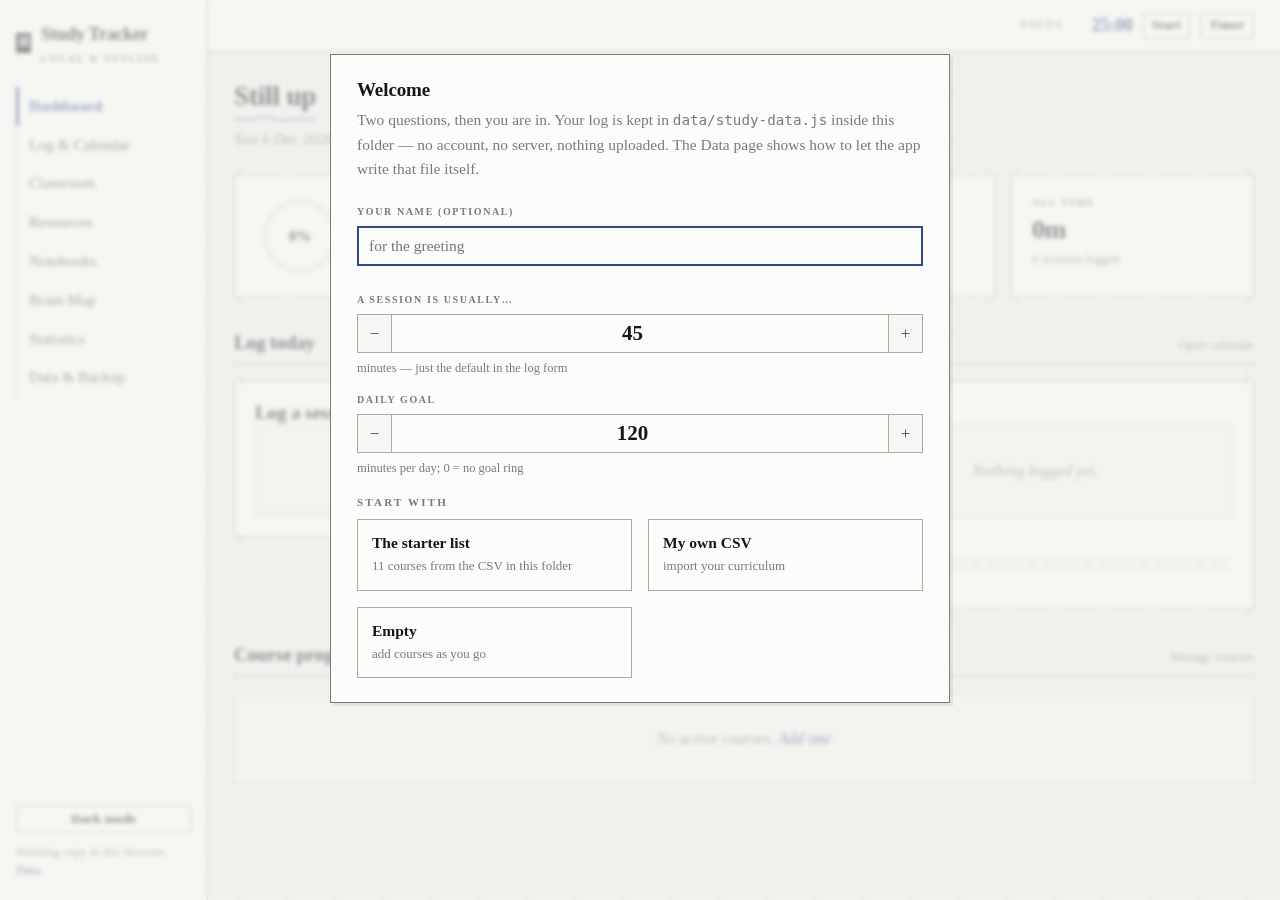
==== index.html @ 3e2d420e "new study tracker" ====
<!doctype html>
<html lang="en" data-theme="light">
<head>
<meta charset="utf-8">
<meta name="viewport" content="width=device-width, initial-scale=1, viewport-fit=cover">
<title>Study Tracker</title>
<meta name="description" content="Local-first study tracker: log sessions, track courses, resources and notebooks, and build a map of the topics you have studied.">
<link rel="icon" href="data:image/svg+xml,%3Csvg xmlns='http://www.w3.org/2000/svg' viewBox='0 0 32 32'%3E%3Crect width='32' height='32' fill='%23F1F2EE'/%3E%3Crect x='9' y='5' width='14' height='22' rx='2' fill='%2314171A'/%3E%3Cg fill='%23F1F2EE'%3E%3Crect x='12' y='9' width='8' height='1.6'/%3E%3Crect x='12' y='13' width='8' height='1.6'/%3E%3Crect x='12' y='17' width='8' height='1.6'/%3E%3C/g%3E%3C/svg%3E">
<style>
/* built from src/app.css */
/* ===== Study Tracker — styles =================================================
   A drawing board, not a dashboard: graph-paper ground, drafted frames with
   corner ticks, dimension rules under every section head, hatched fills instead
   of flat colour, and hand-drawn wobble on the charts and the map.

   Typography stays the ekitabein book serif. Light theme = whiteprint on paper;
   dark theme = classic cyanotype blueprint. Old token names (--panel, --acc,
   --txt…) are kept as aliases so inline styles in the JS keep working.
   ========================================================================== */

:root {
  --paper: #F1F2EE;
  --surface: #FCFCFA;
  --surface-2: #E7E9E3;
  --raise: #F6F7F4;
  --ink: #14171A;
  --ink-2: #454A47;
  --ink-3: #767C77;
  --rule: #C9CDC4;
  --rule-2: #A8ADA4;
  --accent: #2F4A85;
  --accent-h: #24396A;
  --accent-soft: #E2E8F3;
  --on-accent: #FFFFFF;
  --sale: #A2402C;
  --sale-soft: #F5E3DE;
  --ok: #1F6B4A;
  --ok-soft: #DCEBE3;
  --warn: #7A6015;
  --warn-soft: #F0EAD2;
  --grid: rgba(47, 74, 133, .035);
  --grid-major: rgba(47, 74, 133, .07);
  --shadow-1: none;
  --shadow-2: 3px 3px 0 rgba(20, 23, 26, .07);
  --serif: "Iowan Old Style", "Palatino Linotype", Palatino, "Book Antiqua", "Hoefler Text", Georgia, "Times New Roman", serif;
  --r: 0px;
  --r-s: 0px;
  --squiggle: url("data:image/svg+xml,%3Csvg xmlns='http://www.w3.org/2000/svg' width='60' height='6'%3E%3Cpath d='M0 4.2 c 7 -2.4 13 2 20 -.4 s 13 -2.6 20 .2 s 13 1.6 20 -.6' fill='none' stroke='%232F4A85' stroke-width='1.1'/%3E%3C/svg%3E");
  color-scheme: light;

  /* aliases used by inline styles */
  --bg: var(--paper);
  --bg2: var(--surface);
  --panel: var(--surface);
  --panel-2: var(--surface-2);
  --line: var(--rule);
  --line-soft: var(--rule);
  --txt: var(--ink);
  --txt-dim: var(--ink-2);
  --txt-faint: var(--ink-3);
  --acc: var(--accent);
  --acc2: var(--accent-h);
  --bad: var(--sale);
  --shadow: var(--shadow-1);
}

:root[data-theme="dark"] {
  --paper: #070F22;
  --surface: #0B1730;
  --surface-2: #142442;
  --raise: #0F1D3A;
  --ink: #E6EEFF;
  --ink-2: #AEC0E0;
  --ink-3: #7C90B4;
  --rule: #1F3159;
  --rule-2: #2F4778;
  --accent: #9CC0FF;
  --accent-h: #C0D6FF;
  --accent-soft: #16264A;
  --on-accent: #060D1C;
  --sale: #FF9E8A;
  --sale-soft: #3A1F1C;
  --ok: #7FD3AC;
  --ok-soft: #143126;
  --warn: #E8C979;
  --warn-soft: #33301A;
  --grid: rgba(190, 214, 255, .055);
  --grid-major: rgba(190, 214, 255, .095);
  --shadow-1: none;
  --shadow-2: 3px 3px 0 rgba(0, 0, 0, .28);
  --squiggle: url("data:image/svg+xml,%3Csvg xmlns='http://www.w3.org/2000/svg' width='60' height='6'%3E%3Cpath d='M0 4.2 c 7 -2.4 13 2 20 -.4 s 13 -2.6 20 .2 s 13 1.6 20 -.6' fill='none' stroke='%239CC0FF' stroke-width='1.1'/%3E%3C/svg%3E");
  color-scheme: dark;
}

/* ---------- graph paper ---------- */
* { box-sizing: border-box; }
html, body { height: 100%; }
body {
  margin: 0;
  color: var(--ink);
  font-family: var(--serif);
  font-size: 16px;
  line-height: 1.6;
  -webkit-font-smoothing: antialiased;
  text-rendering: optimizeLegibility;
  background-color: var(--paper);
  background-image:
    linear-gradient(var(--grid) 1px, transparent 1px),
    linear-gradient(90deg, var(--grid) 1px, transparent 1px),
    linear-gradient(var(--grid-major) 1px, transparent 1px),
    linear-gradient(90deg, var(--grid-major) 1px, transparent 1px);
  background-size: 8px 8px, 8px 8px, 48px 48px, 48px 48px;
  background-position: -1px -1px;
}

h1, h2, h3, h4 { font-family: var(--serif); font-weight: 600; margin: 0; line-height: 1.2; letter-spacing: -.005em; }
h1 {
  font-size: 27px;
  padding-bottom: 9px;
  background-image: var(--squiggle);
  background-repeat: repeat-x;
  background-position: left bottom;
  display: inline-block;
}
h2 { font-size: 19px; }
h3 { font-size: 11px; letter-spacing: .2em; text-transform: uppercase; color: var(--ink-3); font-weight: 600; margin: 0 0 10px; }
p { margin: 0; }
p.sub { color: var(--ink-3); margin: 6px 0 22px; font-size: 15.5px; }
a { color: var(--accent); text-decoration: none; }
a:hover { text-decoration: underline; text-underline-offset: 3px; }
b, strong { font-weight: 600; }
button, input, select, textarea { font-family: var(--serif); font-size: 15.5px; color: var(--ink); }
:focus-visible { outline: 2px solid var(--accent); outline-offset: 2px; }
code { font-family: ui-monospace, "SF Mono", Menlo, monospace; font-size: .92em; }
.hidden { display: none !important; }
.tnum, .num, td.num, .kpi .v { font-variant-numeric: tabular-nums; }
#topstats .only-narrow { display: none; }   /* shown again in the narrow block */

/* ---------- shell ---------- */
#app { display: flex; min-height: 100vh; }

#sidebar {
  width: 208px; flex: 0 0 208px;
  border-right: 1px solid var(--rule-2);
  background: var(--surface);
  padding: 20px 16px;
  display: flex; flex-direction: column; gap: 20px;
  position: sticky; top: 0; height: 100vh;
}
.brand { display: flex; align-items: center; gap: 10px; font-size: 18px; font-weight: 600; letter-spacing: -.015em; white-space: nowrap; }
.brand .mk { width: 15px; height: 20px; flex: none; background: var(--ink); position: relative; }
.brand .mk::after {
  content: ""; position: absolute; left: 2.5px; top: 4px; right: 2.5px; height: 1.5px;
  background: var(--surface); box-shadow: 0 3.5px 0 var(--surface), 0 7px 0 var(--surface);
}
.brand small {
  display: block; font-size: 10px; letter-spacing: .18em; text-transform: uppercase;
  color: var(--ink-3); font-weight: 600; margin-top: 2px;
}
#nav { display: flex; flex-direction: column; }
#nav a {
  display: block; padding: 7px 0 7px 12px;
  color: var(--ink-2); font-size: 15.5px;
  border-left: 1px solid var(--rule);
}
#nav a:hover { color: var(--ink); text-decoration: none; background: var(--raise); }
#nav a.on { color: var(--accent); border-left: 3px solid var(--accent); font-weight: 600; padding-left: 10px; }
.side-foot { margin-top: auto; display: flex; flex-direction: column; gap: 10px; color: var(--ink-3); font-size: 12.5px; line-height: 1.5; }

#main { flex: 1 1 auto; min-width: 0; display: flex; flex-direction: column; }
#topbar {
  display: flex; align-items: center; gap: 12px;
  padding: 10px 26px; min-height: 52px;
  background: var(--surface); border-bottom: 1px solid var(--rule-2);
  position: sticky; top: 0; z-index: 30;
}
#topstats { display: flex; gap: 8px; flex-wrap: wrap; align-items: center; }
#view { padding: 28px 26px 64px; max-width: 1160px; width: 100%; }

/* ---------- drafted frames ---------- */
.card {
  position: relative;
  background: var(--surface);
  border: 1px solid var(--rule-2);
  border-radius: 0;
  padding: 20px;
}
/* corner ticks, the way a drawing is registered on the sheet */
.card::before, .card::after {
  content: ""; position: absolute; left: -1px; right: -1px; height: 8px; pointer-events: none;
  background-image:
    linear-gradient(var(--rule-2), var(--rule-2)),
    linear-gradient(var(--rule-2), var(--rule-2));
  background-repeat: no-repeat;
  background-size: 1px 8px, 1px 8px;
}
.card::before { top: -8px; background-position: 7px 0, calc(100% - 7px) 0; }
.card::after { bottom: -8px; background-position: 7px 0, calc(100% - 7px) 0; }

.grid { display: grid; gap: 16px; }
.g2 { grid-template-columns: repeat(auto-fit, minmax(300px, 1fr)); }
.g3 { grid-template-columns: repeat(auto-fit, minmax(232px, 1fr)); }
.g4 { grid-template-columns: repeat(auto-fit, minmax(168px, 1fr)); }
.split { display: grid; gap: 16px; align-items: start; }
.split.log { grid-template-columns: minmax(0, 1.3fr) minmax(255px, 1fr); }
.split.charts { grid-template-columns: minmax(250px, .8fr) minmax(280px, 1.2fr); }
.split.cal { grid-template-columns: minmax(0, 1.6fr) minmax(255px, 1fr); }
.row { display: flex; gap: 12px; align-items: center; flex-wrap: wrap; }
.row.tight { gap: 8px; }
.spacer { flex: 1 1 auto; }

/* section head = a dimension line with end ticks */
.sechead {
  position: relative;
  display: flex; align-items: baseline; gap: 12px; flex-wrap: wrap;
  margin: 34px 0 16px; padding-bottom: 9px;
  border-bottom: 1px solid var(--rule-2);
}
.sechead::before, .sechead::after {
  content: ""; position: absolute; bottom: -4px; width: 1px; height: 9px; background: var(--rule-2);
}
.sechead::before { left: 0; }
.sechead::after { right: 0; }
.sechead h2 { margin: 0; }
.mini { font-size: 13px; color: var(--ink-3); line-height: 1.5; }
.hint { font-size: 12.5px; color: var(--ink-3); margin-top: 6px; line-height: 1.5; }

.cardhead { display: flex; align-items: center; gap: 8px; flex-wrap: nowrap; min-width: 0; }
.cardhead .ttl { flex: 1 1 auto; min-width: 0; overflow: hidden; text-overflow: ellipsis; white-space: nowrap; }

.btn {
  display: inline-flex; align-items: center; justify-content: center; gap: 8px;
  background: var(--surface); border: 1px solid var(--rule-2); border-radius: 0;
  padding: 8px 15px; font-size: 15px; font-weight: 600; cursor: pointer;
  white-space: nowrap; transition: box-shadow .12s, border-color .12s, background .12s;
}
.btn:hover { border-color: var(--ink); box-shadow: 2px 2px 0 var(--rule); }
.btn.primary { background: var(--accent); border-color: var(--accent); color: var(--on-accent); }
.btn.primary:hover { background: var(--accent-h); border-color: var(--ink); }
.btn.ghost { background: none; border-color: transparent; color: var(--accent); padding: 6px 9px; box-shadow: none; }
.btn.ghost:hover { border-color: var(--rule-2); box-shadow: none; }
.btn.sm { padding: 5px 10px; font-size: 13.5px; }
.btn.icon { padding: 4px 8px; font-size: 12.5px; letter-spacing: .04em; }
.btn.danger { color: var(--sale); }
.btn.danger:hover { border-color: var(--sale); }
.btn:disabled { opacity: .45; cursor: not-allowed; box-shadow: none; }

/* value pill: a boxed reading, like a callout on a drawing */
.pill {
  display: inline-flex; align-items: center; gap: 6px;
  background: var(--surface); border: 1px solid var(--rule);
  padding: 3px 8px; font-size: 13px; color: var(--ink-2);
  white-space: nowrap; font-variant-numeric: tabular-nums;
}
.pill b { color: var(--ink); font-weight: 600; }
.pill.ok { border-color: var(--ok); color: var(--ok); background: var(--ok-soft); }
.pill.ok b { color: var(--ok); }
.pill.warn { border-color: var(--warn); color: var(--warn); background: var(--warn-soft); }
.pill.warn b { color: var(--warn); }
.pill.bad { border-color: var(--sale); color: var(--sale); background: var(--sale-soft); }
.pill.bad b { color: var(--sale); }

/* tag: outlined small-caps annotation */
.tag {
  display: inline-flex; align-items: center; gap: 5px;
  font-size: 10px; letter-spacing: .13em; text-transform: uppercase; font-weight: 600;
  padding: 3px 7px; border: 1px solid var(--rule); color: var(--ink-2);
  background: transparent; white-space: nowrap;
}

label.f {
  display: block; font-size: 10px; letter-spacing: .16em; text-transform: uppercase;
  color: var(--ink-3); font-weight: 600; margin: 0 0 6px;
}
label.f .plain { letter-spacing: 0; text-transform: none; font-weight: 400; font-size: 12.5px; }
input[type=text], input[type=url], input[type=date], input[type=number], input[type=time], select, textarea {
  width: 100%; background: var(--surface); color: var(--ink);
  border: 1px solid var(--rule-2); border-radius: 0;
  padding: 8px 11px; line-height: 1.4; font-size: 15.5px;
}
textarea { resize: vertical; min-height: 70px; }
input:focus, select:focus, textarea:focus { outline: 1px solid var(--accent); outline-offset: -2px; border-color: var(--accent); }
input[type=number] { font-variant-numeric: tabular-nums; }
input[type=file] { font-size: 14px; border: 1px dashed var(--rule-2); padding: 7px; }
.field { margin-bottom: 14px; }
/* filter controls: fixed width on a desk, full width on a phone */
.filter { max-width: 220px; }
.filter.narrow { max-width: 120px; }

/* number stepper */
.stepper { display: flex; align-items: stretch; gap: 0; }
.stepper input { text-align: center; font-size: 21px; font-weight: 600; padding: 4px; min-width: 70px; border-left: 0; border-right: 0; }
.stepper button {
  width: 38px; border: 1px solid var(--rule-2); background: var(--raise);
  cursor: pointer; font-size: 17px; line-height: 1; color: var(--ink-2);
}
.stepper button:hover { border-color: var(--ink); color: var(--ink); }

.chips { display: flex; gap: 6px; flex-wrap: wrap; }
.chip {
  font-size: 13px; color: var(--ink-2); background: var(--surface);
  border: 1px solid var(--rule); border-radius: 0; padding: 3px 9px; cursor: pointer;
}
.chip:hover { color: var(--ink); border-color: var(--ink-3); }
.chip.on {
  color: var(--accent); border-color: var(--accent); font-weight: 600;
  background-image: repeating-linear-gradient(45deg, var(--accent-soft) 0 3px, transparent 3px 6px);
}
.chip .x { color: var(--ink-3); margin-left: 4px; }

table { width: 100%; border-collapse: collapse; font-size: 15px; }
th, td { text-align: left; padding: 9px 12px; border-bottom: 1px solid var(--rule); }
th {
  font-size: 10px; letter-spacing: .14em; text-transform: uppercase;
  color: var(--ink-3); font-weight: 600; background: var(--raise);
  border-bottom: 1px solid var(--rule-2);
}
td.num, th.num { text-align: right; }
tr:last-child td { border-bottom: none; }
.scroll-x { overflow-x: auto; }

/* progress = a hatched bar in a drawn channel */
.bar { height: 8px; background: var(--surface); border: 1px solid var(--rule); overflow: hidden; }
.bar > i {
  display: block; height: 100%;
  background-color: var(--accent-soft);
  background-image: repeating-linear-gradient(45deg, var(--accent) 0 1.5px, transparent 1.5px 5px);
  border-right: 1px solid var(--accent);
}

.kpi { display: flex; flex-direction: column; gap: 4px; }
.kpi .k { font-size: 10px; letter-spacing: .18em; text-transform: uppercase; color: var(--ink-3); font-weight: 600; white-space: nowrap; }
.kpi .v { font-size: 26px; font-weight: 600; letter-spacing: -.015em; line-height: 1.15; white-space: nowrap; }
.kpi .n { font-size: 12.5px; color: var(--ink-3); }

.empty {
  color: var(--ink-3); text-align: center; padding: 32px 18px;
  border: 1px dashed var(--rule-2); background: var(--raise);
  font-style: italic;
}
.empty .btn { font-style: normal; }

/* ---------- charts ---------- */
.chart { width: 100%; height: auto; display: block; font-family: inherit; }
.legend { display: flex; flex-direction: column; gap: 5px; margin-top: 8px; }
.legend .lrow { display: flex; align-items: center; gap: 8px; font-size: 13px; }
.legend .sw { width: 10px; height: 10px; flex: none; border: 1px solid rgba(0, 0, 0, .3); }
.legend .lname { flex: 1 1 auto; min-width: 0; overflow: hidden; text-overflow: ellipsis; white-space: nowrap; color: var(--ink-2); }
.legend .lval { font-variant-numeric: tabular-nums; color: var(--ink); font-weight: 600; }
.legend .lpct { font-variant-numeric: tabular-nums; color: var(--ink-3); min-width: 36px; text-align: right; }

/* ---------- course cards ---------- */
.course-card { display: flex; flex-direction: column; gap: 11px; }
.course-card .dot { width: 9px; height: 9px; flex: 0 0 auto; border: 1px solid rgba(0, 0, 0, .25); }
.course-card .ttl { font-weight: 600; font-size: 17.5px; }
.course-card.done { background: var(--raise); }
.course-card.dropped { opacity: .6; }
.linkline { display: flex; flex-wrap: wrap; gap: 12px; padding-top: 2px; }
.linkline a { font-size: 13.5px; color: var(--accent); text-decoration: underline; text-underline-offset: 3px; text-decoration-thickness: .5px; }

/* ---------- calendar ---------- */
.cal { display: grid; grid-template-columns: repeat(7, 1fr); gap: 0; border: 1px solid var(--rule-2); }
.cal .dow {
  font-size: 9.5px; letter-spacing: .14em; text-transform: uppercase;
  color: var(--ink-3); text-align: center; font-weight: 600; padding: 5px 0;
  border-bottom: 1px solid var(--rule-2); background: var(--raise);
}
.cal .day {
  aspect-ratio: 1 / 1; min-height: 54px; padding: 5px 6px;
  border-right: 1px solid var(--rule); border-bottom: 1px solid var(--rule);
  background-color: var(--surface); cursor: pointer;
  display: flex; flex-direction: column; justify-content: space-between;
}
.cal .day:hover { outline: 1px solid var(--ink-3); outline-offset: -1px; }
.cal .day.pad { background-color: var(--raise); cursor: default; }
.cal .day.today { outline: 2px solid var(--accent); outline-offset: -2px; }
.cal .day.sel { outline: 2px solid var(--ink); outline-offset: -2px; }
.cal .day .d { font-size: 11.5px; color: var(--ink-3); font-variant-numeric: tabular-nums; }
.cal .day .m { font-size: 12px; font-weight: 600; color: var(--ink); font-variant-numeric: tabular-nums; }
/* studied days are hatched, denser the longer you sat there */
.cal .day[data-l="1"] { background-image: repeating-linear-gradient(45deg, var(--accent-soft) 0 2px, transparent 2px 9px); }
.cal .day[data-l="2"] { background-image: repeating-linear-gradient(45deg, var(--accent-soft) 0 3px, transparent 3px 7px); }
.cal .day[data-l="3"] { background-image: repeating-linear-gradient(45deg, color-mix(in srgb, var(--accent) 38%, var(--surface)) 0 3px, transparent 3px 6px); }
.cal .day[data-l="4"] { background-image: repeating-linear-gradient(45deg, color-mix(in srgb, var(--accent) 55%, var(--surface)) 0 4px, transparent 4px 6px); }

.heat { display: flex; gap: 2px; overflow-x: auto; padding-bottom: 6px; }
.heat .wk { display: flex; flex-direction: column; gap: 2px; }
.heat .c { width: 11px; height: 11px; background: var(--surface); border: 1px solid var(--rule); }
.heat .c[data-l="1"] { background: color-mix(in srgb, var(--accent) 22%, var(--surface)); }
.heat .c[data-l="2"] { background: color-mix(in srgb, var(--accent) 45%, var(--surface)); }
.heat .c[data-l="3"] { background: color-mix(in srgb, var(--accent) 70%, var(--surface)); }
.heat .c[data-l="4"] { background: var(--accent); border-color: var(--accent); }

.sess-row { display: flex; align-items: flex-start; gap: 10px; padding: 9px 0; border-bottom: 1px dashed var(--rule); }
.sess-row:last-child { border-bottom: none; }
.sess-row .dot { width: 9px; height: 9px; flex: none; margin-top: 6px; border: 1px solid rgba(0, 0, 0, .25); }

/* ---------- brain map ---------- */
#map-wrap { position: relative; border: 1px solid var(--rule-2); overflow: hidden; background: var(--surface); }
#map { display: block; width: 100%; height: 640px; cursor: grab; touch-action: none; }
#map.drag { cursor: grabbing; }
#map-tip {
  position: absolute; pointer-events: none; z-index: 5; max-width: 260px;
  background: var(--surface); border: 1px solid var(--ink-3);
  padding: 8px 10px; font-size: 13px; box-shadow: var(--shadow-2);
}
#map-ctl { position: absolute; right: 10px; top: 10px; z-index: 4; display: flex; gap: 6px; flex-wrap: wrap; justify-content: flex-end; }
#map-ctl .btn { background: var(--surface); }

/* ---------- pomodoro ---------- */
#pomo-mini { display: flex; align-items: center; gap: 10px; margin-left: auto; }
#pomo-mini .lbl { font-size: 10px; letter-spacing: .16em; text-transform: uppercase; color: var(--ink-3); font-weight: 600; }
#pomo-mini .t { font-size: 18px; font-weight: 600; font-variant-numeric: tabular-nums; min-width: 60px; text-align: right; letter-spacing: -.01em; }
#pomo-mini.focus .t { color: var(--accent); }
#pomo-mini.break .t { color: var(--ok); }

#pomo-panel {
  position: fixed; right: 22px; bottom: 22px; z-index: 60; width: 300px;
  background: var(--surface); border: 1px solid var(--ink-3);
  padding: 18px; box-shadow: var(--shadow-2);
  max-height: 76vh; overflow: auto;
}
#pomo-panel .head { font-size: 10px; letter-spacing: .2em; text-transform: uppercase; color: var(--ink-3); font-weight: 600; }
#pomo-panel .clock { font-size: 42px; font-weight: 600; text-align: center; letter-spacing: -.02em; font-variant-numeric: tabular-nums; line-height: 1.1; }
#pomo-panel .phase { text-align: center; font-size: 10px; letter-spacing: .2em; text-transform: uppercase; color: var(--ink-3); font-weight: 600; }
#pomo-panel details summary { font-size: 13px; color: var(--ink-3); cursor: pointer; }
#pomo-panel label.chk { display: block; font-size: 13.5px; color: var(--ink-2); margin-bottom: 5px; }
.ring { display: block; margin: 0 auto; }

/* ---------- modal / toast ---------- */
#modal-root { position: fixed; inset: 0; z-index: 100; display: none; }
#modal-root.on { display: block; }
.scrim { position: absolute; inset: 0; background: color-mix(in srgb, var(--paper) 58%, transparent); backdrop-filter: blur(2px); }
.modal {
  position: relative; margin: 6vh auto; width: min(620px, 94vw);
  max-height: 88vh; overflow: auto;
  background: var(--surface); border: 1px solid var(--ink-3);
  padding: 24px 26px; box-shadow: var(--shadow-2);
}
.modal.wide { width: min(880px, 96vw); }
.modal h2 { margin-bottom: 6px; }
.modal .modal-foot { display: flex; gap: 10px; justify-content: flex-end; flex-wrap: wrap; margin-top: 22px; padding-top: 16px; border-top: 1px solid var(--rule); }
.pick { flex-direction: column; align-items: flex-start; gap: 4px; padding: 14px; text-align: left; }
.pick b { font-size: 15.5px; }
.pick .mini { font-weight: 400; white-space: normal; }

#toasts { position: fixed; left: 50%; transform: translateX(-50%); bottom: 26px; z-index: 200; display: flex; flex-direction: column; gap: 8px; align-items: center; width: min(560px, 92vw); }
.toast {
  background: var(--ink); color: var(--paper);
  padding: 10px 15px; font-size: 14.5px; width: 100%;
  display: flex; align-items: center; gap: 12px; justify-content: space-between;
  animation: rise .16s ease-out;
}
.toast .btn { background: none; border-color: rgba(255, 255, 255, .45); color: var(--paper); }
.toast .btn:hover { border-color: var(--paper); box-shadow: none; }
@keyframes rise { from { opacity: 0; transform: translateY(6px); } }

/* ---------- narrow screens ---------- */
@media (max-width: 900px) {
  #app { flex-direction: column; }
  #sidebar {
    position: sticky; top: 0; z-index: 40;
    height: auto; width: 100%; flex: none;
    flex-direction: row; align-items: center; gap: 14px; padding: 9px 12px;
    border-right: 0; border-bottom: 1px solid var(--rule-2);
  }
  .brand { font-size: 16px; }
  .brand small, .side-foot { display: none; }
  #nav { flex-direction: row; gap: 2px; overflow-x: auto; scrollbar-width: none; }
  #nav::-webkit-scrollbar { display: none; }
  #nav a {
    padding: 6px 10px; border-left: 0; border-bottom: 2px solid transparent;
    white-space: nowrap; font-size: 14.5px;
  }
  #nav a.on { border-left: 0; border-bottom-color: var(--accent); padding-left: 10px; }
  #topbar { padding: 8px 14px; min-height: 46px; }
  #view { padding: 18px 14px 80px; }
  #topstats .only-narrow { display: inline-flex; }

  h1 { font-size: 22px; }
  h2 { font-size: 17px; }
  p.sub { font-size: 14.5px; margin-bottom: 16px; }
  .card { padding: 15px; }
  .card::before, .card::after { display: none; }
  .grid { gap: 12px; }
  .g2, .g3 { grid-template-columns: minmax(0, 1fr); }
  .split.log, .split.charts, .split.cal { grid-template-columns: minmax(0, 1fr); }
  .g4 { grid-template-columns: repeat(2, minmax(0, 1fr)); }
  .sechead { margin: 26px 0 12px; }
  .kpi .v { font-size: 22px; }
  table { font-size: 13.5px; }
  th, td { padding: 7px 9px; }
  .cal .day { min-height: 46px; padding: 3px 4px; aspect-ratio: auto; }
  .cal .day .d { font-size: 10.5px; }
  .cal .day .m { font-size: 10px; }
  .cal .day .row { display: none; }
  .filter, .filter.narrow { max-width: none; width: 100%; }
  #map { height: 460px; }
  /* on a phone the controls sit under the drawing instead of on top of it */
  #map-ctl {
    position: static; justify-content: flex-start; gap: 5px;
    padding: 8px; border-top: 1px solid var(--rule); background: var(--raise);
  }
  #map-ctl .btn { font-size: 11.5px; padding: 4px 7px; }
  #pomo-panel { right: 10px; left: 10px; width: auto; bottom: 10px; }
  .modal { margin: 3vh auto; padding: 18px 16px; width: 96vw; }
  .stepper input { font-size: 19px; min-width: 56px; }
  .stepper button { width: 44px; }
  #toasts { bottom: 14px; }
}

@media (max-width: 620px) {
  .brand > div { display: none; }           /* the mark alone is enough on a phone */
  #topstats .pill, #pomo-mini .lbl { display: none; }   /* one clean line: log + timer */
  #topbar { gap: 8px; padding: 7px 11px; }
  .g4 { grid-template-columns: repeat(2, minmax(0, 1fr)); }
  .g4 > .span2 { grid-column: 1 / -1; }
  .kpi .k { font-size: 9.5px; letter-spacing: .14em; }
  .kpi .v { font-size: 20px; }
  .kpi .n { font-size: 11.5px; }
  .card { padding: 13px; }
  .linkline { gap: 10px; }
  .legend .lrow { font-size: 12.5px; }
  #map { height: 420px; }
  #view { padding: 16px 11px 80px; }
  .sess-row { font-size: 14px; }
  .modal { padding: 16px 13px; }
  .chips { gap: 5px; }
  .chip { font-size: 12.5px; padding: 4px 8px; }
  .btn { padding: 8px 13px; }
  .btn.sm { padding: 6px 10px; }
}

@media print {
  body { background: #fff; }
  #sidebar, #topbar, #pomo-panel, #pomo-mini, #map-ctl { display: none !important; }
  .card { break-inside: avoid; }
}

</style>
</head>
<body>
<div id="app">
  <aside id="sidebar">
    <div class="brand">
      <span class="mk" aria-hidden="true"></span>
      <div>Study Tracker<small id="whoami">local &amp; offline</small></div>
    </div>
    <nav id="nav">
      <a href="#/dashboard">Dashboard</a>
      <a href="#/calendar">Log &amp; Calendar</a>
      <a href="#/classroom">Classroom</a>
      <a href="#/resources">Resources</a>
      <a href="#/notebooks">Notebooks</a>
      <a href="#/map">Brain Map</a>
      <a href="#/stats">Statistics</a>
      <a href="#/data">Data &amp; Backup</a>
    </nav>
    <div class="side-foot">
      <button class="btn sm" id="theme-btn">Dark mode</button>
      <div id="store-foot">Saved locally. Back up from <a href="#/data">Data</a>.</div>
    </div>
  </aside>

  <div id="main">
    <header id="topbar">
      <div id="topstats"></div>
      <div id="pomo-mini"></div>
    </header>
    <main id="view"></main>
  </div>
</div>

<div id="pomo-panel" class="hidden"></div>
<div id="modal-root"><div class="scrim"></div><div class="modal" id="modal-box"></div></div>
<div id="toasts"></div>

<!-- Your data, committed with the repo. A <script> tag (not fetch) so it also
     loads when index.html is opened straight from disk. Missing file = fresh start. -->
<script src="data/study-data.js"></script>
<script>
/* ===== 00-core.js ===== */
/* =============================================================================
   00-core — state, storage, small helpers, derived stats.

   The whole app is ONE localStorage record (key STORE_KEY). Nothing leaves the
   machine: no network calls, no accounts, no cookies. Back up via Data page.
   ========================================================================== */

var STORE_KEY = 'study-tracker-v1';
var SCHEMA = 2;

/* ---- course colours: printerly, muted, legible on paper and on ink ---- */
var PALETTE = [
  '#2F4A85', '#A2402C', '#1F6B4A', '#7A6015', '#5B4A85', '#276E77',
  '#8A4A5A', '#4A6B2A', '#8A5A2B', '#3E6BA8', '#6B4A2A', '#2A5B5B',
  '#7A3F6B', '#556B2F', '#A05A3C', '#3F5C6B'
];

/* ---- note-taking apps we know how to link to ---- */
var NOTE_APPS = {
  obsidian:   { label: 'Obsidian',    hint: 'Right-click a note, then Copy Obsidian URL (obsidian://open?vault=…)' },
  notion:     { label: 'Notion',      hint: 'Page menu, then Copy link (https://notion.so/… or notion://…)' },
  onenote:    { label: 'OneNote',     hint: 'Right-click the page, then Copy Link to Page (onenote:… or 1drv.ms/…)' },
  evernote:   { label: 'Evernote',    hint: 'Note menu, then Copy internal link (evernote:///view/…)' },
  applenotes: { label: 'Apple Notes', hint: 'Note, then Share, then Copy Link — or drag the note into a text field' },
  logseq:     { label: 'Logseq',      hint: 'Page menu, then Copy page URL (logseq://graph/…)' },
  goodnotes:  { label: 'GoodNotes',   hint: 'Share, then Copy Link' },
  keep:       { label: 'Google Keep', hint: 'Note menu, then Copy link' },
  local:      { label: 'Local file',  hint: 'Paste a path like /Users/you/Notes or file:///Users/you/Notes' },
  other:      { label: 'Other',       hint: 'Any URL or file path works' }
};

var RES_TYPES = {
  book:  { label: 'Book' },
  pdf:   { label: 'PDF' },
  video: { label: 'Video' },
  course:{ label: 'Course' },
  sheet: { label: 'Sheet' },
  folder:{ label: 'Folder' },
  site:  { label: 'Website' },
  paper: { label: 'Paper' },
  other: { label: 'Other' }
};

/* ---- topic suggestions, offered when a course is created ---- */
var TOPIC_HINTS = {
  math: ['Algebra', 'Calculus', 'Linear Algebra', 'Probability', 'Trigonometry', 'Series'],
  stat: ['Descriptive Stats', 'Probability', 'Distributions', 'Hypothesis Testing', 'Regression', 'ANOVA'],
  ct: ['Logic', 'Arguments', 'Fallacies', 'Reasoning', 'Problem Solving'],
  cfa: ['Ethics', 'Quantitative Methods', 'Economics', 'FSA', 'Corporate Finance', 'Equity', 'Fixed Income', 'Derivatives', 'Portfolio Mgmt'],
  python: ['Syntax', 'NumPy', 'Pandas', 'Visualisation', 'Sklearn', 'Projects'],
  quant: ['Time Value', 'Portfolio Theory', 'Options', 'Stochastic Calculus', 'Risk', 'Backtesting'],
  dbms: ['ER Model', 'Relational Algebra', 'SQL', 'Normalisation', 'Transactions', 'Indexing'],
  disc: ['Sets', 'Logic', 'Combinatorics', 'Graph Theory', 'Recurrence', 'Number Theory'],
  web: ['HTML', 'CSS', 'JavaScript', 'DOM', 'HTTP', 'Backend', 'Databases', 'Deployment'],
  spanish: ['Vocabulary', 'Grammar', 'Listening', 'Speaking', 'Reading'],
  nism: ['Markets', 'Valuation', 'Financial Statements', 'Ratios', 'Report Writing', 'Regulations'],
  default: ['Basics', 'Theory', 'Practice', 'Problems', 'Revision', 'Exam Prep']
};

function topicHints(name) {
  var n = (name || '').toLowerCase();
  var keys = Object.keys(TOPIC_HINTS);
  for (var i = 0; i < keys.length; i++) {
    if (keys[i] !== 'default' && n.indexOf(keys[i]) >= 0) return TOPIC_HINTS[keys[i]];
  }
  return TOPIC_HINTS.default;
}

/* ---- starter courses, read from the CSV that shipped in this folder.
        Optional: the first-run screen also lets you start empty or import
        your own CSV. ---- */
var STARTER_COURSES = [
  ['Math', 'https://www.youtube.com/playlist?list=PLZ2ps__7DhBb1AyRNidKBrk_N5eTpVQRA', 'https://txtghana-my.sharepoint.com/:f:/g/personal/abhinav_gwosevo_com/IgAAWbBzhSn2RIK17FexHfciATG-fUTPW-qczf1Eqrc55hI?e=r4wEe9', 90, 90],
  ['Stat', 'https://www.youtube.com/playlist?list=PLZ2ps__7DhBbhK4gNFIWwx9cct193V0_b', 'https://txtghana-my.sharepoint.com/:f:/g/personal/abhinav_gwosevo_com/IgAAWbBzhSn2RIK17FexHfciATG-fUTPW-qczf1Eqrc55hI?e=r4wEe9', 70, 70],
  ['CT', 'https://www.youtube.com/playlist?list=PLZ2ps__7DhBYSzaAFqpyQKqmoni-EefS7', 'https://txtghana-my.sharepoint.com/:f:/g/personal/abhinav_gwosevo_com/IgAAWbBzhSn2RIK17FexHfciATG-fUTPW-qczf1Eqrc55hI?e=r4wEe9', 134, 134],
  ['CFA', 'https://www.efinladder.in/mycourses/CFA', '', 0, 0],
  ['Python for DS', 'https://www.youtube.com/playlist?list=PLh2mXjKcTPSACrQxPM2_1Ojus5HX88ht7', 'https://txtghana-my.sharepoint.com/:f:/g/personal/abhinav_gwosevo_com/IgAAWbBzhSn2RIK17FexHfciATG-fUTPW-qczf1Eqrc55hI?e=r4wEe9', 32, 32],
  ['Quant Finance', 'https://www.youtube.com/playlist?list=PL3F00F1C2D402D45C', '', 26, 25],
  ['DBMS', 'https://www.youtube.com/playlist?list=PLZ2ps__7DhBYc4jkUk_yQAjYEVFzVzhdU', 'https://txtghana-my.sharepoint.com/:f:/g/personal/abhinav_gwosevo_com/IgAAWbBzhSn2RIK17FexHfciATG-fUTPW-qczf1Eqrc55hI?e=r4wEe9', 81, 79],
  ['Disc Math', 'https://www.youtube.com/playlist?list=PLyqSpQzTE6M_f9q2YVF0rx9oSO_UAteS0', 'https://txtghana-my.sharepoint.com/:f:/g/personal/abhinav_gwosevo_com/IgAAWbBzhSn2RIK17FexHfciATG-fUTPW-qczf1Eqrc55hI?e=r4wEe9', 61, 61],
  ['Web App Dev', 'https://www.youtube.com/playlist?list=PLZ2ps__7DhBZGVuyXs2l3KJtiHs0KMVE7', 'https://txtghana-my.sharepoint.com/:f:/g/personal/abhinav_gwosevo_com/IgAAWbBzhSn2RIK17FexHfciATG-fUTPW-qczf1Eqrc55hI?e=r4wEe9', 105, 102],
  ['Spanish', '', '', 0, 0],
  ['NISM Research Analyst', 'https://youtube.com/playlist?list=PLMdK_Oe95V-GVbCQMRnd4qowd6OgSqk7A', '', 30, 30]
];

/* =============================== state ================================== */

function blankDB() {
  return {
    v: SCHEMA,
    onboarded: false,
    profile: { name: '', sessionMinutes: 45, dailyGoalMin: 120, weekStart: 1, theme: 'light' },
    courses: [],
    sessions: [],
    resources: [],
    notebooks: [],
    pomo: null,
    pomoCfg: { focus: 25, short: 5, long: 15, cycle: 4, autoLog: true, countAsSession: true, sound: true },
    lastCourseId: null
  };
}

var DB = blankDB();

function dbLoad() {
  try {
    var raw = localStorage.getItem(STORE_KEY);
    if (!raw) return false;
    var got = JSON.parse(raw);
    DB = Object.assign(blankDB(), got);
    DB.profile = Object.assign(blankDB().profile, got.profile || {});
    DB.pomoCfg = Object.assign(blankDB().pomoCfg, got.pomoCfg || {});
    ['courses', 'sessions', 'resources', 'notebooks'].forEach(function (k) {
      if (!Array.isArray(DB[k])) DB[k] = [];
    });
    /* v1 → v2: the palette changed with the paper-and-ink restyle, so any
       course still carrying an old colour is re-inked in course order */
    if (!got.v || got.v < 2) {
      DB.courses.forEach(function (c, i) {
        if (PALETTE.indexOf(c.color) < 0) c.color = PALETTE[i % PALETTE.length];
      });
      DB.v = SCHEMA;
      dbSave(true);
    }
    return true;
  } catch (e) {
    console.warn('could not read saved data', e);
    return false;
  }
}

var saveTimer = null;
function dbSave(immediate) {
  clearTimeout(saveTimer);
  var write = function () {
    DB.savedAt = new Date().toISOString();
    try {
      localStorage.setItem(STORE_KEY, JSON.stringify(DB));
    } catch (e) {
      /* full or blocked: in folder mode the file is the real home, so this is
         only a lost cache — say so, but do not pretend nothing was saved */
      toast(STORE.mode === 'folder'
        ? 'Browser cache is full — the folder file is still being written.'
        : 'Could not save — browser storage is full or blocked.', 5000);
    }
    storeQueue();                     // writes data/study-tracker.json in folder mode
  };
  if (immediate) write(); else saveTimer = setTimeout(write, 180);
}

/* ============================== helpers ================================== */

function uid() { return Math.random().toString(36).slice(2, 9) + Date.now().toString(36).slice(-4); }
function pad2(n) { return (n < 10 ? '0' : '') + n; }
function num(v, d) { var n = parseFloat(v); return isFinite(n) ? n : (d || 0); }
function clamp(v, a, b) { return Math.max(a, Math.min(b, v)); }
function esc(s) {
  return String(s == null ? '' : s).replace(/[&<>"']/g, function (c) {
    return { '&': '&amp;', '<': '&lt;', '>': '&gt;', '"': '&quot;', "'": '&#39;' }[c];
  });
}
function $(sel, root) { return (root || document).querySelector(sel); }
/* phone-sized viewport: charts thin out and shrink rather than becoming unreadable */
function isNarrow() { return window.matchMedia && window.matchMedia('(max-width: 620px)').matches; }
function $$(sel, root) { return Array.prototype.slice.call((root || document).querySelectorAll(sel)); }

/* dates — always local, never UTC (a UTC round-trip shifts the day) */
function iso(d) { return d.getFullYear() + '-' + pad2(d.getMonth() + 1) + '-' + pad2(d.getDate()); }
function fromISO(s) { var p = String(s).split('-'); return new Date(+p[0], +p[1] - 1, +p[2]); }
function today() { return iso(new Date()); }
function shiftDays(isoStr, n) { var d = fromISO(isoStr); d.setDate(d.getDate() + n); return iso(d); }
function daysBetween(a, b) { return Math.round((fromISO(b) - fromISO(a)) / 86400000); }
function monthKey(isoStr) { return isoStr.slice(0, 7); }
var MON = ['Jan', 'Feb', 'Mar', 'Apr', 'May', 'Jun', 'Jul', 'Aug', 'Sep', 'Oct', 'Nov', 'Dec'];
var DOW = ['Sun', 'Mon', 'Tue', 'Wed', 'Thu', 'Fri', 'Sat'];
function fmtDate(isoStr) {
  if (!isoStr) return '—';
  var d = fromISO(isoStr);
  return DOW[d.getDay()] + ' ' + d.getDate() + ' ' + MON[d.getMonth()] + ' ' + d.getFullYear();
}
function fmtShort(isoStr) { var d = fromISO(isoStr); return d.getDate() + ' ' + MON[d.getMonth()]; }
/* same, but keeps the year when it is not the current one — projections and
   far-off deadlines are meaningless without it */
function fmtShortY(isoStr) {
  var d = fromISO(isoStr), y = d.getFullYear();
  return d.getDate() + ' ' + MON[d.getMonth()] + (y !== new Date().getFullYear() ? " '" + String(y).slice(2) : '');
}
function fmtMonth(mk) { var p = mk.split('-'); return MON[+p[1] - 1] + ' ' + p[0]; }
function fmtMins(m) {
  m = Math.round(m || 0);
  if (m < 60) return m + 'm';
  var h = Math.floor(m / 60), r = m % 60;
  return r ? h + 'h ' + r + 'm' : h + 'h';
}
/* tight variant for calendar cells: 45m, 1h30, 2h */
function fmtMinsTight(m) {
  m = Math.round(m || 0);
  if (m < 60) return m + 'm';
  var h = Math.floor(m / 60), r = m % 60;
  return r ? h + 'h' + pad2(r) : h + 'h';
}

function fmtClock(sec) {
  sec = Math.max(0, Math.round(sec));
  return pad2(Math.floor(sec / 60)) + ':' + pad2(sec % 60);
}

/* ============================ course model =============================== */

function newCourse(o) {
  o = o || {};
  return {
    id: uid(),
    name: o.name || 'Untitled course',
    color: o.color || PALETTE[DB.courses.length % PALETTE.length],
    link: o.link || '',
    extraLinks: o.extraLinks || [],
    categories: o.categories || [],
    totalSessions: num(o.totalSessions, 0),
    doneOffset: num(o.doneOffset, 0),   // progress that happened before tracking
    deadline: o.deadline || '',
    status: o.status || 'active',       // active | completed | dropped
    notes: o.notes || '',
    extensions: [],
    createdAt: new Date().toISOString()
  };
}

function courseById(id) {
  for (var i = 0; i < DB.courses.length; i++) if (DB.courses[i].id === id) return DB.courses[i];
  return null;
}
function courseName(id) { var c = courseById(id); return c ? c.name : 'Deleted course'; }
/* the printerly palette is mixed for paper; on the blueprint ground the same
   hue has to be lifted toward the light or it disappears into the blue */
function tone(hex) {
  if (document.documentElement.getAttribute('data-theme') !== 'dark') return hex;
  var m = /^#?([0-9a-f]{6})$/i.exec(String(hex));
  if (!m) return hex;
  var v = parseInt(m[1], 16), f = 0.46;
  var mix = function (c, t) { return Math.round(c + (t - c) * f); };
  return 'rgb(' + mix((v >> 16) & 255, 226) + ',' + mix((v >> 8) & 255, 238) + ',' + mix(v & 255, 255) + ')';
}
function courseColor(id) { var c = courseById(id); return tone(c ? c.color : '#8892b0'); }
function activeCourses() { return DB.courses.filter(function (c) { return c.status === 'active'; }); }

/* progress = pre-existing offset + everything logged since */
function progressOf(course) {
  var logged = 0, mins = 0, last = '';
  DB.sessions.forEach(function (s) {
    if (s.courseId !== course.id) return;
    logged += num(s.count, 0);
    mins += num(s.minutes, 0);
    if (s.date > last) last = s.date;
  });
  var done = course.doneOffset + logged;
  var total = course.totalSessions;
  return {
    logged: logged, minutes: mins, done: done, total: total, last: last,
    remaining: total ? Math.max(0, total - done) : 0,
    pct: total ? clamp(Math.round(done / total * 100), 0, 100) : 0
  };
}

/* days until deadline; null when there is none */
function daysLeft(course) {
  if (!course.deadline) return null;
  return daysBetween(today(), course.deadline);
}

/* sessions/day needed to hit the deadline */
function paceNeeded(course) {
  var p = progressOf(course), dl = daysLeft(course);
  if (!course.totalSessions || dl === null || p.remaining <= 0) return null;
  if (dl <= 0) return Infinity;
  return p.remaining / dl;
}

/* ============================== analytics =============================== */

function sessionsInRange(fromIso, toIso) {
  return DB.sessions.filter(function (s) { return s.date >= fromIso && s.date <= toIso; });
}
function sumCount(list) { return list.reduce(function (a, s) { return a + num(s.count, 0); }, 0); }
function sumMins(list) { return list.reduce(function (a, s) { return a + num(s.minutes, 0); }, 0); }

function byDayMap() {
  var m = {};
  DB.sessions.forEach(function (s) {
    if (!m[s.date]) m[s.date] = { count: 0, minutes: 0, n: 0 };
    m[s.date].count += num(s.count, 0);
    m[s.date].minutes += num(s.minutes, 0);
    m[s.date].n++;
  });
  return m;
}

function streaks() {
  var m = byDayMap(), days = Object.keys(m).sort();
  if (!days.length) return { current: 0, longest: 0, activeDays: 0, first: '', last: '' };
  var longest = 1, run = 1;
  for (var i = 1; i < days.length; i++) {
    run = daysBetween(days[i - 1], days[i]) === 1 ? run + 1 : 1;
    if (run > longest) longest = run;
  }
  // current streak counts back from today; a gap of one day (today not yet
  // logged) still keeps yesterday's streak alive
  var cur = 0, cursor = today();
  if (!m[cursor]) cursor = shiftDays(cursor, -1);
  while (m[cursor]) { cur++; cursor = shiftDays(cursor, -1); }
  return { current: cur, longest: longest, activeDays: days.length, first: days[0], last: days[days.length - 1] };
}

function monthlySummary() {
  var m = {};
  DB.sessions.forEach(function (s) {
    var k = monthKey(s.date);
    if (!m[k]) m[k] = { key: k, count: 0, minutes: 0, days: {}, courses: {} };
    var b = m[k];
    b.count += num(s.count, 0);
    b.minutes += num(s.minutes, 0);
    b.days[s.date] = 1;
    b.courses[s.courseId] = (b.courses[s.courseId] || 0) + num(s.minutes, 0);
  });
  return Object.keys(m).sort().reverse().map(function (k) {
    var b = m[k], top = '', best = -1;
    Object.keys(b.courses).forEach(function (cid) { if (b.courses[cid] > best) { best = b.courses[cid]; top = cid; } });
    b.activeDays = Object.keys(b.days).length;
    b.topCourse = top;
    return b;
  });
}

/* topic → sessions & co-occurrence, the raw material for the brain map */
function topicStats() {
  var nodes = {}, links = {};
  DB.sessions.forEach(function (s) {
    var ts = (s.topics || []).slice();
    ts.forEach(function (t) {
      var key = s.courseId + '::' + t;
      if (!nodes[key]) nodes[key] = { key: key, topic: t, courseId: s.courseId, count: 0, minutes: 0, last: '' };
      nodes[key].count += num(s.count, 1);
      nodes[key].minutes += num(s.minutes, 0);
      if (s.date > nodes[key].last) nodes[key].last = s.date;
    });
    for (var i = 0; i < ts.length; i++) {
      for (var j = i + 1; j < ts.length; j++) {
        var a = s.courseId + '::' + ts[i], b = s.courseId + '::' + ts[j];
        var lk = a < b ? a + '|' + b : b + '|' + a;
        links[lk] = (links[lk] || 0) + 1;
      }
    }
  });
  return { nodes: nodes, links: links };
}

/* ============================== chrome ================================== */

function toast(msg, ms, actionLabel, actionFn) {
  var wrap = $('#toasts');
  var t = document.createElement('div');
  t.className = 'toast';
  t.innerHTML = '<span>' + msg + '</span>';
  if (actionLabel) {
    var b = document.createElement('button');
    b.className = 'btn sm primary';
    b.textContent = actionLabel;
    b.onclick = function () { actionFn(); t.remove(); };
    t.appendChild(b);
  }
  wrap.appendChild(t);
  setTimeout(function () { t.remove(); }, ms || 2600);
}

/* modal: html string in, optional onMount(box); Esc / scrim closes */
function modal(html, onMount, wide) {
  var root = $('#modal-root'), box = $('#modal-box');
  box.className = 'modal' + (wide ? ' wide' : '');
  box.innerHTML = html;
  root.classList.add('on');
  if (onMount) onMount(box);
  var first = box.querySelector('input,select,textarea,button');
  if (first && first.focus) setTimeout(function () { first.focus(); }, 30);
}
function modalClose() {
  $('#modal-root').classList.remove('on');
  $('#modal-box').innerHTML = '';
}
function confirmBox(title, body, okLabel, onOk) {
  modal(
    '<h2>' + esc(title) + '</h2><p class="sub">' + body + '</p>' +
    '<div class="modal-foot"><button class="btn" data-act="modal-close">Cancel</button>' +
    '<button class="btn danger" id="cb-ok">' + esc(okLabel) + '</button></div>',
    function (box) { box.querySelector('#cb-ok').onclick = function () { modalClose(); onOk(); }; }
  );
}

/* delegated actions: any element with data-act="name" calls ACTIONS.name(el) */
var ACTIONS = {};

/* ------- inputs -------- */

/* a big +/- number field. `name` keys the -/+ buttons and the preset chips;
   the optional `role` lets a form read the field back by DOM scope instead of
   by a global id (see 10-log.js) */
function stepper(name, value, step, min, max, role) {
  return '<div class="stepper">' +
    '<button type="button" data-act="step" data-for="' + name + '" data-by="-' + (step || 1) + '">\u2212</button>' +
    '<input type="number" data-num="' + name + '"' + (role ? ' data-role="' + role + '"' : '') +
    ' value="' + value + '" step="' + (step || 1) + '"' +
    (min != null ? ' min="' + min + '"' : '') + (max != null ? ' max="' + max + '"' : '') + '>' +
    '<button type="button" data-act="step" data-for="' + name + '" data-by="' + (step || 1) + '">+</button>' +
    '</div>';
}
ACTIONS.step = function (el) {
  var f = el.getAttribute('data-for'), by = num(el.getAttribute('data-by'), 1);
  var inp = document.querySelector('[data-num="' + f + '"]');
  if (!inp) return;
  var min = inp.min === '' ? -Infinity : num(inp.min, -Infinity);
  var max = inp.max === '' ? Infinity : num(inp.max, Infinity);
  inp.value = clamp(num(inp.value, 0) + by, min, max);
  inp.dispatchEvent(new Event('input', { bubbles: true }));
};
function readNum(name, d) {
  var inp = document.querySelector('[data-num="' + name + '"]');
  return inp ? num(inp.value, d || 0) : (d || 0);
}
function courseOptions(selected, includeAll) {
  var out = includeAll ? '<option value="">All courses</option>' : '';
  DB.courses.forEach(function (c) {
    if (c.status === 'dropped' && c.id !== selected) return;
    out += '<option value="' + c.id + '"' + (c.id === selected ? ' selected' : '') + '>' +
      esc(c.name) + (c.status === 'completed' ? ' (completed)' : '') + '</option>';
  });
  return out;
}

/* ===== 03-store.js ===== */
/* =============================================================================
   03-store — the record lives in the repo, at data/study-data.js.

   Reading it needs no server: the file is a plain script that sets
   window.STUDY_DATA, and index.html loads it with a <script> tag, which works
   from file:// where fetch() of a sibling file does not. So `git clone`, open
   index.html, and last night's log is already there.

   Writing it needs the browser's permission, once. On Chrome/Edge/Arc the app
   asks you to point at data/study-data.js the first time ("Connect data file");
   after that every change is written straight into the repo, silently, no
   command and no server. The handle is remembered in IndexedDB, so it survives
   restarts — a click may be needed to re-grant write access after reopening.

   Where that API is missing (Safari, Firefox) the same button downloads the
   file and you drop it into data/ — one drag instead of a terminal.

   localStorage is still written on every change as the working copy, so nothing
   is ever lost between writes to the repo file.
   ========================================================================== */

var STORE = {
  name: 'data/study-data.js',
  can: !!(window.showSaveFilePicker),   // real in-place writing available?
  file: null,                           // FileSystemFileHandle once connected
  granted: false,                       // write permission live right now
  dirty: false,                         // changes not yet in the repo file
  savedAt: null,                        // when we last wrote it
  fromRepo: false,                      // did this session boot from the file?
  busy: false, again: false, error: null
};

var storeTimer = null;
var STASH_KEY = STORE_KEY + '-superseded';
var SEEN_KEY = STORE_KEY + '-file-seen';    // savedAt of the file version we last synced with

/* ---------- the committed file ---------- */

/* what the <script> tag left behind, if anything */
function storeRepoRecord() {
  var rec = window.STUDY_DATA;
  if (!rec || typeof rec !== 'object') return null;
  if (!(rec.courses || []).length && !(rec.sessions || []).length) return null;
  return rec;
}

function storeSummary(rec) {
  rec = rec || {};
  return {
    courses: (rec.courses || []).length,
    sessions: (rec.sessions || []).length,
    savedAt: rec.savedAt || '',
    empty: !(rec.courses || []).length && !(rec.sessions || []).length
  };
}

/* the file's own contents: data as a script, so it loads without a server */
function storeText() {
  return '/* Study Tracker — your data. Written by the app; commit it with the repo.\n' +
    '   Loaded by index.html through a <' + 'script> tag, which is why this is .js and not .json.\n' +
    '   Last write: ' + new Date().toISOString() + ' */\n' +
    'window.STUDY_DATA = ' + JSON.stringify(DB, null, 1) + ';\n';
}

/* ---------- remembering the file between visits ---------- */

function storeIDB(fn) {
  try {
    var req = indexedDB.open('study-tracker-file', 1);
    req.onupgradeneeded = function () { req.result.createObjectStore('h'); };
    req.onsuccess = function () { fn(req.result); };
    req.onerror = function () { fn(null); };
  } catch (e) { fn(null); }
}
function storeRemember(handle) {
  storeIDB(function (db) {
    if (!db) return;
    try { db.transaction('h', 'readwrite').objectStore('h').put(handle, 'file'); } catch (e) { /* ignore */ }
  });
}
function storeForget() {
  storeIDB(function (db) {
    if (!db) return;
    try { db.transaction('h', 'readwrite').objectStore('h').delete('file'); } catch (e) { /* ignore */ }
  });
}
function storeRecall(cb) {
  storeIDB(function (db) {
    if (!db) return cb(null);
    try {
      var r = db.transaction('h').objectStore('h').get('file');
      r.onsuccess = function () { cb(r.result || null); };
      r.onerror = function () { cb(null); };
    } catch (e) { cb(null); }
  });
}

/* ---------- permission ---------- */

/* ask = false only checks; asking needs a click, so it is never done silently */
function storePermission(ask, cb) {
  var h = STORE.file;
  if (!h) return cb(false);
  if (!h.queryPermission) { STORE.granted = true; return cb(true); }
  h.queryPermission({ mode: 'readwrite' }).then(function (p) {
    if (p === 'granted') { STORE.granted = true; return cb(true); }
    if (!ask) { STORE.granted = false; return cb(false); }
    h.requestPermission({ mode: 'readwrite' }).then(function (p2) {
      STORE.granted = p2 === 'granted';
      cb(STORE.granted);
    }, function () { cb(false); });
  }, function () { cb(false); });
}

/* ---------- writing ---------- */

/* called by dbSave on every change: debounced, and silent when allowed */
function storeQueue() {
  if (!STORE.file || !STORE.granted) { STORE.dirty = true; storeRefreshLine(); return; }
  clearTimeout(storeTimer);
  storeTimer = setTimeout(function () { storeWrite(); }, 500);
}

function storeWrite(cb) {
  if (!STORE.file) { STORE.dirty = true; storeRefreshLine(); if (cb) cb(false); return; }
  if (STORE.busy) { STORE.again = true; if (cb) cb(false); return; }
  STORE.busy = true;
  var text = storeText();
  storePermission(false, function (ok) {
    if (!ok) {
      STORE.busy = false;
      STORE.dirty = true;
      storeRefreshLine();
      if (cb) cb(false);
      return;
    }
    STORE.file.createWritable().then(function (w) {
      return w.write(text).then(function () { return w.close(); });
    }).then(function () {
      STORE.busy = false;
      STORE.dirty = false;
      STORE.error = null;
      STORE.savedAt = new Date().toISOString();
      storeMarkSeen(DB.savedAt || '');          // this is now the version we have seen
      storeRefreshLine();
      if (STORE.again) { STORE.again = false; storeWrite(); }
      if (cb) cb(true);
    }).catch(function (e) {
      STORE.busy = false;
      STORE.dirty = true;
      STORE.error = String((e && e.message) || e);
      storeRefreshLine();
      if (cb) cb(false);
    });
  });
}

/* ---------- connecting, at the user's click ---------- */

ACTIONS['store-connect'] = function () {
  if (!STORE.can) { ACTIONS['store-download'](); return; }
  window.showSaveFilePicker({
    suggestedName: 'study-data.js',
    types: [{ description: 'Study Tracker data', accept: { 'text/javascript': ['.js'] } }]
  }).then(function (h) {
    STORE.file = h;
    storeRemember(h);
    return new Promise(function (res) { storePermission(true, res); });
  }).then(function (ok) {
    if (!ok) { toast('Write permission was not granted'); return; }
    storeWrite(function (done) {
      toast(done ? 'Connected — every change now writes ' + esc(STORE.name) : 'Could not write the file');
      route();
    });
  }).catch(function (e) {
    if (e && e.name === 'AbortError') return;             // the user cancelled
    toast('Could not open the file picker — use Download instead', 5000);
  });
};

/* re-grant after a restart: one click, no picker */
ACTIONS['store-reconnect'] = function () {
  if (!STORE.file) { ACTIONS['store-connect'](); return; }
  storePermission(true, function (ok) {
    if (!ok) { toast('Write permission was not granted'); return; }
    storeWrite(function (done) {
      toast(done ? 'Writing to ' + esc(STORE.name) + ' again' : 'Could not write the file');
      route();
    });
  });
};

ACTIONS['store-save-now'] = function () {
  if (STORE.file) {
    storePermission(true, function (ok) {
      if (!ok) { toast('Write permission was not granted'); return; }
      storeWrite(function (done) { toast(done ? 'Saved to ' + esc(STORE.name) : 'Write failed'); route(); });
    });
    return;
  }
  ACTIONS['store-download']();
};

ACTIONS['store-download'] = function () {
  downloadFile('study-data.js', storeText(), 'text/javascript');
  storeMarkSeen(DB.savedAt || '');            // the copy you are about to drop in
  STORE.dirty = false;
  storeRefreshLine();
  toast('Downloaded study-data.js — drop it into the data folder of the repo', 7000);
  route();
};

ACTIONS['store-disconnect'] = function () {
  STORE.file = null;
  STORE.granted = false;
  storeForget();
  toast('Disconnected — changes stay in this browser until you save the file');
  route();
};

/* ---------- boot ---------- */

/* which version of the file this browser has already taken in */
function storeSeen() {
  try { return localStorage.getItem(SEEN_KEY) || ''; } catch (e) { return ''; }
}
function storeMarkSeen(stamp) {
  try { localStorage.setItem(SEEN_KEY, stamp || ''); } catch (e) { /* ignore */ }
}

/* Pick between the committed file and this browser's working copy.

   Timestamps alone cannot tell "the file changed elsewhere" from "this browser
   moved on", and a file written by a machine with a skewed clock would keep
   winning. So the deciding question is whether the file is a version this
   browser has NOT seen before (someone committed, you pulled) — only then does
   it win. Otherwise the local copy, which may hold unsaved work, is kept. */
function storeChoose(repoRec, localRec) {
  var r = storeSummary(repoRec), l = storeSummary(localRec);
  if (!repoRec && !localRec) return { rec: null, source: 'none' };
  if (!repoRec) return { rec: localRec, source: 'browser' };
  if (!localRec || l.empty) return { rec: repoRec, source: 'repo' };

  var fileIsNew = (r.savedAt || '') !== storeSeen();
  if (fileIsNew) return { rec: repoRec, source: 'repo' };
  return { rec: localRec, source: 'browser' };
}

/* after the UI is up: quietly reattach the file we were writing last time */
function storeReattach() {
  if (!STORE.can) return;
  storeRecall(function (h) {
    if (!h) return;
    STORE.file = h;
    storePermission(false, function (ok) {
      storeRefreshLine();
      if (ok && STORE.dirty) storeWrite();
    });
  });
}

/* a cheap identity for a record: which sessions and courses it actually holds.
   Counting alone is not enough — two copies can hold three different sessions. */
function storeSig(rec) {
  rec = rec || {};
  var ses = (rec.sessions || []).map(function (s) { return s.id; }).sort().join('|');
  var crs = (rec.courses || []).map(function (c) { return c.id; }).sort().join('|');
  return ses + '#' + crs;
}

/* When the file wins at startup, the browser copy it replaced is stashed rather
   than dropped: neither a skewed clock nor a stale commit may eat work. */
function storeStash(rec) {
  try { localStorage.setItem(STASH_KEY, JSON.stringify(rec)); } catch (e) { /* ignore */ }
}
function storeStashed() {
  try {
    var raw = localStorage.getItem(STASH_KEY);
    return raw ? JSON.parse(raw) : null;
  } catch (e) { return null; }
}
ACTIONS['store-stash-restore'] = function () {
  var rec = storeStashed();
  if (!rec) { toast('Nothing stashed'); return; }
  var sm = storeSummary(rec);
  confirmBox('Go back to the superseded copy?',
    'It has <b>' + sm.sessions + ' sessions</b> across ' + sm.courses + ' courses' +
    (sm.savedAt ? ', last saved ' + esc(String(sm.savedAt).replace('T', ' ').slice(0, 16)) : '') +
    '. This replaces what is loaded now; the data file is only overwritten when you save.',
    'Use that copy', function () {
      DB = Object.assign(blankDB(), rec);
      DB.profile = Object.assign(blankDB().profile, rec.profile || {});
      DB.pomoCfg = Object.assign(blankDB().pomoCfg, rec.pomoCfg || {});
      ['courses', 'sessions', 'resources', 'notebooks'].forEach(function (k) {
        if (!Array.isArray(DB[k])) DB[k] = [];
      });
      try { localStorage.removeItem(STASH_KEY); } catch (e) { /* ignore */ }
      STORE.dirty = true;
      dbSave(true);
      toast('Restored — save it to the data file when you are happy with it', 6000);
      route();
    });
};
ACTIONS['store-stash-drop'] = function () {
  try { localStorage.removeItem(STASH_KEY); } catch (e) { /* ignore */ }
  toast('Discarded');
  route();
};

/* ---------- status ---------- */

function storeLine() {
  var where = 'The record for this repo is <b>' + esc(STORE.name) + '</b>, loaded when you open the app.';
  if (!STORE.can) {
    return where + ' This browser cannot write files in place, so changes are kept here and you ' +
      'update the file with <b>Download data file</b>, then drop it into <code>data/</code>. ' +
      'Chrome, Edge or Arc can write it directly.' +
      (STORE.dirty ? ' <span style="color:var(--sale)">There are changes not yet in the file.</span>' : '');
  }
  if (STORE.file && STORE.granted) {
    return where + ' Connected: every change is written straight into it' +
      (STORE.savedAt ? ', last write ' + esc(STORE.savedAt.replace('T', ' ').slice(0, 19)) : '') + '.' +
      (STORE.error ? ' <span style="color:var(--sale)">Last attempt failed: ' + esc(STORE.error) + '</span>' : '');
  }
  if (STORE.file) {
    return where + ' <b>Write access needs one click</b> after reopening the browser — until then changes ' +
      'stay in this browser.' + (STORE.dirty ? ' <span style="color:var(--sale)">Unsaved changes are waiting.</span>' : '');
  }
  return where + ' Not connected yet: <b>Connect data file</b> and point at ' + esc(STORE.name) +
    ' once, and from then on the app writes it itself.' +
    (STORE.dirty ? ' <span style="color:var(--sale)">Changes so far are only in this browser.</span>' : '');
}

function storeRefreshLine() {
  var el = $('#store-line');
  if (el) el.innerHTML = storeLine();
  var foot = $('#store-foot');
  if (foot) {
    foot.innerHTML = (STORE.file && STORE.granted)
      ? 'Writing to <b>' + esc(STORE.name) + '</b>. <a href="#/data">Data</a>.'
      : (STORE.dirty ? '<b>Unsaved</b> to the repo file. <a href="#/data">Save it</a>.'
                     : 'Working copy in this browser. <a href="#/data">Data</a>.');
  }
}

/* the buttons for the Data page, in the order that makes sense right now */
function storeButtonsHTML() {
  var b = [];
  if (STORE.can && !STORE.file) b.push('<button class="btn primary" data-act="store-connect">Connect data file</button>');
  if (STORE.can && STORE.file && !STORE.granted) b.push('<button class="btn primary" data-act="store-reconnect">Allow writing again</button>');
  if (STORE.file && STORE.granted) b.push('<button class="btn" data-act="store-save-now">Save now</button>');
  b.push('<button class="btn' + (!STORE.can && STORE.dirty ? ' primary' : '') + '" data-act="store-download">Download data file</button>');
  if (STORE.file) b.push('<button class="btn ghost" data-act="store-disconnect">Disconnect</button>');
  return b.join('');
}

/* ===== 05-charts.js ===== */
/* =============================================================================
   05-charts — small inline SVG charts, drawn like a drafting sheet: hatched
   fills, hairline axes with end ticks, and a light turbulence filter so the
   strokes read as hand-drawn. No chart library.

   Every chart mints its own ids (CH_ID) because several live on one page.
   ========================================================================== */

var CH_ID = 0;

/* the wobble + one hatch pattern per colour used */
function chartDefs(id, colors) {
  var d = '<defs>' +
    '<filter id="' + id + '-rough" x="-8%" y="-8%" width="116%" height="116%">' +
      '<feTurbulence type="fractalNoise" baseFrequency="0.015 0.03" numOctaves="2" seed="' + (id.length * 7 % 90) + '" result="n"/>' +
      '<feDisplacementMap in="SourceGraphic" in2="n" scale="2.4" xChannelSelector="R" yChannelSelector="G"/>' +
    '</filter>';
  (colors || []).forEach(function (c, i) {
    d += '<pattern id="' + id + '-h' + i + '" width="7" height="7" patternUnits="userSpaceOnUse" ' +
      'patternTransform="rotate(' + (25 + i * 27) + ')">' +
      '<rect width="7" height="7" fill="' + c + '" fill-opacity=".12"/>' +
      '<line x1="0" y1="0" x2="0" y2="7" stroke="' + c + '" stroke-width="1.7"/>' +
      '</pattern>';
  });
  return d + '</defs>';
}

/* ------------------------------- bars ---------------------------------- */
function barsSVG(items, opts) {
  opts = opts || {};
  var id = 'c' + (++CH_ID);
  var W = opts.w || 720, H = opts.h || 160, padL = 6, padR = 6, top = 20;
  var accent = 'var(--accent)';
  var max = 0;
  items.forEach(function (i) { if (i.v > max) max = i.v; });
  max = max || 1;
  var bw = (W - padL - padR) / Math.max(1, items.length);
  var body = '';

  /* dashed guide lines, like a scale on a drawing */
  var guides = '';
  [0.25, 0.5, 0.75, 1].forEach(function (f) {
    var y = top + (H - top) * (1 - f);
    guides += '<line x1="' + padL + '" y1="' + y.toFixed(1) + '" x2="' + (W - padR) + '" y2="' + y.toFixed(1) +
      '" stroke="var(--rule)" stroke-width="1" stroke-dasharray="2 4"/>';
  });

  items.forEach(function (i, n) {
    var h = i.v / max * (H - top);
    var x = padL + n * bw, y = H - h;
    if (i.v > 0) {
      body += '<rect x="' + (x + bw * 0.17).toFixed(1) + '" y="' + y.toFixed(1) + '" width="' + (bw * 0.66).toFixed(1) +
        '" height="' + Math.max(1.5, h).toFixed(1) + '" fill="url(#' + id + '-h0)" stroke="' + accent + '" stroke-width="1"/>';
    }
  });

  var labels = '';
  items.forEach(function (i, n) {
    var h = i.v / max * (H - top), x = padL + n * bw, y = H - h;
    if (i.v && items.length <= 16) {
      labels += '<text x="' + (x + bw / 2).toFixed(1) + '" y="' + Math.max(11, y - 5).toFixed(1) +
        '" text-anchor="middle" font-size="10" fill="var(--ink-2)">' + esc(opts.fmt ? opts.fmt(i.v) : i.v) + '</text>';
    }
    if (!opts.hideLabels && (items.length <= 16 || n % 2 === 0)) {
      labels += '<text x="' + (x + bw / 2).toFixed(1) + '" y="' + (H + 15) + '" text-anchor="middle" font-size="10" fill="var(--ink-3)">' +
        esc(i.label) + '</text>';
    }
    labels += '<line x1="' + (x + bw / 2).toFixed(1) + '" y1="' + H + '" x2="' + (x + bw / 2).toFixed(1) + '" y2="' + (H + 4) +
      '" stroke="var(--rule-2)" stroke-width="1"/>';
  });

  return '<svg class="chart" viewBox="0 0 ' + W + ' ' + (H + 24) + '">' +
    chartDefs(id, [accent]) + guides +
    '<g filter="url(#' + id + '-rough)">' + body +
      '<line x1="' + padL + '" y1="' + H + '" x2="' + (W - padR) + '" y2="' + H + '" stroke="var(--ink-3)" stroke-width="1.2"/>' +
    '</g>' + labels +
    '</svg>';
}

/* ------------------------------- donut ---------------------------------- */
/* items: [{label, v, color}] — slices hatched, total in the middle */
function donutSVG(items, opts) {
  opts = opts || {};
  var id = 'c' + (++CH_ID);
  var S = opts.size || 230, cx = S / 2, cy = S / 2;
  var R = S / 2 - 14, r = R * (opts.hole || 0.56);
  var total = items.reduce(function (a, i) { return a + i.v; }, 0);
  if (!total) return '<div class="empty">Nothing to plot yet.</div>';

  var colors = items.map(function (i) { return i.color || 'var(--accent)'; });
  var a0 = -Math.PI / 2, out = '';
  items.forEach(function (it, n) {
    var a1 = a0 + (it.v / total) * Math.PI * 2;
    var big = (a1 - a0) > Math.PI ? 1 : 0;
    var x0 = cx + R * Math.cos(a0), y0 = cy + R * Math.sin(a0);
    var x1 = cx + R * Math.cos(a1), y1 = cy + R * Math.sin(a1);
    var xi1 = cx + r * Math.cos(a1), yi1 = cy + r * Math.sin(a1);
    var xi0 = cx + r * Math.cos(a0), yi0 = cy + r * Math.sin(a0);
    out += '<path d="M' + x0.toFixed(1) + ' ' + y0.toFixed(1) +
      ' A' + R + ' ' + R + ' 0 ' + big + ' 1 ' + x1.toFixed(1) + ' ' + y1.toFixed(1) +
      ' L' + xi1.toFixed(1) + ' ' + yi1.toFixed(1) +
      ' A' + r + ' ' + r + ' 0 ' + big + ' 0 ' + xi0.toFixed(1) + ' ' + yi0.toFixed(1) + ' Z" ' +
      'fill="url(#' + id + '-h' + n + ')" stroke="' + colors[n] + '" stroke-width="1.1"><title>' +
      esc(it.label + ' — ' + (opts.fmt ? opts.fmt(it.v) : it.v) + ' (' + Math.round(it.v / total * 100) + '%)') +
      '</title></path>';
    a0 = a1;
  });

  var mid = opts.centre || (opts.fmt ? opts.fmt(total) : String(total));
  return '<svg class="chart" viewBox="0 0 ' + S + ' ' + S + '" style="max-width:' + S + 'px;margin:0 auto">' +
    chartDefs(id, colors) +
    '<g filter="url(#' + id + '-rough)">' + out + '</g>' +
    '<text x="' + cx + '" y="' + (cy - 1) + '" text-anchor="middle" font-size="20" font-weight="600" fill="var(--ink)">' + esc(mid) + '</text>' +
    (opts.centreNote ? '<text x="' + cx + '" y="' + (cy + 16) + '" text-anchor="middle" font-size="10" letter-spacing="1.6" fill="var(--ink-3)">' +
      esc(String(opts.centreNote).toUpperCase()) + '</text>' : '') +
    '</svg>';
}

/* the matching legend, as drawn swatches */
function legendHTML(items, opts) {
  opts = opts || {};
  var total = items.reduce(function (a, i) { return a + i.v; }, 0) || 1;
  return '<div class="legend">' + items.map(function (i) {
    return '<div class="lrow">' +
      '<span class="sw" style="background:' + (i.color || 'var(--accent)') + '"></span>' +
      '<span class="lname">' + esc(i.label) + '</span>' +
      '<span class="lval">' + esc(opts.fmt ? opts.fmt(i.v) : i.v) + '</span>' +
      '<span class="lpct">' + Math.round(i.v / total * 100) + '%</span>' +
      '</div>';
  }).join('') + '</div>';
}

/* ------------------------------- line ---------------------------------- */
/* points: [{label, v}] — a hand-drawn trend line with a hatched underside */
function lineSVG(points, opts) {
  opts = opts || {};
  var id = 'c' + (++CH_ID);
  var W = opts.w || 720, H = opts.h || 150, pad = 8, top = 14;
  var max = 0;
  points.forEach(function (p) { if (p.v > max) max = p.v; });
  max = max || 1;
  var step = (W - pad * 2) / Math.max(1, points.length - 1);
  var xy = points.map(function (p, i) {
    return [pad + i * step, top + (H - top) * (1 - p.v / max)];
  });
  var d = xy.map(function (p, i) { return (i ? 'L' : 'M') + p[0].toFixed(1) + ' ' + p[1].toFixed(1); }).join(' ');
  var area = d + ' L' + xy[xy.length - 1][0].toFixed(1) + ' ' + H + ' L' + xy[0][0].toFixed(1) + ' ' + H + ' Z';

  var ticks = '';
  points.forEach(function (p, i) {
    if (!p.label) return;
    if (points.length > 12 && i % Math.ceil(points.length / 8) !== 0) return;
    ticks += '<line x1="' + xy[i][0].toFixed(1) + '" y1="' + H + '" x2="' + xy[i][0].toFixed(1) + '" y2="' + (H + 4) +
      '" stroke="var(--rule-2)" stroke-width="1"/>' +
      '<text x="' + xy[i][0].toFixed(1) + '" y="' + (H + 15) + '" text-anchor="middle" font-size="10" fill="var(--ink-3)">' +
      esc(p.label) + '</text>';
  });

  return '<svg class="chart" viewBox="0 0 ' + W + ' ' + (H + 22) + '">' +
    chartDefs(id, ['var(--accent)']) +
    '<line x1="' + pad + '" y1="' + top + '" x2="' + (W - pad) + '" y2="' + top + '" stroke="var(--rule)" stroke-width="1" stroke-dasharray="2 4"/>' +
    '<g filter="url(#' + id + '-rough)">' +
      '<path d="' + area + '" fill="url(#' + id + '-h0)" stroke="none"/>' +
      '<path d="' + d + '" fill="none" stroke="var(--accent)" stroke-width="1.6"/>' +
      '<line x1="' + pad + '" y1="' + H + '" x2="' + (W - pad) + '" y2="' + H + '" stroke="var(--ink-3)" stroke-width="1.2"/>' +
    '</g>' + ticks +
    '<text x="' + (W - pad) + '" y="' + (top - 4) + '" text-anchor="end" font-size="10" fill="var(--ink-3)">' +
      esc(opts.fmt ? opts.fmt(max) : max) + '</text>' +
    '</svg>';
}

/* ---------------------------- data shapers ------------------------------ */

/* minutes per course over a set of sessions, biggest first, tail folded in */
function timeByCourse(list, maxSlices) {
  var m = {};
  list.forEach(function (s) { m[s.courseId] = (m[s.courseId] || 0) + num(s.minutes, 0); });
  var items = Object.keys(m).map(function (cid) {
    return { label: courseName(cid), v: m[cid], color: courseColor(cid) };
  }).sort(function (a, b) { return b.v - a.v; });
  if (maxSlices && items.length > maxSlices) {
    var rest = items.slice(maxSlices - 1).reduce(function (a, i) { return a + i.v; }, 0);
    items = items.slice(0, maxSlices - 1);
    items.push({ label: 'Everything else', v: rest, color: 'var(--ink-3)' });
  }
  return items;
}

/* minutes per topic, across courses */
function timeByTopic(list, maxSlices) {
  var m = {}, col = {};
  list.forEach(function (s) {
    (s.topics || []).forEach(function (t) {
      m[t] = (m[t] || 0) + num(s.minutes, 0) / (s.topics.length || 1);
      col[t] = courseColor(s.courseId);
    });
  });
  var items = Object.keys(m).map(function (t) {
    return { label: t, v: Math.round(m[t]), color: col[t] };
  }).sort(function (a, b) { return b.v - a.v; });
  return maxSlices ? items.slice(0, maxSlices) : items;
}

/* ===== 10-log.js ===== */
/* =============================================================================
   10-log — the quick-log form (the thing you touch every day) and session edit.

   Design goal: log a session in ~3 keystrokes. The form remembers the last
   course, defaults minutes to your usual session length, and Enter saves.

   IMPORTANT — why this file looks paranoid about which form it is reading:
   the same form can be on screen twice (inline on the Dashboard, and inside a
   dialog opened from anywhere else), and a dialog can be dismissed without the
   page re-rendering. So the form is NEVER resolved from a module-level
   variable; it is resolved from the DOM, starting at the button that was
   clicked (`[data-logform]` ancestor) and reading fields by `data-role` inside
   that one element. If the form cannot be resolved, saving refuses rather than
   quietly writing default values.
   ========================================================================== */

var LOGF = { courseId: null, date: null, topics: [], p: 'log' };

function logReset(dateIso) {
  LOGF.courseId = DB.lastCourseId && courseById(DB.lastCourseId) && courseById(DB.lastCourseId).status === 'active'
    ? DB.lastCourseId
    : (activeCourses()[0] ? activeCourses()[0].id : null);
  LOGF.date = dateIso || today();
  LOGF.topics = [];
}

/* ---- resolving the live form ---- */

/* the form the user is actually in: the one containing the clicked control,
   else the one inside an open dialog, else the one on the page */
function logRoot(el) {
  if (el && el.closest) {
    var owned = el.closest('[data-logform]');
    if (owned) return owned;
  }
  if ($('#modal-root').classList.contains('on')) {
    var inModal = $('#modal-box [data-logform]');
    if (inModal) return inModal;
  }
  return $('[data-logform]');
}
function logField(root, role) { return root ? root.querySelector('[data-role="' + role + '"]') : null; }
function logNum(root, role, dflt) {
  var i = logField(root, role);
  if (!i) return null;                       // missing field: the caller decides
  var n = parseFloat(i.value);
  return isFinite(n) ? n : dflt;
}

function topicPickerHTML(courseId, chosen) {
  var c = courseById(courseId);
  if (!c) return '';
  var cats = c.categories || [];
  var html = '<label class="f">Topics covered <span class="plain">— these grow your brain map</span></label>';
  if (!cats.length) {
    html += '<div class="hint" style="margin:0 0 8px">No topics on this course yet. Add a few — they become the nodes of your map.</div>';
  }
  html += '<div class="chips" style="margin-bottom:8px">';
  cats.forEach(function (t) {
    var on = chosen.indexOf(t) >= 0;
    html += '<button type="button" class="chip' + (on ? ' on' : '') + '" data-act="log-topic" data-topic="' + esc(t) + '">' + esc(t) + '</button>';
  });
  html += '<button type="button" class="chip" data-act="log-newtopic">+ add topic</button>';
  html += '</div>';
  return html;
}

/* opts.prefix only keeps the stepper/chip targets unique between two copies */
function logCardHTML(opts) {
  opts = opts || {};
  var p = opts.prefix || 'log';
  LOGF.p = p;
  var courses = DB.courses.filter(function (c) { return c.status !== 'dropped'; });
  if (!courses.length) {
    return '<div class="card"><h2>Log a session</h2><div class="empty">Add a course first — ' +
      '<a href="#/classroom">go to Classroom</a>.</div></div>';
  }
  var mins = DB.profile.sessionMinutes || 45;
  return '' +
  '<div class="card" id="' + p + '-card" data-logform="' + p + '">' +
    '<div class="row" style="margin-bottom:14px"><h2 style="margin:0">Log a session</h2>' +
      '<span class="spacer"></span>' +
      '<span class="mini">Enter saves</span></div>' +
    '<div class="grid" style="gap:12px;grid-template-columns:repeat(auto-fit,minmax(190px,1fr))">' +
      '<div class="field"><label class="f">Course</label>' +
        '<select data-role="course">' + courseOptions(LOGF.courseId) + '</select></div>' +
      '<div class="field"><label class="f">Date</label>' +
        '<input type="date" data-role="date" value="' + esc(LOGF.date || today()) + '" max="' + today() + '"></div>' +
    '</div>' +
    '<div class="grid" style="gap:12px;grid-template-columns:repeat(auto-fit,minmax(190px,1fr))">' +
      '<div class="field"><label class="f">Sessions / lectures done</label>' + stepper(p + '-count', 1, 1, 0, 99, 'count') +
        '<div class="chips" style="margin-top:8px">' +
          [1, 2, 3, 5].map(function (n) { return '<button type="button" class="chip" data-act="set-num" data-target="' + p + '-count" data-val="' + n + '">' + n + '</button>'; }).join('') +
        '</div></div>' +
      '<div class="field"><label class="f">Minutes studied</label>' + stepper(p + '-mins', mins, 5, 0, 1440, 'mins') +
        '<div class="chips" style="margin-top:8px">' +
          [15, 25, 45, 60, 90, 120].map(function (n) { return '<button type="button" class="chip" data-act="set-num" data-target="' + p + '-mins" data-val="' + n + '">' + n + '</button>'; }).join('') +
        '</div></div>' +
    '</div>' +
    '<div class="field" data-role="topics">' + topicPickerHTML(LOGF.courseId, LOGF.topics) + '</div>' +
    '<div class="field"><label class="f">Note (optional)</label>' +
      '<input type="text" data-role="note" placeholder="e.g. finished Ch.4 problems, revisit Bayes"></div>' +
    '<div class="row"><button class="btn primary" data-act="log-save">Save session</button>' +
      '<span class="mini" data-role="echo"></span></div>' +
  '</div>';
}

function wireLog() {
  var root = $('[data-logform="' + LOGF.p + '"]');
  if (!root) return;
  var sel = logField(root, 'course');
  sel.onchange = function () {
    LOGF.courseId = sel.value;
    LOGF.topics = [];
    logField(root, 'topics').innerHTML = topicPickerHTML(LOGF.courseId, LOGF.topics);
    updateLogEcho(root);
  };
  var d = logField(root, 'date');
  if (d) d.onchange = function () { LOGF.date = d.value; updateLogEcho(root); };
  ['count', 'mins'].forEach(function (role) {
    var i = logField(root, role);
    if (i) i.addEventListener('input', function () { updateLogEcho(root); });
  });
  root.addEventListener('keydown', function (e) {
    if (e.key === 'Enter' && e.target.tagName !== 'TEXTAREA') {
      e.preventDefault();
      ACTIONS['log-save'](e.target);          // pass the field, so the form resolves from it
    }
  });
  updateLogEcho(root);
}

function updateLogEcho(root) {
  root = root || logRoot(null);
  var e = logField(root, 'echo');
  if (!e) return;
  var sel = logField(root, 'course');
  var c = courseById(sel ? sel.value : LOGF.courseId);
  if (!c) { e.textContent = ''; return; }
  var pr = progressOf(c);
  var add = logNum(root, 'count', 0) || 0, mins = logNum(root, 'mins', 0) || 0;
  e.innerHTML = c.totalSessions
    ? 'After saving: <b>' + (pr.done + add) + ' / ' + c.totalSessions + '</b> sessions, <b>' + fmtMins(pr.minutes + mins) + '</b> tracked'
    : 'After saving: <b>' + fmtMins(pr.minutes + mins) + '</b> tracked on ' + esc(c.name);
}

ACTIONS['set-num'] = function (el) {
  var t = el.getAttribute('data-target');
  var inp = document.querySelector('[data-num="' + t + '"]');
  if (inp) { inp.value = el.getAttribute('data-val'); inp.dispatchEvent(new Event('input', { bubbles: true })); }
};

ACTIONS['log-topic'] = function (el) {
  var t = el.getAttribute('data-topic');
  var i = LOGF.topics.indexOf(t);
  if (i >= 0) LOGF.topics.splice(i, 1); else LOGF.topics.push(t);
  el.classList.toggle('on');
};

/* adding a topic happens inline — a dialog here would wipe a half-filled form
   when the log form is itself inside the dialog */
ACTIONS['log-newtopic'] = function (el) {
  var root = logRoot(el);
  var sel = logField(root, 'course');
  var c = courseById(sel ? sel.value : LOGF.courseId);
  if (!c) { toast('Pick a course first'); return; }
  var row = el.parentNode;
  var box = document.createElement('span');
  box.className = 'row tight';
  box.innerHTML = '<input type="text" data-role="newtopic" placeholder="Topic name, Enter to add" style="max-width:210px">';
  row.replaceChild(box, el);
  var inp = box.querySelector('input');
  inp.focus();
  var commit = function (keep) {
    String(inp.value).split(',').map(function (s) { return s.trim(); }).filter(Boolean).forEach(function (t) {
      if (c.categories.indexOf(t) < 0) c.categories.push(t);
      if (LOGF.topics.indexOf(t) < 0) LOGF.topics.push(t);
    });
    dbSave(true);
    logField(root, 'topics').innerHTML = topicPickerHTML(c.id, LOGF.topics);
    if (keep) {
      var again = logField(root, 'topics').querySelector('[data-act="log-newtopic"]');
      if (again) ACTIONS['log-newtopic'](again);
    }
  };
  inp.onkeydown = function (e) {
    if (e.key === 'Enter') { e.preventDefault(); e.stopPropagation(); commit(true); }
    else if (e.key === 'Escape') { e.stopPropagation(); logField(root, 'topics').innerHTML = topicPickerHTML(c.id, LOGF.topics); }
  };
  inp.onblur = function () { commit(false); };
};

ACTIONS['log-save'] = function (el) {
  var root = logRoot(el);
  if (!root) { toast('Could not find the log form — reopen it and try again', 4000); return; }

  var sel = logField(root, 'course');
  var c = courseById(sel ? sel.value : null);
  if (!c) { toast('Pick a course first'); return; }

  /* a missing field is a bug, not a reason to invent a number */
  var count = logNum(root, 'count', 1);
  var mins = logNum(root, 'mins', DB.profile.sessionMinutes);
  if (count === null || mins === null) { toast('Could not read the form — reopen it and try again', 4000); return; }
  if (count <= 0 && mins <= 0) { toast('Nothing to log — add sessions or minutes'); return; }

  var dateEl = logField(root, 'date'), noteEl = logField(root, 'note');
  var date = (dateEl && dateEl.value) || today();
  var note = (noteEl && noteEl.value.trim()) || '';

  DB.sessions.push({
    id: uid(), courseId: c.id, date: date, count: count, minutes: mins,
    topics: LOGF.topics.slice(), note: note, createdAt: new Date().toISOString()
  });
  DB.lastCourseId = c.id;
  dbSave(true);

  var pr = progressOf(c);
  toast('Logged: ' + esc(c.name) + ' · ' + count + ' session' + (count === 1 ? '' : 's') + ' · ' + fmtMins(mins) +
        ' · ' + fmtMins(pr.minutes) + ' total' + (c.totalSessions ? ', ' + pr.remaining + ' left' : ''));
  if (c.totalSessions && pr.remaining === 0 && c.status === 'active') {
    setTimeout(function () { askCourseFinished(c.id); }, 400);
  }
  LOGF.topics = [];
  if ($('#modal-root').classList.contains('on')) modalClose();
  route();
};

/* --------------------------- session editing ---------------------------- */

function sessionById(id) {
  for (var i = 0; i < DB.sessions.length; i++) if (DB.sessions[i].id === id) return DB.sessions[i];
  return null;
}

ACTIONS['sess-edit'] = function (el) {
  var s = sessionById(el.getAttribute('data-id'));
  if (!s) return;
  var c = courseById(s.courseId);
  var cats = (c && c.categories) || [];
  modal(
    '<h2>Edit session</h2>' +
    '<div class="grid g2" style="gap:12px">' +
      '<div class="field"><label class="f">Course</label><select id="e-course">' + courseOptions(s.courseId) + '</select></div>' +
      '<div class="field"><label class="f">Date</label><input type="date" id="e-date" value="' + esc(s.date) + '"></div>' +
      '<div class="field"><label class="f">Sessions</label>' + stepper('e-count', num(s.count, 1), 1, 0, 99) + '</div>' +
      '<div class="field"><label class="f">Minutes</label>' + stepper('e-mins', num(s.minutes, 0), 5, 0, 1440) + '</div>' +
    '</div>' +
    '<div class="field"><label class="f">Topics</label><div class="chips" id="e-topics">' +
      cats.map(function (t) {
        return '<button class="chip' + ((s.topics || []).indexOf(t) >= 0 ? ' on' : '') + '" data-act="e-topic" data-topic="' + esc(t) + '">' + esc(t) + '</button>';
      }).join('') + '</div></div>' +
    '<div class="field"><label class="f">Note</label><input type="text" id="e-note" value="' + esc(s.note || '') + '"></div>' +
    '<div class="modal-foot">' +
      '<button class="btn danger" data-act="sess-del" data-id="' + s.id + '">Delete</button>' +
      '<span class="spacer"></span>' +
      '<button class="btn" data-act="modal-close">Cancel</button>' +
      '<button class="btn primary" id="e-ok">Save</button>' +
    '</div>',
    function (box) {
      var picked = (s.topics || []).slice();
      ACTIONS['e-topic'] = function (b) {
        var t = b.getAttribute('data-topic'), i = picked.indexOf(t);
        if (i >= 0) picked.splice(i, 1); else picked.push(t);
        b.classList.toggle('on');
      };
      box.querySelector('#e-ok').onclick = function () {
        s.courseId = box.querySelector('#e-course').value;
        s.date = box.querySelector('#e-date').value || s.date;
        s.count = num(box.querySelector('[data-num="e-count"]').value, 1);
        s.minutes = num(box.querySelector('[data-num="e-mins"]').value, 0);
        s.note = box.querySelector('#e-note').value.trim();
        s.topics = picked;
        dbSave(true);
        modalClose();
        toast('Session updated — ' + fmtMins(s.minutes) + ' on ' + esc(courseName(s.courseId)));
        route();
      };
    }
  );
};

ACTIONS['sess-del'] = function (el) {
  var id = el.getAttribute('data-id');
  DB.sessions = DB.sessions.filter(function (s) { return s.id !== id; });
  dbSave(true);
  modalClose();
  toast('Session deleted');
  route();
};

function sessionRowsHTML(list, opts) {
  opts = opts || {};
  if (!list.length) return '<div class="empty">Nothing logged yet.</div>';
  return list.map(function (s) {
    var c = courseById(s.courseId);
    return '<div class="sess-row">' +
      '<span class="dot" style="background:' + (c ? courseColor(c.id) : '#888') + '"></span>' +
      '<div style="min-width:0;flex:1 1 auto">' +
        '<div style="font-weight:600">' + esc(c ? c.name : 'Deleted course') +
          (opts.showDate === false ? '' : ' <span class="mini">· ' + fmtShort(s.date) + '</span>') + '</div>' +
        '<div class="mini">' + num(s.count, 0) + ' session' + (num(s.count, 0) === 1 ? '' : 's') + ' · ' + fmtMins(s.minutes) +
          ((s.topics && s.topics.length) ? ' · ' + s.topics.map(esc).join(', ') : '') +
          (s.note ? ' · ' + esc(s.note) : '') + '</div>' +
      '</div>' +
      '<button class="btn sm ghost" data-act="sess-edit" data-id="' + s.id + '">Edit</button>' +
    '</div>';
  }).join('');
}

/* ===== 20-dashboard.js ===== */
/* =============================================================================
   20-dashboard — today at a glance: the readings, then the same readings drawn.
   Charts come from 05-charts.js; this file only decides what to plot.
   ========================================================================== */

function goalRingHTML(mins, goal, size) {
  size = size || 82;
  var r = size / 2 - 6, cx = size / 2, cy = size / 2;
  var frac = goal > 0 ? clamp(mins / goal, 0, 1) : 0;
  var circ = 2 * Math.PI * r;
  return '<svg class="ring" width="' + size + '" height="' + size + '" viewBox="0 0 ' + size + ' ' + size + '" style="font-family:inherit">' +
    '<circle cx="' + cx + '" cy="' + cy + '" r="' + r + '" fill="none" stroke="var(--rule)" stroke-width="5" stroke-dasharray="2 3"/>' +
    '<circle cx="' + cx + '" cy="' + cy + '" r="' + r + '" fill="none" stroke="var(--accent)" stroke-width="5" ' +
      'stroke-dasharray="' + circ.toFixed(1) + '" stroke-dashoffset="' + (circ * (1 - frac)).toFixed(1) + '" ' +
      'transform="rotate(-90 ' + cx + ' ' + cy + ')"/>' +
    '<text x="' + cx + '" y="' + (cy + 5) + '" text-anchor="middle" fill="var(--ink)" font-size="15" font-weight="600">' +
      Math.round(frac * 100) + '%</text>' +
    '</svg>';
}

function miniStripHTML(days) {
  days = days || 30;
  var m = byDayMap(), max = 0, out = '';
  var list = [];
  for (var i = days - 1; i >= 0; i--) {
    var d = shiftDays(today(), -i), v = m[d] ? m[d].minutes : 0;
    list.push([d, v]);
    if (v > max) max = v;
  }
  list.forEach(function (p) {
    var lvl = p[1] === 0 ? 0 : clamp(Math.ceil(p[1] / (max || 1) * 4), 1, 4);
    out += '<div class="c" data-l="' + lvl + '" title="' + fmtDate(p[0]) + ' — ' + fmtMins(p[1]) + '"></div>';
  });
  return '<div class="heat" style="flex-wrap:wrap;gap:3px">' + out + '</div>';
}

function deadlineAlerts() {
  var out = [];
  DB.courses.forEach(function (c) {
    if (c.status !== 'active' || !c.deadline) return;
    var dl = daysLeft(c);
    if (dl <= 7) out.push({ course: c, dl: dl });
  });
  return out.sort(function (a, b) { return a.dl - b.dl; });
}

function renderDashboard(v) {
  var t = today();
  var todayList = DB.sessions.filter(function (s) { return s.date === t; });
  var weekList = sessionsInRange(shiftDays(t, -6), t);
  var monthList = sessionsInRange(shiftDays(t, -29), t);
  var st = streaks();
  var goal = DB.profile.dailyGoalMin || 0;
  var totalMins = sumMins(DB.sessions);
  var alerts = deadlineAlerts();
  var hour = new Date().getHours();
  var greet = hour < 5 ? 'Still up' : hour < 12 ? 'Good morning' : hour < 17 ? 'Good afternoon' : 'Good evening';

  var html = '';
  html += '<h1>' + greet + (DB.profile.name ? ', ' + esc(DB.profile.name) : '') + '</h1>';
  html += '<p class="sub">' + fmtDate(t) + ' · ' + activeCourses().length + ' active course' +
          (activeCourses().length === 1 ? '' : 's') + '</p>';

  /* deadline nudges */
  if (alerts.length) {
    html += '<div class="card" style="border-left:3px solid var(--warn);margin-bottom:16px">';
    html += '<h3 style="color:var(--warn)">Deadlines</h3>';
    alerts.forEach(function (a) {
      var over = a.dl < 0;
      html += '<div class="row" style="padding:7px 0;border-bottom:1px dashed var(--rule)">' +
        '<b>' + esc(a.course.name) + '</b>' +
        '<span class="pill ' + (over ? 'bad' : 'warn') + '">' +
          (over ? Math.abs(a.dl) + ' day' + (Math.abs(a.dl) === 1 ? '' : 's') + ' overdue' :
           a.dl === 0 ? 'due today' : a.dl + ' day' + (a.dl === 1 ? '' : 's') + ' left') + '</span>' +
        '<span class="mini">' + progressOf(a.course).remaining + ' sessions remaining</span>' +
        '<span class="spacer"></span>' +
        '<button class="btn sm" data-act="course-deadline-decide" data-id="' + a.course.id + '">Decide</button>' +
      '</div>';
    });
    html += '</div>';
  }

  /* the readings */
  html += '<div class="grid g4">';
  html += '<div class="card row span2" style="gap:14px">' + goalRingHTML(sumMins(todayList), goal) +
    '<div class="kpi"><span class="k">Today</span><span class="v">' + fmtMins(sumMins(todayList)) + '</span>' +
    '<span class="n">' + sumCount(todayList) + ' sessions' + (goal ? ' · goal ' + fmtMins(goal) : '') + '</span></div></div>';
  html += '<div class="card kpi"><span class="k">Last 7 days</span><span class="v">' + fmtMins(sumMins(weekList)) + '</span>' +
    '<span class="n">' + sumCount(weekList) + ' sessions · ' + Math.round(sumMins(weekList) / 7) + 'm/day</span></div>';
  html += '<div class="card kpi"><span class="k">Streak</span><span class="v">' + st.current +
    ' <span style="font-size:15px;font-weight:400;color:var(--ink-3)">' + (st.current === 1 ? 'day' : 'days') + '</span></span>' +
    '<span class="n">longest ' + st.longest + ' · ' + st.activeDays + ' days logged</span></div>';
  html += '<div class="card kpi"><span class="k">All time</span><span class="v">' + fmtMins(totalMins) + '</span>' +
    '<span class="n">' + sumCount(DB.sessions) + ' sessions logged</span></div>';
  html += '</div>';

  /* the same readings, drawn */
  if (DB.sessions.length) {
    var dayMap = byDayMap();
    var narrow = isNarrow();
    var d14 = [];
    for (var i = (narrow ? 6 : 13); i >= 0; i--) {
      var ds = shiftDays(t, -i);
      d14.push({ label: fmtShort(ds), v: dayMap[ds] ? dayMap[ds].minutes : 0 });
    }
    var courseSlices = timeByCourse(monthList.length ? monthList : DB.sessions, 6);
    var wk = [];
    for (var w = 7; w >= 0; w--) {
      var end = shiftDays(t, -w * 7), start = shiftDays(end, -6);
      wk.push({ label: fmtShort(start), v: sumMins(sessionsInRange(start, end)) });
    }

    html += '<div class="sechead"><h2>' + (narrow ? 'The last week' : 'The last two weeks') + '</h2>' +
      '<span class="mini">minutes per day</span></div>';
    html += '<div class="card">' + barsSVG(d14, { fmt: fmtMins, h: narrow ? 120 : 150, w: narrow ? 360 : 720 }) + '</div>';

    html += '<div class="sechead"><h2>Balance and trend</h2>' +
      '<span class="mini">share by course · minutes per week</span>' +
      '<span class="spacer"></span><a class="mini" href="#/stats">Full statistics</a></div>';
    html += '<div class="split charts">';
    html += '<div class="card"><h3>Time by course</h3>' +
      donutSVG(courseSlices, { fmt: fmtMins, centreNote: monthList.length ? 'last 30 days' : 'all time', size: narrow ? 190 : 205 }) +
      legendHTML(courseSlices, { fmt: fmtMins }) + '</div>';
    html += '<div class="card"><h3>Weekly trend</h3>' + lineSVG(wk, { fmt: fmtMins, h: narrow ? 130 : 165, w: narrow ? 360 : 720 }) +
      '<div class="hint">Each point is one week of tracked minutes.</div></div>';
    html += '</div>';
  }

  /* log + today */
  html += '<div class="sechead"><h2>Log today</h2><span class="spacer"></span>' +
    '<a class="mini" href="#/calendar">Open calendar</a></div>';
  html += '<div class="split log">';
  html += logCardHTML();
  html += '<div class="card"><h3>Today</h3>' +
    sessionRowsHTML(todayList.slice().reverse(), { showDate: false }) +
    '<h3 style="margin-top:18px">Last 30 days</h3>' + miniStripHTML(30) + '</div>';
  html += '</div>';

  /* course progress */
  var act = activeCourses().slice().sort(function (a, b) {
    var da = a.deadline ? daysLeft(a) : 9999, db2 = b.deadline ? daysLeft(b) : 9999;
    return da - db2;
  });
  html += '<div class="sechead"><h2>Course progress</h2><span class="spacer"></span>' +
          '<a class="mini" href="#/classroom">Manage courses</a></div>';
  if (!act.length) {
    html += '<div class="empty">No active courses. <a href="#/classroom">Add one</a></div>';
  } else {
    html += '<div class="grid g2">';
    act.forEach(function (c) {
      var p = progressOf(c), dl = daysLeft(c), pace = paceNeeded(c);
      html += '<div class="card course-card">' +
        '<div class="cardhead"><span class="dot" style="background:' + courseColor(c.id) + '"></span>' +
          '<span class="ttl">' + esc(c.name) + '</span>' +
          '<span class="mini">' + (c.totalSessions ? p.done + '/' + c.totalSessions : p.done + ' done') + '</span></div>' +
        '<div class="bar"><i style="width:' + p.pct + '%"></i></div>' +
        '<div class="row tight mini">' +
          '<span>' + fmtMins(p.minutes) + ' logged</span>' +
          (c.totalSessions ? '<span>· ' + p.remaining + ' left</span>' : '') +
          (dl !== null ? '<span class="pill ' + (dl < 0 ? 'bad' : dl <= 7 ? 'warn' : '') + '">Due ' + fmtShortY(c.deadline) +
            ' (' + (dl < 0 ? Math.abs(dl) + 'd over' : dl + 'd') + ')</span>' : '') +
          (pace && pace !== Infinity ? '<span class="pill">' + pace.toFixed(1) + ' sess/day needed</span>' : '') +
        '</div>' +
        (c.link ? '<div class="linkline"><a href="' + esc(c.link) + '" target="_blank" rel="noopener">Open course</a></div>' : '') +
      '</div>';
    });
    html += '</div>';
  }

  v.innerHTML = html;
  wireLog();
}

/* ===== 30-classroom.js ===== */
/* =============================================================================
   30-classroom — courses: add/edit/remove, topics, links, deadline decisions.

   Deadlines are always optional. When one arrives (or the session target is
   met) the app asks the one question that matters: done, extend, or drop?
   ========================================================================== */

function renderClassroom(v) {
  var groups = [
    ['Active', DB.courses.filter(function (c) { return c.status === 'active'; })],
    ['Completed', DB.courses.filter(function (c) { return c.status === 'completed'; })],
    ['Dropped', DB.courses.filter(function (c) { return c.status === 'dropped'; })]
  ];

  var html = '<div class="row"><div><h1>Classroom</h1>' +
    '<p class="sub">Every course you are taking, with its class link, topics and deadline.</p></div>' +
    '<span class="spacer"></span>' +
    '<button class="btn primary" data-act="course-add">Add course</button>' +
    '<button class="btn" data-act="csv-import-open">Import CSV</button></div>';

  if (!DB.courses.length) {
    html += '<div class="empty">No courses yet.<br><br>' +
      '<button class="btn primary" data-act="course-add">Add your first course</button> ' +
      '<button class="btn" data-act="seed-starter">Use the starter list</button></div>';
  }

  groups.forEach(function (g) {
    if (!g[1].length) return;
    html += '<div class="sechead"><h2>' + g[0] + '</h2><span class="pill">' + g[1].length + '</span></div>';
    html += '<div class="grid g2">';
    g[1].forEach(function (c) { html += courseCardHTML(c); });
    html += '</div>';
  });

  v.innerHTML = html;
}

function courseCardHTML(c) {
  var p = progressOf(c), dl = daysLeft(c);
  var res = DB.resources.filter(function (r) { return r.courseId === c.id; }).length;
  var nb = DB.notebooks.filter(function (n) { return n.courseId === c.id; }).length;
  var h = '<div class="card course-card ' + (c.status === 'completed' ? 'done' : c.status === 'dropped' ? 'dropped' : '') + '">';
  h += '<div class="cardhead"><span class="dot" style="background:' + courseColor(c.id) + '"></span>' +
    '<span class="ttl" title="' + esc(c.name) + '">' + esc(c.name) + '</span>' +
    (c.status === 'completed' ? '<span class="tag" style="background:var(--ok-soft);color:var(--ok)">completed</span>' : '') +
    (c.status === 'dropped' ? '<span class="tag">dropped</span>' : '') + '</div>';

  h += '<div class="bar"><i style="width:' + p.pct + '%"></i></div>';
  h += '<div class="row tight mini">' +
    '<span><b>' + p.done + '</b>' + (c.totalSessions ? ' / ' + c.totalSessions : '') + ' sessions</span>' +
    (c.totalSessions ? '<span>· ' + p.remaining + ' remaining</span>' : '') +
    '<span>· ' + fmtMins(p.minutes) + ' tracked</span>' +
    (p.last ? '<span>· last ' + fmtShort(p.last) + '</span>' : '') +
    '</div>';

  h += '<div class="row tight">';
  h += dl !== null
    ? '<span class="pill ' + (dl < 0 ? 'bad' : dl <= 7 ? 'warn' : '') + '">Due ' + fmtDate(c.deadline) + ' · ' +
      (dl < 0 ? Math.abs(dl) + 'd over' : dl + 'd left') + '</span>' +
      '<button class="btn sm ghost" data-act="course-deadline-decide" data-id="' + c.id + '">Change</button>'
    : '<button class="btn sm ghost" data-act="course-deadline-set" data-id="' + c.id + '">Set a deadline</button>';
  h += '</div>';

  if (c.categories && c.categories.length) {
    h += '<div class="chips">' + c.categories.map(function (t) { return '<span class="tag">' + esc(t) + '</span>'; }).join('') + '</div>';
  } else {
    h += '<button class="btn sm ghost" data-act="course-topics" data-id="' + c.id + '">Add topics — they feed the brain map</button>';
  }

  var links = [];
  if (c.link) links.push('<a href="' + esc(c.link) + '" target="_blank" rel="noopener">Class / playlist</a>');
  (c.extraLinks || []).forEach(function (l) {
    links.push('<a href="' + esc(l.url) + '" target="_blank" rel="noopener">' + esc(l.label || 'Link') + '</a>');
  });
  links.push('<a href="#/resources?course=' + c.id + '">Resources (' + res + ')</a>');
  links.push('<a href="#/notebooks?course=' + c.id + '">Notebooks (' + nb + ')</a>');
  links.push('<a href="#" data-act="course-edit" data-id="' + c.id + '">Edit</a>');
  links.push('<a href="#" data-act="course-del" data-id="' + c.id + '">Remove</a>');
  h += '<div class="linkline">' + links.join('') + '</div>';

  if (c.notes) h += '<div class="mini">' + esc(c.notes) + '</div>';
  if (c.extensions && c.extensions.length) {
    h += '<div class="mini">Extended ' + c.extensions.length + '× (was ' + fmtShortY(c.extensions[0].from) + ')</div>';
  }

  h += '<div class="row tight">';
  if (c.status === 'active') {
    h += '<button class="btn sm" data-act="course-complete" data-id="' + c.id + '">Mark completed</button>' +
         '<button class="btn sm ghost" data-act="course-drop" data-id="' + c.id + '">Drop</button>';
  } else {
    h += '<button class="btn sm" data-act="course-reopen" data-id="' + c.id + '">Reopen</button>';
  }
  h += '</div></div>';
  return h;
}

/* ------------------------------- add / edit ------------------------------ */

function courseFormModal(course) {
  var isNew = !course;
  var c = course || newCourse({});
  var picked = (c.categories || []).slice();
  var hints = topicHints(c.name).filter(function (t) { return picked.indexOf(t) < 0; });

  modal(
    '<h2>' + (isNew ? 'Add a course' : 'Edit course') + '</h2>' +
    '<div class="field"><label class="f">Course name *</label>' +
      '<input type="text" id="c-name" value="' + esc(c.name === 'Untitled course' ? '' : c.name) + '" placeholder="e.g. Statistics"></div>' +
    '<div class="field"><label class="f">Class / playlist link</label>' +
      '<input type="url" id="c-link" value="' + esc(c.link) + '" placeholder="https://youtube.com/playlist?list=… or your LMS URL"></div>' +
    '<div class="grid g2" style="gap:12px">' +
      '<div class="field"><label class="f">Total sessions / lectures in the course</label>' + stepper('c-total', c.totalSessions, 1, 0, 9999) +
        '<div class="hint">0 = untracked, just log time.</div></div>' +
      '<div class="field"><label class="f">Already finished before today</label>' + stepper('c-off', c.doneOffset, 1, 0, 9999) +
        '<div class="hint">Head start, so progress starts where you actually are.</div></div>' +
    '</div>' +
    '<div class="field"><label class="f">Deadline (optional)</label>' +
      '<div class="row tight"><input type="date" id="c-dl" value="' + esc(c.deadline) + '" style="max-width:200px">' +
      '<button class="btn sm" data-act="c-dl-quick" data-d="30">+30d</button>' +
      '<button class="btn sm" data-act="c-dl-quick" data-d="60">+60d</button>' +
      '<button class="btn sm" data-act="c-dl-quick" data-d="90">+90d</button>' +
      '<button class="btn sm" data-act="c-dl-quick" data-d="">none</button></div>' +
      '<div class="hint">When the date arrives the app asks: completed, extend, or drop?</div></div>' +
    '<div class="field"><label class="f">Topics / categories</label>' +
      '<div class="chips" id="c-cats"></div>' +
      '<div class="row tight" style="margin-top:8px"><input type="text" id="c-newcat" placeholder="Add topic and press Enter" style="max-width:260px">' +
      '<span class="mini">used by the brain map</span></div>' +
      '<div class="chips" id="c-hints" style="margin-top:8px">' + hints.map(function (t) {
        return '<button class="chip" data-act="c-hint" data-t="' + esc(t) + '">' + esc(t) + '</button>';
      }).join('') + '</div></div>' +
    '<div class="field"><label class="f">Notes</label><input type="text" id="c-notes" value="' + esc(c.notes || '') + '" placeholder="exam date, syllabus notes…"></div>' +
    '<div class="modal-foot"><button class="btn" data-act="modal-close">Cancel</button>' +
      '<button class="btn primary" id="c-ok">' + (isNew ? 'Add course' : 'Save') + '</button></div>',
    function (box) {
      function drawCats() {
        box.querySelector('#c-cats').innerHTML = picked.length
          ? picked.map(function (t) { return '<button class="chip on" data-act="c-uncat" data-t="' + esc(t) + '">' + esc(t) + '<span class="x">×</span></button>'; }).join('')
          : '<span class="mini">none yet</span>';
      }
      ACTIONS['c-uncat'] = function (b) { picked = picked.filter(function (t) { return t !== b.getAttribute('data-t'); }); drawCats(); };
      ACTIONS['c-hint'] = function (b) { var t = b.getAttribute('data-t'); if (picked.indexOf(t) < 0) picked.push(t); b.remove(); drawCats(); };
      ACTIONS['c-dl-quick'] = function (b) {
        var d = b.getAttribute('data-d');
        box.querySelector('#c-dl').value = d ? shiftDays(today(), +d) : '';
      };
      drawCats();
      var nc = box.querySelector('#c-newcat');
      nc.onkeydown = function (e) {
        if (e.key !== 'Enter') return;
        e.preventDefault();
        String(nc.value).split(',').map(function (s) { return s.trim(); }).filter(Boolean).forEach(function (t) {
          if (picked.indexOf(t) < 0) picked.push(t);
        });
        nc.value = '';
        drawCats();
      };
      box.querySelector('#c-ok').onclick = function () {
        var name = box.querySelector('#c-name').value.trim();
        if (!name) { toast('Give the course a name'); return; }
        c.name = name;
        c.link = box.querySelector('#c-link').value.trim();
        c.totalSessions = readNum('c-total', 0);
        c.doneOffset = readNum('c-off', 0);
        c.deadline = box.querySelector('#c-dl').value || '';
        c.notes = box.querySelector('#c-notes').value.trim();
        c.categories = picked;
        if (isNew) DB.courses.push(c);
        dbSave(true);
        modalClose();
        toast(isNew ? esc(name) + ' added' : 'Course saved');
        route();
      };
    }
  );
}

ACTIONS['course-add'] = function () { courseFormModal(null); };
ACTIONS['course-edit'] = function (el) { courseFormModal(courseById(el.getAttribute('data-id'))); };

ACTIONS['course-topics'] = function (el) { courseFormModal(courseById(el.getAttribute('data-id'))); };

ACTIONS['course-del'] = function (el) {
  var c = courseById(el.getAttribute('data-id'));
  if (!c) return;
  var n = DB.sessions.filter(function (s) { return s.courseId === c.id; }).length;
  confirmBox('Remove ' + c.name + '?',
    n ? 'This also deletes <b>' + n + ' logged session' + (n === 1 ? '' : 's') + '</b>. ' +
        'If you only want it out of the way, drop the course instead — the history stays.'
      : 'Nothing has been logged against it.',
    'Remove course', function () {
      DB.courses = DB.courses.filter(function (x) { return x.id !== c.id; });
      DB.sessions = DB.sessions.filter(function (s) { return s.courseId !== c.id; });
      DB.resources.forEach(function (r) { if (r.courseId === c.id) r.courseId = ''; });
      DB.notebooks.forEach(function (nb) { if (nb.courseId === c.id) nb.courseId = ''; });
      dbSave(true); toast('Removed'); route();
    });
};

ACTIONS['course-complete'] = function (el) {
  var c = courseById(el.getAttribute('data-id'));
  c.status = 'completed';
  c.completedAt = today();
  dbSave(true); toast(esc(c.name) + ' marked completed'); route();
};
ACTIONS['course-drop'] = function (el) {
  var c = courseById(el.getAttribute('data-id'));
  c.status = 'dropped';
  dbSave(true); toast(esc(c.name) + ' dropped — history kept'); route();
};
ACTIONS['course-reopen'] = function (el) {
  var c = courseById(el.getAttribute('data-id'));
  c.status = 'active';
  delete c.completedAt;
  dbSave(true); toast(esc(c.name) + ' is active again'); route();
};

/* ---------------------------- deadline dialogs --------------------------- */

ACTIONS['course-deadline-set'] = function (el) {
  var c = courseById(el.getAttribute('data-id'));
  var p = progressOf(c);
  modal(
    '<h2>Set a deadline for ' + esc(c.name) + '</h2>' +
    '<p class="sub">Optional — but with one, the app can tell you the pace you need.' +
      (c.totalSessions ? ' ' + p.remaining + ' sessions remain.' : '') + '</p>' +
    '<div class="field"><label class="f">Finish by</label><input type="date" id="d-date" value="' + shiftDays(today(), 30) + '" min="' + today() + '"></div>' +
    '<div class="chips">' + [14, 30, 60, 90, 180].map(function (n) {
      return '<button class="chip" data-act="d-quick" data-d="' + n + '">' + n + ' days</button>';
    }).join('') + '</div>' +
    '<div class="hint" id="d-pace" style="margin-top:10px"></div>' +
    '<div class="modal-foot"><button class="btn" data-act="modal-close">Skip for now</button>' +
      '<button class="btn primary" id="d-ok">Set deadline</button></div>',
    function (box) {
      var inp = box.querySelector('#d-date');
      function pace() {
        var d = daysBetween(today(), inp.value);
        box.querySelector('#d-pace').innerHTML = (c.totalSessions && d > 0)
          ? 'That is <b>' + (p.remaining / d).toFixed(1) + '</b> sessions/day for ' + d + ' days.'
          : '';
      }
      ACTIONS['d-quick'] = function (b) { inp.value = shiftDays(today(), +b.getAttribute('data-d')); pace(); };
      inp.oninput = pace; pace();
      box.querySelector('#d-ok').onclick = function () {
        c.deadline = inp.value; dbSave(true); modalClose(); toast('Deadline set'); route();
      };
    }
  );
};

/* the "your deadline is here" decision: complete / extend / drop */
ACTIONS['course-deadline-decide'] = function (el) { deadlineDecide(el.getAttribute('data-id')); };

function deadlineDecide(id) {
  var c = courseById(id);
  if (!c) return;
  var p = progressOf(c), dl = daysLeft(c);
  modal(
    '<h2>' + esc(c.name) + '</h2>' +
    '<p class="sub">Deadline ' + fmtDate(c.deadline) + ' — ' +
      (dl < 0 ? '<b>' + Math.abs(dl) + ' day(s) overdue</b>' : dl === 0 ? '<b>today</b>' : dl + ' days left') + '. ' +
      (c.totalSessions ? p.done + ' of ' + c.totalSessions + ' sessions done, ' + p.remaining + ' to go.' : '') + '</p>' +
    '<div class="grid g3">' +
      '<button class="btn pick" data-act="dd-complete" data-id="' + c.id + '">' +
        '<b>Completed</b><span class="mini">Done with it. Keeps all history.</span></button>' +
      '<button class="btn pick" data-act="dd-extend" data-id="' + c.id + '">' +
        '<b>Extend</b><span class="mini">Pick a new date. Extensions are recorded.</span></button>' +
      '<button class="btn pick" data-act="dd-drop" data-id="' + c.id + '">' +
        '<b>Drop</b><span class="mini">Off the active list, history kept.</span></button>' +
    '</div>' +
    '<div class="modal-foot"><button class="btn ghost" data-act="modal-close">Ask me later</button></div>'
  );
}

ACTIONS['dd-complete'] = function (el) { modalClose(); ACTIONS['course-complete'](el); };
ACTIONS['dd-drop'] = function (el) { modalClose(); ACTIONS['course-drop'](el); };
ACTIONS['dd-extend'] = function (el) {
  var c = courseById(el.getAttribute('data-id'));
  var p = progressOf(c);
  modal(
    '<h2>Extend ' + esc(c.name) + '</h2>' +
    '<p class="sub">Old deadline ' + fmtDate(c.deadline) + '.</p>' +
    '<div class="field"><label class="f">New deadline</label><input type="date" id="x-date" value="' + shiftDays(today(), 30) + '" min="' + today() + '"></div>' +
    '<div class="chips">' + [7, 14, 30, 60, 90].map(function (n) {
      return '<button class="chip" data-act="x-quick" data-d="' + n + '">+' + n + 'd</button>';
    }).join('') + '</div>' +
    '<div class="hint" id="x-pace" style="margin-top:10px"></div>' +
    '<div class="modal-foot"><button class="btn" data-act="modal-close">Cancel</button>' +
      '<button class="btn primary" id="x-ok">Extend</button></div>',
    function (box) {
      var inp = box.querySelector('#x-date');
      function pace() {
        var d = daysBetween(today(), inp.value);
        box.querySelector('#x-pace').innerHTML = (c.totalSessions && d > 0)
          ? 'New pace: <b>' + (p.remaining / d).toFixed(1) + '</b> sessions/day.' : '';
      }
      ACTIONS['x-quick'] = function (b) { inp.value = shiftDays(today(), +b.getAttribute('data-d')); pace(); };
      inp.oninput = pace; pace();
      box.querySelector('#x-ok').onclick = function () {
        c.extensions = c.extensions || [];
        c.extensions.push({ from: c.deadline, to: inp.value, on: today() });
        c.deadline = inp.value;
        dbSave(true); modalClose(); toast('Deadline extended to ' + fmtShort(inp.value)); route();
      };
    }
  );
};

/* target reached → ask what now (called from the log form) */
function askCourseFinished(id) {
  var c = courseById(id);
  if (!c) return;
  modal(
    '<h2>' + esc(c.name) + ' — target reached</h2>' +
    '<p class="sub">All ' + c.totalSessions + ' sessions are logged. What next?</p>' +
    '<div class="grid g3">' +
      '<button class="btn pick" data-act="dd-complete" data-id="' + c.id + '">' +
        '<b>Mark completed</b><span class="mini">Move it to the completed list.</span></button>' +
      '<button class="btn pick" data-act="fin-more" data-id="' + c.id + '">' +
        '<b>Add more sessions</b><span class="mini">The course got longer than planned.</span></button>' +
      '<button class="btn pick" data-act="modal-close">' +
        '<b>Keep going</b><span class="mini">Leave it active, decide later.</span></button>' +
    '</div>'
  );
}
ACTIONS['fin-more'] = function (el) { modalClose(); courseFormModal(courseById(el.getAttribute('data-id'))); };
ACTIONS['seed-starter'] = function () { seedStarter(); };

/* ===== 40-calendar.js ===== */
/* =============================================================================
   40-calendar — month grid, day detail, year heatmap, month-by-month summary.
   This is the "did I actually show up?" page, over days, months and years.
   ========================================================================== */

var CAL = { month: today().slice(0, 7), sel: today(), year: today().slice(0, 4), courseId: '' };

function calFiltered() {
  return CAL.courseId ? DB.sessions.filter(function (s) { return s.courseId === CAL.courseId; }) : DB.sessions;
}

function calDayMap(list) {
  var m = {};
  list.forEach(function (s) {
    if (!m[s.date]) m[s.date] = { count: 0, minutes: 0, courses: {} };
    m[s.date].count += num(s.count, 0);
    m[s.date].minutes += num(s.minutes, 0);
    m[s.date].courses[s.courseId] = true;
  });
  return m;
}

function monthGridHTML(mk, dayMap) {
  var y = +mk.slice(0, 4), mo = +mk.slice(5, 7) - 1;
  var first = new Date(y, mo, 1), dim = new Date(y, mo + 1, 0).getDate();
  var startPad = first.getDay();                     // week starts Sunday
  var max = 0;
  Object.keys(dayMap).forEach(function (d) { if (d.slice(0, 7) === mk && dayMap[d].minutes > max) max = dayMap[d].minutes; });

  var h = '<div class="cal">' + DOW.map(function (d) { return '<div class="dow">' + d + '</div>'; }).join('');
  for (var i = 0; i < startPad; i++) h += '<div class="day pad"></div>';
  for (var d = 1; d <= dim; d++) {
    var ds = y + '-' + pad2(mo + 1) + '-' + pad2(d);
    var e = dayMap[ds];
    var lvl = !e ? 0 : clamp(Math.ceil(e.minutes / (max || 1) * 4), 1, 4);
    var dots = e ? Object.keys(e.courses).map(function (cid) {
      return '<span style="display:inline-block;width:6px;height:6px;border-radius:1px;background:' + courseColor(cid) + '"></span>';
    }).join('') : '';
    h += '<div class="day' + (ds === today() ? ' today' : '') + (ds === CAL.sel ? ' sel' : '') +
      (lvl >= 3 ? ' deep' : '') + '" ' +
      'data-act="cal-day" data-d="' + ds + '" ' +
      'style="background:' + (lvl ? 'color-mix(in srgb, var(--accent) ' + (lvl * 15) + '%, var(--surface))' : 'var(--surface)') + '">' +
      '<div class="d">' + d + '</div>' +
      (e ? '<div class="m">' + fmtMinsTight(e.minutes) + '</div><div class="row tight" style="gap:3px">' + dots + '</div>' : '') +
      '</div>';
  }
  h += '</div>';
  return h;
}

function yearHeatHTML(year, dayMap) {
  var start = new Date(+year, 0, 1), end = new Date(+year, 11, 31);
  // back up to the Sunday on/just before Jan 1
  var cur = new Date(start);
  cur.setDate(cur.getDate() - cur.getDay());
  var max = 0;
  Object.keys(dayMap).forEach(function (d) { if (d.slice(0, 4) === year && dayMap[d].minutes > max) max = dayMap[d].minutes; });

  var h = '<div class="heat">';
  while (cur <= end) {
    h += '<div class="wk">';
    for (var i = 0; i < 7; i++) {
      var ds = iso(cur), inYear = ds.slice(0, 4) === year;
      var e = inYear ? dayMap[ds] : null;
      var lvl = !e ? 0 : clamp(Math.ceil(e.minutes / (max || 1) * 4), 1, 4);
      h += '<div class="c" data-l="' + lvl + '"' + (inYear ? ' title="' + fmtDate(ds) + ' — ' + (e ? fmtMins(e.minutes) + ', ' + e.count + ' sessions' : 'nothing') + '"' : ' style="opacity:.25"') + '></div>';
      cur.setDate(cur.getDate() + 1);
    }
    h += '</div>';
  }
  h += '</div>';
  return h;
}

function renderCalendar(v) {
  var list = calFiltered();
  var dayMap = calDayMap(list);
  var mk = CAL.month;
  var monthList = list.filter(function (s) { return monthKey(s.date) === mk; });
  var selList = list.filter(function (s) { return s.date === CAL.sel; });
  var years = {};
  DB.sessions.forEach(function (s) { years[s.date.slice(0, 4)] = 1; });
  years[today().slice(0, 4)] = 1;

  var h = '<div class="row"><div><h1>Log &amp; Calendar</h1>' +
    '<p class="sub">Click any day to see or add sessions. Colour = minutes studied.</p></div>' +
    '<span class="spacer"></span>' +
    '<select id="cal-course" class="filter">' + courseOptions(CAL.courseId, true) + '</select></div>';

  /* month nav + grid + day detail */
  h += '<div class="split cal">';
  h += '<div class="card">' +
    '<div class="row" style="margin-bottom:10px">' +
      '<button class="btn sm" data-act="cal-prev">‹</button>' +
      '<h2 style="margin:0;min-width:150px;text-align:center">' + fmtMonth(mk) + '</h2>' +
      '<button class="btn sm" data-act="cal-next">›</button>' +
      '<button class="btn sm ghost" data-act="cal-today">Today</button>' +
      '<span class="spacer"></span>' +
      '<span class="pill"><b>' + fmtMins(sumMins(monthList)) + '</b> this month</span>' +
      '<span class="pill"><b>' + sumCount(monthList) + '</b> sessions</span>' +
    '</div>' + monthGridHTML(mk, dayMap) + '</div>';

  h += '<div class="card">' +
    '<div class="row" style="margin-bottom:8px"><h2 style="margin:0">' + fmtDate(CAL.sel) + '</h2></div>' +
    '<div class="row tight mini" style="margin-bottom:10px">' +
      '<span class="pill"><b>' + fmtMins(sumMins(selList)) + '</b></span>' +
      '<span class="pill"><b>' + sumCount(selList) + '</b> sessions</span></div>' +
    sessionRowsHTML(selList, { showDate: false }) +
    '<div class="row" style="margin-top:12px"><button class="btn primary" data-act="cal-add" data-d="' + CAL.sel + '">Log on this day</button></div>' +
    '</div>';
  h += '</div>';

  /* year heatmap */
  h += '<div class="sechead"><h2>Year view</h2>' +
    '<select id="cal-year" class="filter narrow">' + Object.keys(years).sort().reverse().map(function (y) {
      return '<option' + (y === CAL.year ? ' selected' : '') + '>' + y + '</option>';
    }).join('') + '</select></div>';
  var yList = list.filter(function (s) { return s.date.slice(0, 4) === CAL.year; });
  h += '<div class="card"><div class="row tight mini" style="margin-bottom:10px">' +
    '<span class="pill"><b>' + fmtMins(sumMins(yList)) + '</b> in ' + CAL.year + '</span>' +
    '<span class="pill"><b>' + sumCount(yList) + '</b> sessions</span>' +
    '<span class="pill"><b>' + Object.keys(calDayMap(yList)).length + '</b> active days</span>' +
    '</div>' + yearHeatHTML(CAL.year, dayMap) + '</div>';

  /* month-by-month summary */
  h += '<div class="sechead"><h2>Every month you have studied</h2></div>';
  var months = monthlySummary();
  if (!months.length) {
    h += '<div class="empty">Log your first session and this table starts filling up.</div>';
  } else {
    h += '<div class="card scroll-x"><table><thead><tr>' +
      '<th>Month</th><th class="num">Sessions</th><th class="num">Time</th><th class="num">Active days</th>' +
      '<th class="num">Avg / active day</th><th>Most studied</th></tr></thead><tbody>';
    months.forEach(function (m) {
      h += '<tr><td><a href="#" data-act="cal-goto" data-m="' + m.key + '">' + fmtMonth(m.key) + '</a></td>' +
        '<td class="num">' + m.count + '</td>' +
        '<td class="num">' + fmtMins(m.minutes) + '</td>' +
        '<td class="num">' + m.activeDays + '</td>' +
        '<td class="num">' + fmtMins(m.minutes / (m.activeDays || 1)) + '</td>' +
        '<td><span class="row tight"><span style="display:inline-block;width:8px;height:8px;border-radius:1px;background:' +
          courseColor(m.topCourse) + '"></span>' + esc(courseName(m.topCourse)) + '</span></td></tr>';
    });
    h += '</tbody></table></div>';
  }

  v.innerHTML = h;
  var cs = $('#cal-course');
  if (cs) cs.onchange = function () { CAL.courseId = cs.value; route(); };
  var ys = $('#cal-year');
  if (ys) ys.onchange = function () { CAL.year = ys.value; route(); };
}

function monthShift(mk, n) {
  var y = +mk.slice(0, 4), m = +mk.slice(5, 7) - 1 + n;
  var d = new Date(y, m, 1);
  return d.getFullYear() + '-' + pad2(d.getMonth() + 1);
}

ACTIONS['cal-prev'] = function () { CAL.month = monthShift(CAL.month, -1); route(); };
ACTIONS['cal-next'] = function () { CAL.month = monthShift(CAL.month, 1); route(); };
ACTIONS['cal-today'] = function () { CAL.month = today().slice(0, 7); CAL.sel = today(); route(); };
ACTIONS['cal-day'] = function (el) { CAL.sel = el.getAttribute('data-d'); route(); };
ACTIONS['cal-goto'] = function (el) { CAL.month = el.getAttribute('data-m'); CAL.sel = el.getAttribute('data-m') + '-01'; route(); };
ACTIONS['cal-add'] = function (el) {
  logReset(el.getAttribute('data-d'));
  modal(logCardHTML({ prefix: 'clog' }).replace('class="card"', 'class=""'), function () { wireLog(); });
};

/* ===== 50-resources.js ===== */
/* =============================================================================
   50-resources — books, PDFs, playlists, folders. Anywhere: web, OneDrive,
   Google Drive, or a path on this machine.
   ========================================================================== */

var RES = { q: '', courseId: '', type: '', status: '' };

/* a local path (or file://) needs different handling from a normal URL */
function isLocalPath(u) {
  return /^file:\/\//i.test(u) || /^[a-zA-Z]:\\/.test(u) || /^[~/]/.test(u);
}
function asHref(u) {
  if (!u) return '';
  if (/^[a-zA-Z][a-zA-Z0-9+.-]*:/.test(u)) return u;          // already has a scheme
  if (/^[~/]/.test(u)) return 'file://' + u.replace(/^~/, '');
  if (/^[a-zA-Z]:\\/.test(u)) return 'file:///' + u.replace(/\\/g, '/');
  return 'https://' + u;
}
function hostOf(u) {
  try { return new URL(asHref(u)).hostname.replace(/^www\./, ''); } catch (e) { return ''; }
}
function guessType(u) {
  var s = String(u).toLowerCase();
  if (/\.pdf($|\?)/.test(s)) return 'pdf';
  if (/\.epub|\.mobi|\.azw/.test(s)) return 'book';
  if (/youtube|youtu\.be|vimeo/.test(s)) return 'video';
  if (/\.xlsx?|\.csv|sheets\.google/.test(s)) return 'sheet';
  if (/sharepoint|onedrive|drive\.google|dropbox|1drv\.ms/.test(s)) return 'folder';
  if (isLocalPath(u)) return 'folder';
  return 'site';
}

function renderResources(v) {
  var q = RES.q.toLowerCase();
  var list = DB.resources.filter(function (r) {
    if (RES.courseId && r.courseId !== RES.courseId) return false;
    if (RES.type && r.type !== RES.type) return false;
    if (RES.status && r.status !== RES.status) return false;
    if (q && (r.title + ' ' + (r.url || '') + ' ' + (r.notes || '')).toLowerCase().indexOf(q) < 0) return false;
    return true;
  });

  var h = '<div class="row"><div><h1>Resources</h1>' +
    '<p class="sub">Books, PDFs, playlists and folders — on the web, in OneDrive/Drive, or on this machine.</p></div>' +
    '<span class="spacer"></span><button class="btn primary" data-act="res-add">Add resource</button></div>';

  h += '<div class="card" style="margin-bottom:14px"><div class="row">' +
    '<input type="text" id="res-q" class="filter" placeholder="Search title, link, notes…" value="' + esc(RES.q) + '">' +
    '<select id="res-course" class="filter">' + courseOptions(RES.courseId, true) + '</select>' +
    '<select id="res-type" class="filter"><option value="">All types</option>' +
      Object.keys(RES_TYPES).map(function (k) {
        return '<option value="' + k + '"' + (RES.type === k ? ' selected' : '') + '>' + RES_TYPES[k].label + '</option>';
      }).join('') + '</select>' +
    '<select id="res-status" class="filter">' +
      ['', 'todo', 'reading', 'done'].map(function (s) {
        return '<option value="' + s + '"' + (RES.status === s ? ' selected' : '') + '>' +
          (s === '' ? 'Any status' : s === 'todo' ? 'To read' : s === 'reading' ? 'In progress' : 'Finished') + '</option>';
      }).join('') + '</select>' +
    '<span class="spacer"></span><span class="pill"><b>' + list.length + '</b> of ' + DB.resources.length + '</span>' +
    '</div></div>';

  if (!DB.resources.length) {
    h += '<div class="empty">Nothing here yet.<br><br><button class="btn primary" data-act="res-add">Add the first resource</button></div>';
  } else if (!list.length) {
    h += '<div class="empty">Nothing matches that filter.</div>';
  } else {
    h += '<div class="grid g2">';
    list.forEach(function (r) {
      var t = RES_TYPES[r.type] || RES_TYPES.other;
      var local = isLocalPath(r.url || '');
      h += '<div class="card course-card">' +
        '<div class="ttl">' + esc(r.title) + '</div>' +
        '<div class="row tight">' +
          '<span class="tag">' + t.label + '</span>' +
          (r.courseId ? '<span class="tag"><span style="width:6px;height:6px;border-radius:1px;background:' + courseColor(r.courseId) + '"></span>' + esc(courseName(r.courseId)) + '</span>' : '') +
          '<span class="tag">' + (r.status === 'done' ? 'finished' : r.status === 'reading' ? 'in progress' : 'to read') + '</span>' +
        '</div>' +
        '<div class="mini">' +
          (local ? 'On this machine' : (hostOf(r.url) ? esc(hostOf(r.url)) : 'No link')) +
          (r.notes ? ' · ' + esc(r.notes) : '') + '</div>' +
        '<div class="linkline">' +
          (r.url ? '<a href="' + esc(asHref(r.url)) + '" target="_blank" rel="noopener">Open</a>' : '') +
          (r.url && local ? '<a href="#" data-act="copy" data-v="' + esc(r.url) + '">Copy path</a>' : '') +
          '<a href="#" data-act="res-cycle" data-id="' + r.id + '">Mark ' +
            (r.status === 'todo' ? 'in progress' : r.status === 'reading' ? 'finished' : 'to read') + '</a>' +
          '<a href="#" data-act="res-edit" data-id="' + r.id + '">Edit</a>' +
          '<a href="#" data-act="res-del" data-id="' + r.id + '">Remove</a>' +
        '</div>' +
        (local ? '<div class="hint">Local links open when you launch index.html straight from the folder, not through a server.</div>' : '') +
      '</div>';
    });
    h += '</div>';
  }

  v.innerHTML = h;
  var qi = $('#res-q');
  qi.oninput = function () { RES.q = qi.value; };
  qi.onchange = function () { route(); };
  qi.onkeydown = function (e) { if (e.key === 'Enter') route(); };
  $('#res-course').onchange = function () { RES.courseId = this.value; route(); };
  $('#res-type').onchange = function () { RES.type = this.value; route(); };
  $('#res-status').onchange = function () { RES.status = this.value; route(); };
}

function resById(id) { return DB.resources.filter(function (r) { return r.id === id; })[0]; }

function resFormModal(r) {
  var isNew = !r;
  r = r || { id: uid(), title: '', url: '', type: 'book', courseId: RES.courseId || '', status: 'todo', notes: '' };
  modal(
    '<h2>' + (isNew ? 'Add resource' : 'Edit resource') + '</h2>' +
    '<div class="field"><label class="f">Title *</label><input type="text" id="r-title" value="' + esc(r.title) + '" placeholder="e.g. Introduction to Statistical Learning"></div>' +
    '<div class="field"><label class="f">Link or path</label><input type="text" id="r-url" value="' + esc(r.url) + '" placeholder="https://… or /Users/you/Books/ISL.pdf"></div>' +
    '<div class="hint" style="margin:-6px 0 12px">Works with web links, OneDrive/Google Drive/Dropbox share links, and local paths.</div>' +
    '<div class="grid g3" style="gap:12px">' +
      '<div class="field"><label class="f">Type</label><select id="r-type">' + Object.keys(RES_TYPES).map(function (k) {
        return '<option value="' + k + '"' + (r.type === k ? ' selected' : '') + '>' + RES_TYPES[k].label + '</option>';
      }).join('') + '</select></div>' +
      '<div class="field"><label class="f">Course</label><select id="r-course"><option value="">— none —</option>' + courseOptions(r.courseId) + '</select></div>' +
      '<div class="field"><label class="f">Status</label><select id="r-status">' +
        ['todo', 'reading', 'done'].map(function (s) {
          return '<option value="' + s + '"' + (r.status === s ? ' selected' : '') + '>' +
            (s === 'todo' ? 'To read' : s === 'reading' ? 'In progress' : 'Finished') + '</option>';
        }).join('') + '</select></div>' +
    '</div>' +
    '<div class="field"><label class="f">Notes</label><textarea id="r-notes" placeholder="chapters to read, why it matters…">' + esc(r.notes || '') + '</textarea></div>' +
    '<div class="modal-foot"><button class="btn" data-act="modal-close">Cancel</button>' +
      '<button class="btn primary" id="r-ok">' + (isNew ? 'Add' : 'Save') + '</button></div>',
    function (box) {
      var url = box.querySelector('#r-url');
      url.onchange = function () {
        if (url.value) box.querySelector('#r-type').value = guessType(url.value);
      };
      box.querySelector('#r-ok').onclick = function () {
        var title = box.querySelector('#r-title').value.trim();
        if (!title) { toast('Give it a title'); return; }
        r.title = title;
        r.url = url.value.trim();
        r.type = box.querySelector('#r-type').value;
        r.courseId = box.querySelector('#r-course').value;
        r.status = box.querySelector('#r-status').value;
        r.notes = box.querySelector('#r-notes').value.trim();
        if (isNew) { r.addedAt = new Date().toISOString(); DB.resources.push(r); }
        dbSave(true); modalClose(); toast(isNew ? 'Resource added' : 'Saved'); route();
      };
    }
  );
}

ACTIONS['res-add'] = function () { resFormModal(null); };
ACTIONS['res-edit'] = function (el) { resFormModal(resById(el.getAttribute('data-id'))); };
ACTIONS['res-del'] = function (el) {
  var r = resById(el.getAttribute('data-id'));
  confirmBox('Remove resource?', esc(r.title) + ' will be removed from the list. The file itself is untouched.', 'Remove', function () {
    DB.resources = DB.resources.filter(function (x) { return x.id !== r.id; });
    dbSave(true); toast('Removed'); route();
  });
};
ACTIONS['res-cycle'] = function (el) {
  var r = resById(el.getAttribute('data-id'));
  r.status = r.status === 'todo' ? 'reading' : r.status === 'reading' ? 'done' : 'todo';
  dbSave(true); route();
};
ACTIONS['copy'] = function (el) {
  var v = el.getAttribute('data-v');
  if (navigator.clipboard) navigator.clipboard.writeText(v).then(function () { toast('Copied'); }, function () { toast(v); });
  else toast(v, 6000);
};

/* ===== 60-notebooks.js ===== */
/* =============================================================================
   60-notebooks — links to wherever your notes actually live: Apple Notes,
   OneNote, Evernote, Notion, Obsidian, Logseq, a local folder…

   The app never touches note contents. It stores a link and opens it. Deep
   links (obsidian://, evernote:///, onenote:, notion://) open the desktop app;
   https links open the web version.
   ========================================================================== */

var NBF = { courseId: '', app: '' };

function renderNotebooks(v) {
  var list = DB.notebooks.filter(function (n) {
    if (NBF.courseId && n.courseId !== NBF.courseId) return false;
    if (NBF.app && n.app !== NBF.app) return false;
    return true;
  });

  var h = '<div class="row"><div><h1>Notebooks</h1>' +
    '<p class="sub">One click to the notes for a course — in whichever app you write them.</p></div>' +
    '<span class="spacer"></span><button class="btn primary" data-act="nb-add">Link a notebook</button></div>';

  h += '<div class="card" style="margin-bottom:14px"><div class="row">' +
    '<select id="nb-course" class="filter">' + courseOptions(NBF.courseId, true) + '</select>' +
    '<select id="nb-app" class="filter"><option value="">All apps</option>' +
      Object.keys(NOTE_APPS).map(function (k) {
        return '<option value="' + k + '"' + (NBF.app === k ? ' selected' : '') + '>' + NOTE_APPS[k].label + '</option>';
      }).join('') + '</select>' +
    '<span class="spacer"></span><span class="pill"><b>' + list.length + '</b> notebook' + (list.length === 1 ? '' : 's') + '</span>' +
    '</div></div>';

  if (!DB.notebooks.length) {
    h += '<div class="empty">No notebooks linked yet.<br><br>' +
      '<button class="btn primary" data-act="nb-add">Link your first notebook</button>' +
      '<div class="hint" style="margin-top:14px">Obsidian: right-click a note, Copy Obsidian URL. Notion: page menu, Copy link. ' +
      'Apple Notes: Share, Copy Link. OneNote: right-click the page, Copy Link to Page.</div></div>';
  } else if (!list.length) {
    h += '<div class="empty">Nothing matches that filter.</div>';
  } else {
    h += '<div class="grid g3">';
    list.forEach(function (n) {
      var a = NOTE_APPS[n.app] || NOTE_APPS.other;
      h += '<div class="card course-card">' +
        '<div class="ttl">' + esc(n.title) + '</div>' +
        '<div class="row tight"><span class="tag">' + a.label + '</span>' +
          (n.courseId ? '<span class="tag"><span style="width:6px;height:6px;border-radius:1px;background:' + courseColor(n.courseId) + '"></span>' + esc(courseName(n.courseId)) + '</span>' : '') +
        '</div>' +
        (n.notes ? '<div class="mini">' + esc(n.notes) + '</div>' : '') +
        '<div class="linkline">' +
          (n.url ? '<a href="' + esc(asHref(n.url)) + '" target="_blank" rel="noopener">Open notebook</a>' : '') +
          (n.url ? '<a href="#" data-act="copy" data-v="' + esc(n.url) + '">Copy link</a>' : '') +
          '<a href="#" data-act="nb-edit" data-id="' + n.id + '">Edit</a>' +
          '<a href="#" data-act="nb-del" data-id="' + n.id + '">Remove</a>' +
        '</div>' +
      '</div>';
    });
    h += '</div>';
  }

  /* per-course roll-up, useful once there are many */
  var byCourse = {};
  DB.notebooks.forEach(function (n) { byCourse[n.courseId || ''] = (byCourse[n.courseId || ''] || 0) + 1; });
  if (DB.notebooks.length > 3) {
    h += '<div class="sechead"><h2>By course</h2></div><div class="card"><div class="chips">' +
      Object.keys(byCourse).map(function (cid) {
        return '<a class="chip" href="#/notebooks?course=' + cid + '">' + esc(cid ? courseName(cid) : 'Unassigned') + ' · ' + byCourse[cid] + '</a>';
      }).join('') + '</div></div>';
  }

  v.innerHTML = h;
  $('#nb-course').onchange = function () { NBF.courseId = this.value; route(); };
  $('#nb-app').onchange = function () { NBF.app = this.value; route(); };
}

function nbById(id) { return DB.notebooks.filter(function (n) { return n.id === id; })[0]; }

function nbFormModal(n) {
  var isNew = !n;
  n = n || { id: uid(), title: '', url: '', app: 'obsidian', courseId: NBF.courseId || '', notes: '' };
  modal(
    '<h2>' + (isNew ? 'Link a notebook' : 'Edit notebook') + '</h2>' +
    '<p class="sub">Your notes stay in your own app. This just remembers how to get there.</p>' +
    '<div class="field"><label class="f">Name *</label><input type="text" id="n-title" value="' + esc(n.title) + '" placeholder="e.g. Stats — lecture notes"></div>' +
    '<div class="field"><label class="f">App</label><select id="n-app">' + Object.keys(NOTE_APPS).map(function (k) {
      return '<option value="' + k + '"' + (n.app === k ? ' selected' : '') + '>' + NOTE_APPS[k].label + '</option>';
    }).join('') + '</select><div class="hint" id="n-hint"></div></div>' +
    '<div class="field"><label class="f">Link or path</label><input type="text" id="n-url" value="' + esc(n.url) + '" placeholder="obsidian://open?vault=Study&file=Stats"></div>' +
    '<div class="field"><label class="f">Course</label><select id="n-course"><option value="">— none —</option>' + courseOptions(n.courseId) + '</select></div>' +
    '<div class="field"><label class="f">Notes</label><input type="text" id="n-notes" value="' + esc(n.notes || '') + '" placeholder="what lives in here"></div>' +
    '<div class="modal-foot"><button class="btn" data-act="modal-close">Cancel</button>' +
      '<button class="btn primary" id="n-ok">' + (isNew ? 'Link it' : 'Save') + '</button></div>',
    function (box) {
      var app = box.querySelector('#n-app'), hint = box.querySelector('#n-hint');
      function drawHint() { hint.textContent = (NOTE_APPS[app.value] || NOTE_APPS.other).hint; }
      app.onchange = drawHint; drawHint();
      box.querySelector('#n-ok').onclick = function () {
        var title = box.querySelector('#n-title').value.trim();
        if (!title) { toast('Give it a name'); return; }
        n.title = title;
        n.app = app.value;
        n.url = box.querySelector('#n-url').value.trim();
        n.courseId = box.querySelector('#n-course').value;
        n.notes = box.querySelector('#n-notes').value.trim();
        if (isNew) { n.addedAt = new Date().toISOString(); DB.notebooks.push(n); }
        dbSave(true); modalClose(); toast(isNew ? 'Notebook linked' : 'Saved'); route();
      };
    }
  );
}

ACTIONS['nb-add'] = function () { nbFormModal(null); };
ACTIONS['nb-edit'] = function (el) { nbFormModal(nbById(el.getAttribute('data-id'))); };
ACTIONS['nb-del'] = function (el) {
  var n = nbById(el.getAttribute('data-id'));
  confirmBox('Unlink notebook?', esc(n.title) + ' will be removed from this list. Your notes are not touched.', 'Unlink', function () {
    DB.notebooks = DB.notebooks.filter(function (x) { return x.id !== n.id; });
    dbSave(true); toast('Unlinked'); route();
  });
};

/* ===== 70-map.js ===== */
/* =============================================================================
   70-map — the brain map, drawn as a wheel around a centre pivot.

   Layout   : every subject and topic is a point on ONE outer circle. Each
              course owns a contiguous arc of that circle: its own point in the
              middle of the arc, its topics either side, with a dimension
              bracket and the course name drawn outside.
   Threads  : every point is tied back to the centre pivot with a curved
              thread (the swirl comes from swinging the control point), and
              topics studied in the SAME session are tied to each other with
              chords that bow through the middle.
   Growth   : a point grows with every session logged against it; untouched
              topics stay hollow.
   Reading  : zoomed out it is just dots. Zoom in and the subject names appear,
              zoom further and the topic names do. Hover anything to isolate
              its threads.

   Plain canvas 2D, no libraries.
   ========================================================================== */

var MAP = {
  nodes: [], links: [], byKey: {},
  view: { k: 1, tx: 0, ty: 0 },
  rot: -Math.PI / 2,          // where the first course starts
  spin: false, labels: true,
  pan: null, hover: null, raf: null, ink: null
};

var MAP_RING = 320;      /* smaller wheel on a phone, so the names still fit */
function mapSizeRing() { MAP_RING = isNarrow() ? 250 : 320; }

function mapBuild() {
  var ts = topicStats();
  var nodes = [], links = [], byKey = {};
  var courses = DB.courses.filter(function (c) { return c.status !== 'dropped'; });
  if (!courses.length) { MAP.nodes = []; MAP.links = []; MAP.byKey = {}; return; }

  /* angular budget: one slot per point, plus a gap between subjects */
  var slots = 0;
  courses.forEach(function (c) { slots += 1 + (c.categories || []).length; });
  var gap = 0.055;
  var per = (Math.PI * 2 - gap * courses.length) / slots;

  var a = 0;
  courses.forEach(function (c) {
    var cats = (c.categories || []).slice();
    var n = cats.length + 1;
    var start = a, end = a + per * n;
    var p = progressOf(c);

    /* the subject sits in the middle of its arc, topics either side */
    var order = [], mid = Math.floor(n / 2);
    for (var i = 0; i < n; i++) order.push(i === mid ? null : cats.shift());

    order.forEach(function (topic, i) {
      var ang = start + per * (i + 0.5);
      if (topic === null) {
        var cn = {
          key: 'c::' + c.id, kind: 'course', label: c.name, color: courseColor(c.id), courseId: c.id,
          count: p.done, minutes: p.minutes, ang: ang,
          r: 5.5 + 1.5 * Math.sqrt(p.done), arc: [start, end]
        };
        nodes.push(cn); byKey[cn.key] = cn;
      } else {
        var key = c.id + '::' + topic;
        var st = ts.nodes[key] || { count: 0, minutes: 0, last: '' };
        var tn = {
          key: 't::' + key, kind: 'topic', label: topic, topic: topic, color: courseColor(c.id), courseId: c.id,
          count: st.count, minutes: st.minutes, last: st.last, ang: ang,
          r: st.count ? 3.4 + 2.1 * Math.sqrt(st.count) : 2.6
        };
        nodes.push(tn); byKey[tn.key] = tn;
      }
    });
    a = end + gap;
  });

  /* topics studied together in one sitting */
  Object.keys(ts.links).forEach(function (lk) {
    var pr = lk.split('|');
    var x = 't::' + pr[0], y = 't::' + pr[1];
    if (byKey[x] && byKey[y]) links.push({ a: x, b: y, w: ts.links[lk], kind: 'together' });
  });
  /* the same topic name in two different subjects */
  var byName = {};
  nodes.forEach(function (nd) {
    if (nd.kind !== 'topic') return;
    (byName[nd.topic.toLowerCase()] = byName[nd.topic.toLowerCase()] || []).push(nd);
  });
  Object.keys(byName).forEach(function (k) {
    var g = byName[k];
    for (var i = 0; i < g.length; i++) {
      for (var j = i + 1; j < g.length; j++) links.push({ a: g[i].key, b: g[j].key, w: 1, kind: 'bridge' });
    }
  });

  /* neighbour sets, so hovering can isolate one point's world */
  var nb = {};
  links.forEach(function (l) {
    (nb[l.a] = nb[l.a] || {})[l.b] = 1;
    (nb[l.b] = nb[l.b] || {})[l.a] = 1;
  });
  nodes.forEach(function (nd) {
    nd.nb = nb[nd.key] || {};
    if (nd.kind === 'topic') nd.nb['c::' + nd.courseId] = 1;
  });
  nodes.forEach(function (nd) {
    if (nd.kind !== 'course') return;
    nodes.forEach(function (o) { if (o.kind === 'topic' && o.courseId === nd.courseId) nd.nb[o.key] = 1; });
  });

  MAP.nodes = nodes; MAP.links = links; MAP.byKey = byKey;
}

/* colours borrowed from the stylesheet, so the map follows the theme */
function mapInk() {
  var theme = document.documentElement.getAttribute('data-theme') || 'light';
  if (MAP.ink && MAP.ink.theme === theme) return MAP.ink;
  var css = getComputedStyle(document.documentElement);
  var get = function (k, fb) { return (css.getPropertyValue(k) || '').trim() || fb; };
  MAP.ink = {
    theme: theme,
    paper: get('--surface', '#fff'),
    ink: get('--ink', '#14171A'),
    dim: get('--ink-2', '#454A47'),
    faint: get('--ink-3', '#767C77'),
    rule: get('--rule-2', '#A8ADA4'),
    serif: '"Iowan Old Style", Palatino, Georgia, serif'
  };
  return MAP.ink;
}

function mapS(x, y) { return [x * MAP.view.k + MAP.view.tx, y * MAP.view.k + MAP.view.ty]; }

function mapPositions() {
  MAP.nodes.forEach(function (n) {
    var a = n.ang + MAP.rot;
    n.wx = Math.cos(a) * MAP_RING;
    n.wy = Math.sin(a) * MAP_RING;
    var s = mapS(n.wx, n.wy);
    n.sx = s[0]; n.sy = s[1]; n.sa = a;
  });
}

/* a thread from a ring point to the pivot, bowed to give the wheel its spin */
function mapCentrePath(ctx, n, cx, cy) {
  var c = mapS(Math.cos(n.sa + 0.34) * MAP_RING * 0.48, Math.sin(n.sa + 0.34) * MAP_RING * 0.48);
  ctx.beginPath();
  ctx.moveTo(n.sx, n.sy);
  ctx.quadraticCurveTo(c[0], c[1], cx, cy);
}

function mapDraw() {
  var cv = $('#map');
  if (!cv) return;
  var dpr = window.devicePixelRatio || 1;
  var W = cv.clientWidth, H = cv.clientHeight;
  if (cv.width !== Math.round(W * dpr) || cv.height !== Math.round(H * dpr)) {
    cv.width = Math.round(W * dpr); cv.height = Math.round(H * dpr);
  }
  var ctx = cv.getContext('2d');
  ctx.setTransform(dpr, 0, 0, dpr, 0, 0);
  ctx.clearRect(0, 0, W, H);

  var ink = mapInk(), k = MAP.view.k;
  mapPositions();
  var ctr = mapS(0, 0), cx = ctr[0], cy = ctr[1];
  var hov = MAP.hover;
  var lit = function (n) { return !hov || hov.key === n.key || hov.nb[n.key]; };

  /* the ring, as a construction line */
  ctx.beginPath();
  ctx.arc(cx, cy, MAP_RING * k, 0, 6.2832);
  ctx.strokeStyle = ink.rule;
  ctx.globalAlpha = 0.45;
  ctx.setLineDash([2, 5]);
  ctx.lineWidth = 1;
  ctx.stroke();
  ctx.setLineDash([]);
  ctx.globalAlpha = 1;

  /* a dimension bracket per subject, outside the ring */
  MAP.nodes.forEach(function (n) {
    if (n.kind !== 'course' || !n.arc) return;
    var on = lit(n);
    ctx.strokeStyle = n.color;
    ctx.globalAlpha = on ? 0.75 : 0.1;
    ctx.lineWidth = 1.2;
    ctx.beginPath();
    ctx.arc(cx, cy, (MAP_RING + 20) * k, n.arc[0] + MAP.rot, n.arc[1] + MAP.rot);
    ctx.stroke();
    [n.arc[0], n.arc[1]].forEach(function (a) {
      var A = a + MAP.rot;
      var p0 = mapS(Math.cos(A) * (MAP_RING + 13), Math.sin(A) * (MAP_RING + 13));
      var p1 = mapS(Math.cos(A) * (MAP_RING + 27), Math.sin(A) * (MAP_RING + 27));
      ctx.beginPath();
      ctx.moveTo(p0[0], p0[1]);
      ctx.lineTo(p1[0], p1[1]);
      ctx.stroke();
    });
    ctx.globalAlpha = 1;
  });

  /* threads to the pivot */
  MAP.nodes.forEach(function (n) {
    var on = lit(n);
    mapCentrePath(ctx, n, cx, cy);
    ctx.strokeStyle = n.kind === 'course' ? n.color : (n.count ? n.color : ink.rule);
    ctx.globalAlpha = on ? (n.kind === 'course' ? 0.7 : n.count ? 0.45 : 0.2) : 0.055;
    ctx.lineWidth = (n.kind === 'course' ? 1.3 : 0.8) * clamp(k, 0.6, 1.6);
    ctx.stroke();
  });
  ctx.globalAlpha = 1;

  /* chords between related topics, bowed through the middle */
  MAP.links.forEach(function (l) {
    var a = MAP.byKey[l.a], b = MAP.byKey[l.b];
    if (!a || !b) return;
    var on = !hov || hov.key === a.key || hov.key === b.key;
    var c = mapS((a.wx + b.wx) / 2 * 0.32, (a.wy + b.wy) / 2 * 0.32);
    ctx.beginPath();
    ctx.moveTo(a.sx, a.sy);
    ctx.quadraticCurveTo(c[0], c[1], b.sx, b.sy);
    if (l.kind === 'bridge') {
      ctx.strokeStyle = ink.faint;
      ctx.globalAlpha = on ? (hov ? 0.7 : 0.28) : 0.05;
      ctx.lineWidth = 0.8;
      ctx.setLineDash([3, 4]);
    } else {
      ctx.strokeStyle = a.color;
      ctx.globalAlpha = on ? (hov ? 0.95 : 0.5) : 0.05;
      ctx.lineWidth = Math.min(3, 0.7 + l.w * 0.32) * clamp(k, 0.6, 1.5);
      ctx.setLineDash([]);
    }
    ctx.stroke();
    ctx.setLineDash([]);
  });
  ctx.globalAlpha = 1;

  /* the pivot */
  var pr = 4 + 2 * Math.min(1.6, k);
  ctx.beginPath();
  ctx.arc(cx, cy, pr, 0, 6.2832);
  ctx.fillStyle = ink.ink;
  ctx.fill();
  ctx.beginPath();
  ctx.arc(cx, cy, pr + 5, 0, 6.2832);
  ctx.strokeStyle = ink.faint;
  ctx.lineWidth = 1;
  ctx.globalAlpha = 0.6;
  ctx.stroke();
  ctx.globalAlpha = 1;

  /* the points */
  MAP.nodes.forEach(function (n) {
    var on = lit(n);
    var R = Math.max(1.8, n.r * clamp(Math.sqrt(k), 0.55, 1.8));
    ctx.globalAlpha = on ? 1 : 0.16;
    ctx.beginPath();
    ctx.arc(n.sx, n.sy, R, 0, 6.2832);
    if (n.count) {
      ctx.fillStyle = n.color;
      ctx.fill();
    } else {
      ctx.fillStyle = ink.paper;
      ctx.fill();
      ctx.lineWidth = 1;
      ctx.strokeStyle = n.color;
      ctx.stroke();
    }
    if (n.kind === 'course') {                       // subjects get a drawn collar
      ctx.beginPath();
      ctx.arc(n.sx, n.sy, R + 3.5, 0, 6.2832);
      ctx.strokeStyle = n.color;
      ctx.lineWidth = 1;
      ctx.stroke();
    }
    if (hov && hov.key === n.key) {
      ctx.beginPath();
      ctx.arc(n.sx, n.sy, R + 7, 0, 6.2832);
      ctx.strokeStyle = ink.ink;
      ctx.lineWidth = 1;
      ctx.stroke();
    }
    ctx.globalAlpha = 1;
  });

  /* labels: dots when zoomed out, names as you come closer */
  if (MAP.labels) {
    var showCourse = k >= 0.42, showTopic = k >= 0.9;
    MAP.nodes.forEach(function (n) {
      var isHov = hov && hov.key === n.key;
      if (!(isHov || (n.kind === 'course' ? showCourse : showTopic)) || !lit(n)) return;
      var a = n.sa, flip = Math.cos(a) < 0;
      var out = n.kind === 'course' ? MAP_RING + 34 : MAP_RING + 11;
      var p = mapS(Math.cos(a) * out, Math.sin(a) * out);
      ctx.save();
      ctx.translate(p[0], p[1]);
      ctx.rotate(flip ? a + Math.PI : a);
      ctx.textAlign = flip ? 'right' : 'left';
      ctx.textBaseline = 'middle';
      ctx.font = (n.kind === 'course' ? (isNarrow() ? '600 11.5px ' : '600 13px ') : '400 11.5px ') + ink.serif;
      var label = n.kind === 'course' ? n.label : n.label + (n.count ? ' · ' + n.count : '');
      if (isNarrow() && label.length > 11) label = label.slice(0, 10) + '…';
      ctx.strokeStyle = ink.paper;
      ctx.lineWidth = 3.5;
      ctx.strokeText(label, 0, 0);
      ctx.fillStyle = n.kind === 'course' ? ink.ink : ink.dim;
      ctx.fillText(label, 0, 0);
      ctx.restore();
    });
  }

  /* pivot caption */
  ctx.font = '600 9.5px ' + ink.serif;
  ctx.textAlign = 'center';
  ctx.textBaseline = 'top';
  var cap = DB.profile.name ? DB.profile.name.toUpperCase() : 'ALL SUBJECTS';
  ctx.strokeStyle = ink.paper;
  ctx.lineWidth = 3;
  ctx.strokeText(cap, cx, cy + pr + 9);
  ctx.fillStyle = ink.faint;
  ctx.fillText(cap, cx, cy + pr + 9);
}

function mapTick() {
  if (!$('#map')) { MAP.raf = null; return; }
  if (MAP.spin) MAP.rot += 0.0012;
  mapDraw();
  MAP.raf = requestAnimationFrame(mapTick);
}

function mapFit() {
  var cv = $('#map');
  if (!cv) return;
  var W = cv.clientWidth, H = cv.clientHeight;
  /* reserve room in SCREEN pixels for the labels that sit outside the ring,
     so a long subject name never runs off the sheet */
  var m = isNarrow() ? 72 : 100;
  MAP.view.k = clamp(Math.min((W - m * 2) / (MAP_RING * 2), (H - m * 1.5) / (MAP_RING * 2)), 0.28, 3);
  MAP.view.tx = W / 2;
  MAP.view.ty = H / 2;
}

function mapNodeAt(mx, my) {
  var best = null, bestD = 1e9;
  MAP.nodes.forEach(function (n) {
    var R = Math.max(9, n.r * Math.sqrt(MAP.view.k) + 7);
    var d = (n.sx - mx) * (n.sx - mx) + (n.sy - my) * (n.sy - my);
    if (d < R * R && d < bestD) { best = n; bestD = d; }
  });
  return best;
}

function mapZoomAt(mx, my, f) {
  var k2 = clamp(MAP.view.k * f, 0.16, 4);
  f = k2 / MAP.view.k;
  MAP.view.tx = mx - (mx - MAP.view.tx) * f;
  MAP.view.ty = my - (my - MAP.view.ty) * f;
  MAP.view.k = k2;
}

function renderMap(v) {
  var ts = topicStats();
  var totalTopics = 0, litTopics = 0;
  DB.courses.forEach(function (c) {
    if (c.status === 'dropped') return;
    (c.categories || []).forEach(function (t) {
      totalTopics++;
      if (ts.nodes[c.id + '::' + t]) litTopics++;
    });
  });

  var h = '<h1>Brain Map</h1>' +
    '<p class="sub">Every subject and topic is a point on the wheel, tied back to one pivot. ' +
    'Points grow as you log sessions; topics studied together get threaded to each other.</p>' +
    '<div class="row tight" style="margin-bottom:14px">' +
      '<span class="pill"><b>' + litTopics + '</b> of ' + totalTopics + ' topics started</span>' +
      '<span class="pill"><b>' + Object.keys(ts.links).length + '</b> threads</span>' +
      '<span class="pill"><b>' + DB.courses.filter(function (c) { return c.status !== 'dropped'; }).length + '</b> subjects</span>' +
    '</div>';

  if (!totalTopics) {
    h += '<div class="empty">Your map needs topics.<br><br>Add a few to any course in ' +
      '<a href="#/classroom">Classroom</a> (e.g. Regression, ANOVA, p-values), then tick them off while logging a session.</div>';
    v.innerHTML = h;
    return;
  }

  h += '<div id="map-wrap">' +
    '<canvas id="map"></canvas>' +
    '<div id="map-ctl">' +
      '<button class="btn sm" data-act="map-zoom" data-d="1.35">Zoom in</button>' +
      '<button class="btn sm" data-act="map-zoom" data-d="0.74">Zoom out</button>' +
      '<button class="btn sm" data-act="map-fit">Fit</button>' +
      '<button class="btn sm" data-act="map-spin">' + (MAP.spin ? 'Stop' : 'Spin') + '</button>' +
      '<button class="btn sm" data-act="map-labels">Labels</button>' +
    '</div>' +
    '<div id="map-tip" class="hidden"></div>' +
    '</div>' +
    '<div class="chips" style="margin:12px 0">' + DB.courses.filter(function (c) { return c.status !== 'dropped'; }).map(function (c) {
      return '<span class="pill"><span style="display:inline-block;width:8px;height:8px;background:' + courseColor(c.id) + '"></span>' + esc(c.name) + '</span>';
    }).join('') + '</div>' +
    '<div class="hint">Hover a point to isolate its threads · drag to pan · scroll or the buttons to zoom · tap or click a point for detail. ' +
    'Zoomed out the wheel is just dots; zoom in for subject names, further in for topics. ' +
    'Hollow points are topics you have not started; dashed threads join the same topic name in two subjects.</div>';

  v.innerHTML = h;

  mapSizeRing();
  mapBuild();
  var cv = $('#map');
  mapFit();
  if (MAP.raf) cancelAnimationFrame(MAP.raf);
  mapTick();

  var tip = $('#map-tip');
  function local(e) {
    var r = cv.getBoundingClientRect();
    return [e.clientX - r.left, e.clientY - r.top];
  }
  function hoverAt(mx, my) {
    var n = mapNodeAt(mx, my);
    MAP.hover = n;
    if (!n) { tip.classList.add('hidden'); return; }
    tip.classList.remove('hidden');
    tip.style.left = Math.min(Math.max(6, mx + 14), Math.max(6, cv.clientWidth - 250)) + 'px';
    tip.style.top = Math.max(6, my - 12) + 'px';
    tip.innerHTML = '<b>' + esc(n.label) + '</b><br><span class="mini">' +
      (n.kind === 'course'
        ? 'subject · ' + n.count + ' sessions · ' + fmtMins(n.minutes) + ' · ' +
          (((courseById(n.courseId) || {}).categories) || []).length + ' topics'
        : esc(courseName(n.courseId)) + ' · ' +
          (n.count ? n.count + ' sessions · ' + fmtMins(n.minutes) + (n.last ? ' · last ' + fmtShort(n.last) : '')
                   : 'not started')) + '</span>';
  }

  cv.onpointermove = function (e) {
    var l = local(e);
    if (MAP.pan) {
      MAP.view.tx = MAP.pan.tx + (l[0] - MAP.pan.mx);
      MAP.view.ty = MAP.pan.ty + (l[1] - MAP.pan.my);
      return;
    }
    hoverAt(l[0], l[1]);
  };
  cv.onpointerdown = function (e) {
    var l = local(e);
    try { cv.setPointerCapture(e.pointerId); } catch (err) { /* ignore */ }
    MAP.pan = { mx: l[0], my: l[1], tx: MAP.view.tx, ty: MAP.view.ty };
    cv.classList.add('drag');
    if (e.pointerType !== 'mouse') hoverAt(l[0], l[1]);
  };
  cv.onpointerup = function (e) {
    var l = local(e);
    var moved = MAP.pan && (Math.abs(l[0] - MAP.pan.mx) > 4 || Math.abs(l[1] - MAP.pan.my) > 4);
    MAP.pan = null;
    cv.classList.remove('drag');
    if (moved) return;
    var n = mapNodeAt(l[0], l[1]);
    if (n) mapNodeModal(n);
  };
  cv.onpointerleave = function () {
    MAP.hover = null; MAP.pan = null;
    tip.classList.add('hidden');
    cv.classList.remove('drag');
  };
  cv.onwheel = function (e) {
    e.preventDefault();
    var l = local(e);
    mapZoomAt(l[0], l[1], Math.exp(-e.deltaY * 0.0016));
  };
}

function mapNodeModal(n) {
  if (n.kind === 'course') {
    var c = courseById(n.courseId);
    if (!c) return;
    var p = progressOf(c);
    modal('<h2>' + esc(c.name) + '</h2>' +
      '<div class="row tight" style="margin:12px 0">' +
        '<span class="pill"><b>' + p.done + '</b>' + (c.totalSessions ? ' / ' + c.totalSessions : '') + ' sessions</span>' +
        '<span class="pill"><b>' + fmtMins(p.minutes) + '</b> tracked</span>' +
        '<span class="pill"><b>' + (c.categories || []).length + '</b> topics</span></div>' +
      '<div class="chips">' + (c.categories || []).map(function (t) { return '<span class="tag">' + esc(t) + '</span>'; }).join('') + '</div>' +
      '<div class="modal-foot"><button class="btn" data-act="modal-close">Close</button>' +
      '<a class="btn primary" href="#/classroom" data-act="modal-close">Open in Classroom</a></div>', null);
    return;
  }
  var sess = DB.sessions.filter(function (s) { return s.courseId === n.courseId && (s.topics || []).indexOf(n.topic) >= 0; })
                        .sort(function (a, b) { return a.date < b.date ? 1 : -1; });
  var related = {};
  sess.forEach(function (s) { (s.topics || []).forEach(function (t) { if (t !== n.topic) related[t] = (related[t] || 0) + 1; }); });
  modal('<h2>' + esc(n.label) + '</h2>' +
    '<p class="sub">' + esc(courseName(n.courseId)) + '</p>' +
    '<div class="row tight" style="margin-bottom:14px">' +
      '<span class="pill"><b>' + n.count + '</b> sessions</span>' +
      '<span class="pill"><b>' + fmtMins(n.minutes) + '</b></span>' +
      (n.last ? '<span class="pill">last ' + fmtShort(n.last) + '</span>' : '<span class="pill">not started</span>') + '</div>' +
    (Object.keys(related).length ? '<h3>Studied alongside</h3><div class="chips" style="margin-bottom:16px">' +
      Object.keys(related).sort(function (a, b) { return related[b] - related[a]; }).map(function (t) {
        return '<span class="tag">' + esc(t) + ' · ' + related[t] + '</span>';
      }).join('') + '</div>' : '') +
    '<h3>Recent sessions</h3>' + sessionRowsHTML(sess.slice(0, 6)) +
    '<div class="modal-foot"><button class="btn" data-act="modal-close">Close</button>' +
    '<button class="btn primary" data-act="map-log" data-c="' + n.courseId + '" data-t="' + esc(n.topic) + '">Log a session on this topic</button></div>');
}

ACTIONS['map-log'] = function (el) {
  logReset(today());
  LOGF.courseId = el.getAttribute('data-c');
  LOGF.topics = [el.getAttribute('data-t')];
  DB.lastCourseId = LOGF.courseId;
  modal(logCardHTML({ prefix: 'mlog' }).replace('class="card"', 'class=""'), function () { wireLog(); });
};
ACTIONS['map-fit'] = function () { mapFit(); };
ACTIONS['map-labels'] = function () { MAP.labels = !MAP.labels; };
ACTIONS['map-spin'] = function (el) { MAP.spin = !MAP.spin; el.textContent = MAP.spin ? 'Stop' : 'Spin'; };
ACTIONS['map-zoom'] = function (el) {
  var cv = $('#map');
  if (!cv) return;
  mapZoomAt(cv.clientWidth / 2, cv.clientHeight / 2, num(el.getAttribute('data-d'), 1.3));
};

/* ===== 80-stats.js ===== */
/* =============================================================================
   80-stats — study statistics: totals, streaks, distributions, pace and
   projections. Charts come from 05-charts.js.
   ========================================================================== */

/* sessions/day over the last N days, used for projections */
function recentPace(courseId, days) {
  days = days || 14;
  var from = shiftDays(today(), -(days - 1));
  var list = DB.sessions.filter(function (s) {
    return s.date >= from && s.date <= today() && (!courseId || s.courseId === courseId);
  });
  return sumCount(list) / days;
}

function projectFinish(c) {
  var p = progressOf(c);
  if (!c.totalSessions || p.remaining <= 0) return null;
  var pace = recentPace(c.id, 21);
  if (pace <= 0) return { eta: null, pace: 0 };
  return { eta: shiftDays(today(), Math.ceil(p.remaining / pace)), pace: pace };
}

function renderStats(v) {
  var narrow = isNarrow();
  var CW = narrow ? 360 : 720;
  var st = streaks();
  var dayMap = byDayMap();
  var days = Object.keys(dayMap).sort();
  var totalMins = sumMins(DB.sessions), totalCount = sumCount(DB.sessions);
  var best = { d: '', m: 0 };
  days.forEach(function (d) { if (dayMap[d].minutes > best.m) best = { d: d, m: dayMap[d].minutes }; });

  var h = '<h1>Statistics</h1><p class="sub">Everything below is computed from your own logged sessions.</p>';

  h += '<div class="grid" style="grid-template-columns:repeat(auto-fit,minmax(150px,1fr))">' +
    '<div class="card kpi"><span class="k">Total time</span><span class="v">' + fmtMins(totalMins) + '</span>' +
      '<span class="n">' + totalCount + ' sessions</span></div>' +
    '<div class="card kpi"><span class="k">Days logged</span><span class="v">' + st.activeDays + '</span>' +
      '<span class="n">' + (st.first ? 'since ' + fmtShort(st.first) : '—') + '</span></div>' +
    '<div class="card kpi"><span class="k">Avg per day</span><span class="v">' + fmtMins(totalMins / (st.activeDays || 1)) + '</span>' +
      '<span class="n">' + (totalCount / (st.activeDays || 1)).toFixed(1) + ' sessions</span></div>' +
    '<div class="card kpi"><span class="k">Streak</span><span class="v">' + st.current + ' / ' + st.longest + '</span>' +
      '<span class="n">current / longest</span></div>' +
    '<div class="card kpi"><span class="k">Best day</span><span class="v">' + fmtMins(best.m) + '</span>' +
      '<span class="n">' + (best.d ? fmtDate(best.d) : '—') + '</span></div>' +
    '<div class="card kpi"><span class="k">Last 30 days</span><span class="v">' + fmtMins(sumMins(sessionsInRange(shiftDays(today(), -29), today()))) + '</span>' +
      '<span class="n">' + sumCount(sessionsInRange(shiftDays(today(), -29), today())) + ' sessions</span></div>' +
    '</div>';

  if (!DB.sessions.length) {
    h += '<div class="empty" style="margin-top:16px">No sessions logged yet — the charts appear as soon as you log one.</div>';
    v.innerHTML = h;
    return;
  }

  /* last 14 days */
  var d14 = [];
  for (var i = (narrow ? 6 : 13); i >= 0; i--) {
    var ds = shiftDays(today(), -i);
    d14.push({ label: fmtShort(ds), v: dayMap[ds] ? dayMap[ds].minutes : 0 });
  }
  h += '<div class="sechead"><h2>' + (narrow ? 'Last 7 days' : 'Last 14 days') + '</h2>' +
    '<span class="mini">minutes per day</span></div>' +
    '<div class="card">' + barsSVG(d14, { fmt: fmtMins, w: CW, h: narrow ? 120 : 160 }) + '</div>';

  /* last 12 weeks */
  var wk = [];
  for (var w = (narrow ? 7 : 11); w >= 0; w--) {
    var end = shiftDays(today(), -w * 7), start = shiftDays(end, -6);
    wk.push({ label: fmtShort(start), v: sumMins(sessionsInRange(start, end)) });
  }
  h += '<div class="sechead"><h2>' + (narrow ? 'Last 8 weeks' : 'Last 12 weeks') + '</h2>' +
    '<span class="mini">minutes per week</span></div>' +
    '<div class="card">' + barsSVG(wk, { fmt: fmtMins, w: CW, h: narrow ? 120 : 160 }) + '</div>';

  /* months */
  var months = monthlySummary().slice().reverse();
  h += '<div class="sechead"><h2>Month by month</h2><span class="mini">total time</span></div>' +
    '<div class="card">' + barsSVG(months.slice(narrow ? -8 : -14).map(function (m) { return { label: fmtMonth(m.key).slice(0, 3) + ' ' + m.key.slice(2, 4), v: m.minutes }; }), { fmt: fmtMins, w: CW, h: narrow ? 120 : 160 }) + '</div>';

  /* weekday shape */
  var wd = [0, 0, 0, 0, 0, 0, 0], wdn = [0, 0, 0, 0, 0, 0, 0];
  days.forEach(function (d) { var k = fromISO(d).getDay(); wd[k] += dayMap[d].minutes; wdn[k]++; });
  h += '<div class="sechead"><h2>Which days you actually study</h2><span class="mini">average minutes on days you logged</span></div>' +
    '<div class="card">' + barsSVG(DOW.map(function (n, i2) { return { label: n, v: wdn[i2] ? Math.round(wd[i2] / wdn[i2]) : 0 }; }), { fmt: fmtMins, h: narrow ? 110 : 130, w: CW }) + '</div>';

  /* where the time actually went */
  var byCourse = timeByCourse(DB.sessions, 8);
  var byTopic = timeByTopic(DB.sessions, 8);
  h += '<div class="sechead"><h2>Where the time went</h2><span class="mini">share of tracked minutes</span></div>' +
    '<div class="grid g2">' +
      '<div class="card"><h3>By course</h3>' +
        donutSVG(byCourse, { fmt: fmtMins, centreNote: 'tracked', size: narrow ? 190 : 230 }) + legendHTML(byCourse, { fmt: fmtMins }) + '</div>' +
      '<div class="card"><h3>By topic</h3>' +
        (byTopic.length ? donutSVG(byTopic, { fmt: fmtMins, centreNote: 'top topics', size: narrow ? 190 : 230 }) + legendHTML(byTopic, { fmt: fmtMins })
                        : '<div class="empty">Tick topics while logging and this fills in.</div>') + '</div>' +
    '</div>';

  /* per course */
  h += '<div class="sechead"><h2>By course</h2></div><div class="card scroll-x"><table><thead><tr>' +
    '<th>Course</th><th class="num">Done</th><th class="num">Progress</th><th class="num">Time</th>' +
    '<th class="num">Avg/session</th><th class="num">Pace (3wk)</th><th>Deadline</th><th>Projected finish</th></tr></thead><tbody>';
  DB.courses.forEach(function (c) {
    var p = progressOf(c), pr = projectFinish(c), need = paceNeeded(c);
    var etaTxt = '—', cls = '';
    if (pr && pr.eta) {
      etaTxt = fmtShortY(pr.eta);
      if (c.deadline) {
        var slack = daysBetween(pr.eta, c.deadline);
        cls = slack >= 0 ? 'ok' : 'bad';
        etaTxt += ' <span class="pill ' + cls + '">' + (slack >= 0 ? slack + 'd early' : Math.abs(slack) + 'd late') + '</span>';
      }
    } else if (pr) {
      etaTxt = '<span class="mini">no recent activity</span>';
    } else if (c.totalSessions && p.remaining === 0) {
      etaTxt = '<span class="pill ok">target met</span>';
    }
    h += '<tr>' +
      '<td><span class="row tight"><span style="display:inline-block;width:8px;height:8px;border-radius:1px;background:' + courseColor(c.id) + '"></span>' +
        esc(c.name) + (c.status !== 'active' ? ' <span class="tag">' + c.status + '</span>' : '') + '</span></td>' +
      '<td class="num">' + p.done + (c.totalSessions ? ' / ' + c.totalSessions : '') + '</td>' +
      '<td class="num" style="min-width:110px"><div class="bar"><i style="width:' + p.pct + '%"></i></div><span class="mini">' + p.pct + '%</span></td>' +
      '<td class="num">' + fmtMins(p.minutes) + '</td>' +
      '<td class="num">' + (p.logged ? fmtMins(p.minutes / p.logged) : '—') + '</td>' +
      '<td class="num">' + (pr ? pr.pace.toFixed(2) : '—') + '</td>' +
      '<td>' + (c.deadline ? fmtShortY(c.deadline) + (need && need !== Infinity ? ' <span class="mini">(' + need.toFixed(1) + '/day needed)</span>' : '') : '<span class="mini">none</span>') + '</td>' +
      '<td>' + etaTxt + '</td>' +
    '</tr>';
  });
  h += '</tbody></table></div>';

  /* topics */
  var ts = topicStats();
  var tk = Object.keys(ts.nodes).sort(function (a, b) { return ts.nodes[b].minutes - ts.nodes[a].minutes; }).slice(0, 15);
  if (tk.length) {
    h += '<div class="sechead"><h2>Most studied topics</h2><a class="mini" href="#/map">See the map</a></div>' +
      '<div class="card scroll-x"><table><thead><tr><th>Topic</th><th>Course</th><th class="num">Sessions</th><th class="num">Time</th><th>Last</th></tr></thead><tbody>' +
      tk.map(function (k) {
        var n = ts.nodes[k];
        return '<tr><td><b>' + esc(n.topic) + '</b></td><td><span class="row tight">' +
          '<span style="display:inline-block;width:8px;height:8px;border-radius:1px;background:' + courseColor(n.courseId) + '"></span>' +
          esc(courseName(n.courseId)) + '</span></td>' +
          '<td class="num">' + n.count + '</td><td class="num">' + fmtMins(n.minutes) + '</td><td>' + (n.last ? fmtShort(n.last) : '—') + '</td></tr>';
      }).join('') + '</tbody></table></div>';
  }

  v.innerHTML = h;
}

/* ===== 90-pomodoro.js ===== */
/* =============================================================================
   90-pomodoro — the timer widget. Lives in the top bar on every page, opens
   into a panel. Survives page switches and reloads (it stores an end time, not
   a countdown), and can log the finished block straight into a course.
   ========================================================================== */

var POMO_LABEL = { focus: 'Focus', short: 'Short break', long: 'Long break' };

function pomoCfg() { return DB.pomoCfg; }
function pomoLen(phase) {
  var c = pomoCfg();
  return (phase === 'focus' ? c.focus : phase === 'short' ? c.short : c.long) * 60;
}

function pomoState() {
  if (!DB.pomo) DB.pomo = { phase: 'focus', running: false, endsAt: 0, left: pomoLen('focus'), cycles: 0, courseId: null };
  return DB.pomo;
}
function pomoLeft() {
  var p = pomoState();
  return p.running ? Math.max(0, (p.endsAt - Date.now()) / 1000) : p.left;
}

function pomoBeep(times) {
  if (!pomoCfg().sound) return;
  try {
    var Ctx = window.AudioContext || window.webkitAudioContext;
    if (!Ctx) return;
    var ctx = new Ctx();
    for (var i = 0; i < (times || 2); i++) {
      var o = ctx.createOscillator(), g = ctx.createGain();
      var t0 = ctx.currentTime + i * 0.32;
      o.type = 'sine';
      o.frequency.setValueAtTime(i % 2 ? 660 : 880, t0);
      g.gain.setValueAtTime(0.0001, t0);
      g.gain.exponentialRampToValueAtTime(0.22, t0 + 0.03);
      g.gain.exponentialRampToValueAtTime(0.0001, t0 + 0.28);
      o.connect(g); g.connect(ctx.destination);
      o.start(t0); o.stop(t0 + 0.3);
    }
    setTimeout(function () { ctx.close(); }, 1500);
  } catch (e) { /* audio is a nice-to-have */ }
}

function pomoNotify(title, body) {
  try {
    if (window.Notification && Notification.permission === 'granted') {
      new Notification(title, { body: body });
    }
  } catch (e) { /* ignore */ }
}

function pomoStart() {
  var p = pomoState();
  if (p.running) return;
  if (p.left <= 0) p.left = pomoLen(p.phase);
  p.endsAt = Date.now() + p.left * 1000;
  p.running = true;
  dbSave(true);
  if (window.Notification && Notification.permission === 'default') {
    try { Notification.requestPermission(); } catch (e) { /* ignore */ }
  }
  pomoPaint();
}
function pomoPause() {
  var p = pomoState();
  if (!p.running) return;
  p.left = pomoLeft();
  p.running = false;
  dbSave(true);
  pomoPaint();
}
function pomoReset() {
  var p = pomoState();
  p.running = false;
  p.left = pomoLen(p.phase);
  dbSave(true);
  pomoPaint();
}
function pomoSetPhase(phase, autoStart) {
  var p = pomoState();
  p.phase = phase;
  p.left = pomoLen(phase);
  p.running = false;
  if (autoStart) pomoStart(); else { dbSave(true); pomoPaint(); }
}

/* a focus block ran out */
function pomoFinish(awayMinutes) {
  var p = pomoState(), c = pomoCfg();
  if (p.phase === 'focus') {
    p.cycles = (p.cycles || 0) + 1;
    var mins = c.focus;
    var course = p.courseId ? courseById(p.courseId) : null;
    if (c.autoLog && course) {
      DB.sessions.push({
        id: uid(), courseId: course.id, date: today(),
        count: c.countAsSession ? 1 : 0, minutes: mins,
        topics: [], note: 'Pomodoro', createdAt: new Date().toISOString()
      });
      DB.lastCourseId = course.id;
      toast('Focus block done — ' + fmtMins(mins) + ' logged to ' + esc(course.name));
    } else {
      toast('Focus block done — ' + fmtMins(mins), 8000, course ? 'Log it' : null, course ? function () {
        DB.sessions.push({
          id: uid(), courseId: course.id, date: today(), count: c.countAsSession ? 1 : 0,
          minutes: mins, topics: [], note: 'Pomodoro', createdAt: new Date().toISOString()
        });
        dbSave(true); route();
      } : null);
    }
    pomoBeep(3);
    pomoNotify('Focus block done', (course ? course.name + ' · ' : '') + 'take a break');
    var nextPhase = (p.cycles % (c.cycle || 4) === 0) ? 'long' : 'short';
    pomoSetPhase(nextPhase, false);
  } else {
    pomoBeep(2);
    pomoNotify('Break over', 'Back to it');
    toast('Break over — next focus block ready');
    pomoSetPhase('focus', false);
  }
  if (awayMinutes) toast('The timer finished while this tab was away.', 4000);
  dbSave(true);
  route();
}

var POMO_RING = 168;

/* structure is built once; pomoPaint() then only rewrites the numbers, so the
   settings inputs never lose focus to the 4×/second tick */
function pomoMountMini() {
  var mini = $('#pomo-mini');
  if (!mini) return;
  mini.innerHTML =
    '<span class="lbl" id="pm-lbl">Focus</span>' +
    '<span class="t">--:--</span>' +
    '<button class="btn sm icon" data-act="pomo-toggle" id="pm-toggle" title="Start or pause (P)">Start</button>' +
    '<button class="btn sm icon" data-act="pomo-panel" title="Timer panel">Timer</button>';
}

function pomoMountPanel() {
  var panel = $('#pomo-panel'), p = pomoState(), c = pomoCfg();
  var r = POMO_RING / 2 - 12, cx = POMO_RING / 2, circ = 2 * Math.PI * r;
  panel.innerHTML =
    '<div class="row" style="margin-bottom:10px"><span class="head">Pomodoro</span><span class="spacer"></span>' +
      '<button class="btn sm ghost icon" data-act="pomo-panel">Close</button></div>' +
    '<div style="position:relative">' +
      '<svg width="' + POMO_RING + '" height="' + POMO_RING + '" viewBox="0 0 ' + POMO_RING + ' ' + POMO_RING + '" style="display:block;margin:0 auto">' +
        '<circle cx="' + cx + '" cy="' + cx + '" r="' + r + '" fill="none" stroke="var(--surface-2)" stroke-width="7"/>' +
        '<circle id="pm-arc" cx="' + cx + '" cy="' + cx + '" r="' + r + '" fill="none" stroke="var(--accent)" stroke-width="7" ' +
          'stroke-dasharray="' + circ.toFixed(1) + '" stroke-dashoffset="' + circ.toFixed(1) + '" ' +
          'transform="rotate(-90 ' + cx + ' ' + cx + ')"/>' +
      '</svg>' +
      '<div style="position:absolute;inset:0;display:flex;flex-direction:column;justify-content:center">' +
        '<div class="clock" id="pm-clock">--:--</div>' +
        '<div class="phase" id="pm-phase">Focus</div>' +
      '</div></div>' +
    '<div class="row" style="justify-content:center;margin:12px 0">' +
      '<button class="btn primary" data-act="pomo-toggle" id="pm-big">Start</button>' +
      '<button class="btn sm" data-act="pomo-reset">Reset</button>' +
      '<button class="btn sm" data-act="pomo-skip">Skip</button>' +
    '</div>' +
    '<div class="field" style="margin-bottom:8px"><label class="f">Working on</label>' +
      '<select id="pomo-course"><option value="">— nothing yet —</option>' + courseOptions(p.courseId) + '</select></div>' +
    '<div class="row tight mini" style="margin-bottom:10px">' +
      '<span class="pill"><b id="pm-cycles">' + (p.cycles || 0) + '</b> blocks done</span>' +
      '<span class="pill" id="pm-lens">' + c.focus + '/' + c.short + '/' + c.long + ' min</span>' +
    '</div>' +
    '<details><summary class="mini" style="cursor:pointer">Settings</summary>' +
      '<div class="grid" style="grid-template-columns:repeat(3,1fr);gap:8px;margin-top:10px">' +
        '<div><label class="f">Focus</label><input type="number" id="pc-focus" value="' + c.focus + '" min="1" max="180"></div>' +
        '<div><label class="f">Short</label><input type="number" id="pc-short" value="' + c.short + '" min="1" max="60"></div>' +
        '<div><label class="f">Long</label><input type="number" id="pc-long" value="' + c.long + '" min="1" max="90"></div>' +
      '</div>' +
      '<div class="field" style="margin-top:8px"><label class="f">Long break every N blocks</label>' +
        '<input type="number" id="pc-cycle" value="' + c.cycle + '" min="2" max="12"></div>' +
      '<label class="chk"><input type="checkbox" id="pc-autolog"' + (c.autoLog ? ' checked' : '') + '> log finished blocks automatically</label>' +
      '<label class="chk"><input type="checkbox" id="pc-count"' + (c.countAsSession ? ' checked' : '') + '> count each block as 1 session</label>' +
      '<label class="chk"><input type="checkbox" id="pc-sound"' + (c.sound ? ' checked' : '') + '> chime when it ends</label>' +
      '<button class="btn sm primary" data-act="pomo-save" style="margin-top:10px">Save settings</button>' +
    '</details>';
  var sel = $('#pomo-course');
  sel.onchange = function () { pomoState().courseId = sel.value || null; dbSave(true); };
}

/* cheap per-tick update of just the changing numbers */
function pomoPaint() {
  var p = pomoState(), left = pomoLeft(), mini = $('#pomo-mini');
  if (!mini) return;
  if (!$('#pm-toggle')) pomoMountMini();
  mini.className = p.phase === 'focus' ? 'focus' : 'break';
  $('#pomo-mini .t').textContent = fmtClock(left);
  $('#pm-lbl').textContent = POMO_LABEL[p.phase];
  $('#pm-toggle').textContent = p.running ? 'Pause' : 'Start';

  var panel = $('#pomo-panel');
  if (!panel || panel.classList.contains('hidden') || !$('#pm-clock')) return;
  $('#pm-clock').textContent = fmtClock(left);
  $('#pm-phase').textContent = POMO_LABEL[p.phase];
  $('#pm-big').textContent = p.running ? 'Pause' : 'Start';
  $('#pm-cycles').textContent = p.cycles || 0;
  var arc = $('#pm-arc');
  if (arc) {
    var circ = 2 * Math.PI * (POMO_RING / 2 - 12);
    var frac = 1 - left / (pomoLen(p.phase) || 1);
    arc.setAttribute('stroke-dashoffset', (circ * (1 - clamp(frac, 0, 1))).toFixed(1));
  }
}

function pomoTick() {
  var p = pomoState();
  if (p.running && pomoLeft() <= 0) { p.running = false; p.left = 0; pomoFinish(false); return; }
  pomoPaint();
}

function pomoBoot() {
  var p = pomoState();
  if (p.running && p.endsAt && Date.now() > p.endsAt) {
    p.running = false; p.left = 0;
    pomoFinish(true);
  }
  setInterval(pomoTick, 250);
  pomoPaint();
}

ACTIONS['pomo-toggle'] = function () { var p = pomoState(); if (p.running) pomoPause(); else pomoStart(); };
ACTIONS['pomo-reset'] = function () { pomoReset(); };
ACTIONS['pomo-skip'] = function () {
  var p = pomoState();
  pomoSetPhase(p.phase === 'focus' ? ((p.cycles + 1) % (pomoCfg().cycle || 4) === 0 ? 'long' : 'short') : 'focus', false);
};
ACTIONS['pomo-panel'] = function () {
  var panel = $('#pomo-panel');
  var opening = panel.classList.contains('hidden');
  panel.classList.toggle('hidden');
  if (opening) pomoMountPanel();
  pomoPaint();
};
ACTIONS['pomo-save'] = function () {
  var c = pomoCfg();
  c.focus = clamp(num($('#pc-focus').value, 25), 1, 180);
  c.short = clamp(num($('#pc-short').value, 5), 1, 60);
  c.long = clamp(num($('#pc-long').value, 15), 1, 90);
  c.cycle = clamp(num($('#pc-cycle').value, 4), 2, 12);
  c.autoLog = $('#pc-autolog').checked;
  c.countAsSession = $('#pc-count').checked;
  c.sound = $('#pc-sound').checked;
  var p = pomoState();
  if (!p.running) p.left = pomoLen(p.phase);
  dbSave(true);
  toast('Timer settings saved');
  pomoMountPanel();
  pomoPaint();
};

/* ===== 95-data.js ===== */
/* =============================================================================
   95-data — settings, first-run setup, CSV import, JSON backup/restore.

   There is no server and no account, so a backup is a file you keep. Export
   whenever you have done real work; the file restores everything exactly.
   ========================================================================== */

function downloadFile(name, text, mime) {
  var blob = new Blob([text], { type: mime || 'application/json' });
  var url = URL.createObjectURL(blob);
  var a = document.createElement('a');
  a.href = url; a.download = name;
  document.body.appendChild(a); a.click(); a.remove();
  setTimeout(function () { URL.revokeObjectURL(url); }, 4000);
}

/* --- CSV: a small but correct parser (quotes, embedded commas/newlines) --- */
function parseCSV(text) {
  var rows = [], row = [], cur = '', q = false, i, ch;
  text = String(text).replace(/\r\n?/g, '\n');
  for (i = 0; i < text.length; i++) {
    ch = text[i];
    if (q) {
      if (ch === '"') { if (text[i + 1] === '"') { cur += '"'; i++; } else q = false; }
      else cur += ch;
    } else if (ch === '"') q = true;
    else if (ch === ',') { row.push(cur); cur = ''; }
    else if (ch === '\n') { row.push(cur); rows.push(row); row = []; cur = ''; }
    else cur += ch;
  }
  row.push(cur); rows.push(row);
  return rows.filter(function (r) { return r.some(function (c) { return String(c).trim() !== ''; }); });
}

function csvEscape(v) {
  v = String(v == null ? '' : v);
  return /[",\n]/.test(v) ? '"' + v.replace(/"/g, '""') + '"' : v;
}

/* find the header row, then map the columns we care about */
function coursesFromCSV(text) {
  var rows = parseCSV(text);
  var hdr = -1, map = {};
  for (var r = 0; r < rows.length && hdr < 0; r++) {
    var low = rows[r].map(function (c) { return String(c).trim().toLowerCase(); });
    if (low.indexOf('subject') >= 0 || low.indexOf('course') >= 0 || low.indexOf('name') >= 0) {
      hdr = r;
      low.forEach(function (c, i) {
        if (/^(subject|course|name|course name)$/.test(c)) map.name = i;
        else if (/link|url|playlist|class/.test(c) && map.link == null) map.link = i;
        else if (/resource|material|folder|drive/.test(c) && map.res == null) map.res = i;
        else if (/total/.test(c)) map.total = i;
        else if (/remain|left/.test(c)) map.remaining = i;
        else if (/deadline|due/.test(c)) map.deadline = i;
        else if (/categor|topic/.test(c)) map.topics = i;
      });
    }
  }
  if (hdr < 0) return null;
  var out = [];
  for (var k = hdr + 1; k < rows.length; k++) {
    var row = rows[k];
    var name = String(row[map.name] || '').trim();
    if (!name) continue;
    var total = num(row[map.total], 0);
    var remaining = map.remaining != null && String(row[map.remaining]).trim() !== '' ? num(row[map.remaining], total) : total;
    out.push({
      name: name,
      link: String(row[map.link] || '').trim(),
      res: String(row[map.res] || '').trim(),
      total: total,
      done: Math.max(0, total - remaining),
      deadline: map.deadline != null ? String(row[map.deadline] || '').trim() : '',
      topics: map.topics != null ? String(row[map.topics] || '').split(/[;|]/).map(function (s) { return s.trim(); }).filter(Boolean) : []
    });
  }
  return out;
}

function importCourseRows(rows, opts) {
  opts = opts || {};
  var added = 0, updated = 0, res = 0;
  rows.forEach(function (r) {
    var existing = DB.courses.filter(function (c) { return c.name.toLowerCase() === r.name.toLowerCase(); })[0];
    var c = existing;
    if (!c) {
      c = newCourse({
        name: r.name, link: r.link, totalSessions: r.total, doneOffset: r.done,
        deadline: /^\d{4}-\d{2}-\d{2}$/.test(r.deadline) ? r.deadline : '',
        categories: r.topics
      });
      c.color = PALETTE[DB.courses.length % PALETTE.length];
      DB.courses.push(c);
      added++;
    } else if (opts.update) {
      if (r.link) c.link = r.link;
      if (r.total) c.totalSessions = r.total;
      if (r.done) c.doneOffset = r.done;
      if (r.topics.length) r.topics.forEach(function (t) { if (c.categories.indexOf(t) < 0) c.categories.push(t); });
      updated++;
    }
    if (r.res) {
      var dupe = DB.resources.filter(function (x) { return x.url === r.res && x.courseId === c.id; })[0];
      if (!dupe) {
        DB.resources.push({
          id: uid(), title: r.name + ' — course materials', url: r.res,
          type: guessType(r.res), courseId: c.id, status: 'todo', notes: 'From CSV import',
          addedAt: new Date().toISOString()
        });
        res++;
      }
    }
  });
  dbSave(true);
  toast('Imported ' + added + ' course' + (added === 1 ? '' : 's') +
        (updated ? ', updated ' + updated : '') + (res ? ', + ' + res + ' resources' : ''), 4000);
  return { added: added, updated: updated, res: res };
}

function seedStarter() {
  importCourseRows(STARTER_COURSES.map(function (r) {
    return { name: r[0], link: r[1], res: r[2], total: r[3], done: Math.max(0, r[3] - r[4]), deadline: '', topics: [] };
  }), { update: false });
  route();
}

ACTIONS['csv-import-open'] = function () {
  modal(
    '<h2>Import courses from CSV</h2>' +
    '<p class="sub">Any CSV with a <b>Subject</b> (or Course/Name) column works. Optional columns: ' +
    'Course Link, Resources, Total Sessions, Remaining, Deadline, Topics. Header row can sit anywhere near the top.</p>' +
    '<div class="field"><label class="f">Pick a CSV file</label><input type="file" id="csv-file" accept=".csv,text/csv"></div>' +
    '<div class="field"><label class="f">…or paste the rows here</label>' +
      '<textarea id="csv-text" style="min-height:120px" placeholder="Subject,Course Link,Total Sessions,Remaining&#10;Statistics,https://…,70,70"></textarea></div>' +
    '<label class="mini"><input type="checkbox" id="csv-update" checked> update courses that already exist (same name)</label>' +
    '<div class="modal-foot"><button class="btn" data-act="modal-close">Cancel</button>' +
      '<button class="btn" data-act="seed-starter">Use starter list</button>' +
      '<button class="btn primary" id="csv-ok">Import</button></div>',
    function (box) {
      var text = '';
      box.querySelector('#csv-file').onchange = function (e) {
        var f = e.target.files[0];
        if (!f) return;
        var fr = new FileReader();
        fr.onload = function () { text = fr.result; box.querySelector('#csv-text').value = String(text).slice(0, 4000); };
        fr.readAsText(f);
      };
      box.querySelector('#csv-ok').onclick = function () {
        var raw = box.querySelector('#csv-text').value.trim() || text;
        if (!raw) { toast('Pick a file or paste some rows'); return; }
        var rows = coursesFromCSV(raw);
        if (!rows || !rows.length) { toast('Could not find a Subject/Course column'); return; }
        importCourseRows(rows, { update: box.querySelector('#csv-update').checked });
        modalClose();
        location.hash = '#/classroom';
        route();
      };
    }
  );
};

/* ------------------------------- first run ------------------------------- */

function onboarding() {
  modal(
    '<h2>Welcome</h2>' +
    '<p class="sub">Two questions, then you are in. Your log is kept in <code>data/study-data.js</code> ' +
    'inside this folder — no account, no server, nothing uploaded. The Data page shows how to let the app ' +
    'write that file itself.</p>' +
    '<div class="grid g2" style="gap:12px">' +
      '<div class="field"><label class="f">Your name (optional)</label><input type="text" id="ob-name" placeholder="for the greeting"></div>' +
      '<div class="field"><label class="f">A session is usually…</label>' + stepper('ob-len', 45, 5, 5, 240) + '<div class="hint">minutes — just the default in the log form</div></div>' +
    '</div>' +
    '<div class="field"><label class="f">Daily goal</label>' + stepper('ob-goal', 120, 15, 0, 900) + '<div class="hint">minutes per day; 0 = no goal ring</div></div>' +
    '<h3 style="margin-top:18px">Start with</h3>' +
    '<div class="grid g3">' +
      '<button class="btn pick" id="ob-starter">' +
        '<b>The starter list</b><span class="mini">' + STARTER_COURSES.length + ' courses from the CSV in this folder</span></button>' +
      '<button class="btn pick" id="ob-csv">' +
        '<b>My own CSV</b><span class="mini">import your curriculum</span></button>' +
      '<button class="btn pick" id="ob-blank">' +
        '<b>Empty</b><span class="mini">add courses as you go</span></button>' +
    '</div>',
    function (box) {
      function commit() {
        DB.profile.name = box.querySelector('#ob-name').value.trim();
        DB.profile.sessionMinutes = readNum('ob-len', 45);
        DB.profile.dailyGoalMin = readNum('ob-goal', 120);
        DB.onboarded = true;
        dbSave(true);
      }
      box.querySelector('#ob-starter').onclick = function () { commit(); modalClose(); seedStarter(); location.hash = '#/classroom'; };
      box.querySelector('#ob-csv').onclick = function () { commit(); ACTIONS['csv-import-open'](); };
      box.querySelector('#ob-blank').onclick = function () { commit(); modalClose(); location.hash = '#/classroom'; route(); };
    }
  );
}

/* ------------------------------ data page -------------------------------- */

function renderData(v) {
  var raw = JSON.stringify(DB);
  var kb = (raw.length / 1024).toFixed(1);
  var st = streaks();

  var h = '<h1>Data &amp; Backup</h1><p class="sub">Where the record is kept, and how to get a copy of it out.</p>';

  h += '<div class="card" style="margin-bottom:16px"><h3>Where your data lives</h3>' +
    '<div class="mini" id="store-line">' + storeLine() + '</div>' +
    '<div class="row" style="margin-top:12px">' + storeButtonsHTML() + '</div>' +
    '<div class="hint">Commit <code>' + esc(STORE.name) + '</code> and your log travels with the repo — ' +
    'clone it anywhere, open <code>index.html</code>, and it is all there.</div>' +
    '</div>';

  var stash = storeStashed();
  if (stash) {
    var sm = storeSummary(stash);
    h += '<div class="card" style="border-left:3px solid var(--warn);margin-bottom:16px">' +
      '<h3 style="color:var(--warn)">A superseded copy is being held</h3>' +
      '<div class="mini">The data file was newer at startup, so it was loaded — and the copy this browser ' +
      'was holding (<b>' + sm.sessions + '</b> sessions, <b>' + sm.courses + '</b> courses' +
      (sm.savedAt ? ', saved ' + esc(String(sm.savedAt).replace('T', ' ').slice(0, 16)) : '') +
      ') was kept rather than thrown away.</div>' +
      '<div class="row" style="margin-top:12px">' +
        '<button class="btn" data-act="store-stash-restore">Use that copy instead</button>' +
        '<button class="btn ghost" data-act="store-stash-drop">Discard it</button></div>' +
      '</div>';
  }

  h += '<div class="grid g2">';
  h += '<div class="card"><h2>Backup</h2>' +
    '<div class="row tight mini" style="margin-bottom:12px">' +
      '<span class="pill"><b>' + DB.courses.length + '</b> courses</span>' +
      '<span class="pill"><b>' + DB.sessions.length + '</b> sessions</span>' +
      '<span class="pill"><b>' + DB.resources.length + '</b> resources</span>' +
      '<span class="pill"><b>' + DB.notebooks.length + '</b> notebooks</span>' +
      '<span class="pill"><b>' + kb + ' KB</b> stored</span></div>' +
    '<div class="row">' +
      '<button class="btn primary" data-act="exp-json">Export backup (.json)</button>' +
      '<button class="btn" data-act="exp-csv">Sessions (.csv)</button>' +
      '<button class="btn" data-act="exp-courses">Courses (.csv)</button>' +
    '</div>' +
    '<div class="hint">' + (DB.lastExport ? 'Last export: ' + fmtDate(DB.lastExport) : 'You have not exported yet.') + '</div>' +
    '<h3 style="margin-top:18px">Restore</h3>' +
    '<div class="row"><input type="file" id="imp-file" accept=".json,application/json">' +
      '<label class="mini"><input type="checkbox" id="imp-merge"> merge instead of replace</label></div>' +
    '<div class="hint">Replace overwrites whatever is stored now (the folder file, or this browser). Merge adds courses and sessions that are not already there.</div>' +
    '</div>';

  h += '<div class="card"><h2>Preferences</h2>' +
    '<div class="field"><label class="f">Name</label><input type="text" id="pf-name" value="' + esc(DB.profile.name) + '"></div>' +
    '<div class="grid g2" style="gap:12px">' +
      '<div class="field"><label class="f">Default session length (min)</label>' + stepper('pf-len', DB.profile.sessionMinutes, 5, 5, 240) + '</div>' +
      '<div class="field"><label class="f">Daily goal (min)</label>' + stepper('pf-goal', DB.profile.dailyGoalMin, 15, 0, 900) + '</div>' +
    '</div>' +
    '<button class="btn primary" data-act="pf-save">Save preferences</button>' +
    '<h3 style="margin-top:20px">Import</h3>' +
    '<button class="btn" data-act="csv-import-open">Import courses from CSV</button> ' +
    '<button class="btn" data-act="seed-starter">Add the starter list</button>' +
    '<h3 style="margin-top:20px">Danger zone</h3>' +
    '<div class="row"><button class="btn danger" data-act="wipe">Erase everything</button>' +
      '<button class="btn danger" data-act="wipe-sessions">Erase logged sessions only</button></div>' +
    '<div class="hint">There is no undo. Export first.</div>' +
    '</div>';
  h += '</div>';

  h += '<div class="sechead"><h2>What is stored</h2></div>' +
    '<div class="card mini">' +
      '<p>One record — courses, logged sessions (' +
      (st.first ? fmtShort(st.first) + ' to ' + fmtShort(st.last) : 'none yet') +
      '), resources, notebook links, timer settings and preferences.</p>' +
      '<p>It lives in <code>' + esc(STORE.name) + '</code> inside this folder, as a small script that sets ' +
      '<code>window.STUDY_DATA</code>. That is why the app can read it with no server: <code>index.html</code> ' +
      'loads it with a script tag, which works even when you open the page straight from disk. Commit it and ' +
      'the data is part of the repo like any other file — clone, pull, push, diff.</p>' +
      '<p>While you work, every change is also kept in this browser under the key <code>' + STORE_KEY + '</code>, ' +
      'so nothing is lost between writes to the file. Whichever copy is newer wins at startup, so a ' +
      '<code>git pull</code> from another machine is picked up automatically.</p>' +
      '<p>No cookies, no analytics, and no request ever leaves this machine — the page works with Wi-Fi off.</p>' +
    '</div>';

  v.innerHTML = h;

  var imp = $('#imp-file');
  imp.onchange = function (e) {
    var f = e.target.files[0];
    if (!f) return;
    var merge = $('#imp-merge').checked;
    var fr = new FileReader();
    fr.onload = function () {
      var got;
      try { got = JSON.parse(fr.result); } catch (err) { toast('That is not a valid backup file'); return; }
      if (!got || !Array.isArray(got.courses)) { toast('That file has no courses in it'); return; }
      if (merge) {
        var have = {};
        DB.courses.forEach(function (c) { have[c.name.toLowerCase()] = c.id; });
        (got.courses || []).forEach(function (c) {
          if (have[c.name.toLowerCase()]) return;
          var copy = Object.assign({}, c);
          have[c.name.toLowerCase()] = copy.id;
          DB.courses.push(copy);
        });
        var seen = {};
        DB.sessions.forEach(function (s) { seen[s.id] = 1; });
        (got.sessions || []).forEach(function (s) { if (!seen[s.id]) DB.sessions.push(s); });
        (got.resources || []).forEach(function (r) {
          if (!DB.resources.some(function (x) { return x.title === r.title && x.url === r.url; })) DB.resources.push(r);
        });
        (got.notebooks || []).forEach(function (n) {
          if (!DB.notebooks.some(function (x) { return x.title === n.title && x.url === n.url; })) DB.notebooks.push(n);
        });
        dbSave(true);
        toast('Merged backup in');
      } else {
        DB = Object.assign(blankDB(), got);
        DB.onboarded = true;
        dbSave(true);
        toast('Backup restored');
      }
      route();
    };
    fr.readAsText(f);
  };
}

ACTIONS['exp-json'] = function () {
  DB.lastExport = today();
  dbSave(true);
  downloadFile('study-tracker-backup-' + today() + '.json', JSON.stringify(DB, null, 2));
  toast('Backup downloaded');
  route();
};
ACTIONS['exp-csv'] = function () {
  var head = ['date', 'course', 'sessions', 'minutes', 'topics', 'note'];
  var lines = [head.join(',')];
  DB.sessions.slice().sort(function (a, b) { return a.date < b.date ? -1 : 1; }).forEach(function (s) {
    lines.push([s.date, courseName(s.courseId), num(s.count, 0), num(s.minutes, 0),
                (s.topics || []).join('; '), s.note || ''].map(csvEscape).join(','));
  });
  downloadFile('study-sessions-' + today() + '.csv', lines.join('\n'), 'text/csv');
};
ACTIONS['exp-courses'] = function () {
  var lines = ['Subject,Course Link,Resources,Total Sessions,Remaining,Deadline,Topics,Status'];
  DB.courses.forEach(function (c) {
    var p = progressOf(c);
    var res = DB.resources.filter(function (r) { return r.courseId === c.id; })[0];
    lines.push([c.name, c.link, res ? res.url : '', c.totalSessions, p.remaining, c.deadline,
                (c.categories || []).join('; '), c.status].map(csvEscape).join(','));
  });
  downloadFile('study-courses-' + today() + '.csv', lines.join('\n'), 'text/csv');
};
ACTIONS['pf-save'] = function () {
  DB.profile.name = $('#pf-name').value.trim();
  DB.profile.sessionMinutes = readNum('pf-len', 45);
  DB.profile.dailyGoalMin = readNum('pf-goal', 120);
  dbSave(true);
  toast('Preferences saved');
  route();
};
ACTIONS['wipe'] = function () {
  confirmBox('Erase everything?', 'All courses, sessions, resources and notebook links in this browser will be gone. ' +
    'Export a backup first if you are not sure.', 'Erase everything', function () {
    localStorage.removeItem(STORE_KEY);
    DB = blankDB();
    dbSave(true);
    location.hash = '#/dashboard';
    route();
    onboarding();
  });
};
ACTIONS['wipe-sessions'] = function () {
  confirmBox('Erase logged sessions?', 'Courses, resources and notebooks stay. All ' + DB.sessions.length +
    ' logged sessions go.', 'Erase sessions', function () {
    DB.sessions = [];
    dbSave(true); toast('Sessions erased'); route();
  });
};

/* ===== 99-boot.js ===== */
/* =============================================================================
   99-boot — router, delegated events, theme, keyboard shortcuts, startup.
   ========================================================================== */

var ROUTES = {
  dashboard: renderDashboard,
  calendar: renderCalendar,
  classroom: renderClassroom,
  resources: renderResources,
  notebooks: renderNotebooks,
  map: renderMap,
  stats: renderStats,
  data: renderData
};

var ROUTE_LAST = '';

function route() {
  var hash = location.hash || '#/dashboard';
  var parts = hash.replace(/^#\/?/, '').split('?');
  var page = parts[0] || 'dashboard';
  var q = {};
  (parts[1] || '').split('&').forEach(function (kv) {
    if (!kv) return;
    var p = kv.split('=');
    q[decodeURIComponent(p[0])] = decodeURIComponent(p[1] || '');
  });
  if (!ROUTES[page]) page = 'dashboard';

  if (page === 'resources' && q.course != null) RES.courseId = q.course;
  if (page === 'notebooks' && q.course != null) NBF.courseId = q.course;

  $$('#nav a').forEach(function (a) {
    a.classList.toggle('on', a.getAttribute('href').indexOf('#/' + page) === 0);
  });

  if (page !== 'map' && MAP.raf) { cancelAnimationFrame(MAP.raf); MAP.raf = null; }
  if (page === 'dashboard' || page === 'calendar') {
    if (!LOGF.courseId || !courseById(LOGF.courseId)) logReset(page === 'calendar' ? CAL.sel : today());
  }

  var v = $('#view');
  ROUTES[page](v);
  if (page !== ROUTE_LAST) { window.scrollTo(0, 0); ROUTE_LAST = page; }
  renderTopStats();
  pomoPaint();
}

/* The top bar stays empty on the desktop — the timer is the only thing that
   belongs in every view. On a phone it also carries the log button, because
   the form itself is a scroll away. */
function renderTopStats() {
  var t = today();
  var mins = sumMins(DB.sessions.filter(function (s) { return s.date === t; }));
  var goal = DB.profile.dailyGoalMin || 0;
  $('#topstats').innerHTML =
    '<button class="btn sm primary only-narrow" data-act="quick-log">Log a session</button>' +
    '<span class="pill only-narrow"><b>' + fmtMins(mins) + '</b>' + (goal ? ' / ' + fmtMins(goal) : '') + '</span>';
  $('#whoami').textContent = DB.profile.name ? DB.profile.name : 'local & offline';
  storeRefreshLine();          // one owner for the storage line and the footer
}

ACTIONS['quick-log'] = function () {
  if (!DB.courses.length) { location.hash = '#/classroom'; route(); ACTIONS['course-add'](); return; }
  logReset(today());
  modal(logCardHTML({ prefix: 'qlog' }).replace('class="card"', 'class=""'), function () { wireLog(); });
};
ACTIONS['modal-close'] = function () { modalClose(); };

/* ------------------------------- theme ---------------------------------- */
function applyTheme() {
  var dark = DB.profile.theme === 'dark';
  document.documentElement.setAttribute('data-theme', dark ? 'dark' : 'light');
  var b = $('#theme-btn');
  if (b) b.textContent = dark ? 'Paper mode' : 'Dark mode';
  MAP.ink = null;
}
ACTIONS['theme'] = function () {
  DB.profile.theme = DB.profile.theme === 'light' ? 'dark' : 'light';
  applyTheme();
  dbSave(true);
  route();
};

/* --------------------------- global listeners ---------------------------- */

document.addEventListener('click', function (e) {
  var el = e.target.closest ? e.target.closest('[data-act]') : null;
  if (!el) return;
  var fn = ACTIONS[el.getAttribute('data-act')];
  if (!fn) return;
  if (el.tagName === 'A' && (el.getAttribute('href') === '#' || !el.getAttribute('href'))) e.preventDefault();
  if (el.tagName === 'BUTTON' && el.type !== 'submit') e.preventDefault();
  fn(el, e);
});

document.addEventListener('keydown', function (e) {
  if (e.key === 'Escape') { modalClose(); return; }
  var tag = (e.target.tagName || '').toLowerCase();
  if (tag === 'input' || tag === 'textarea' || tag === 'select' || e.metaKey || e.ctrlKey || e.altKey) return;
  if ($('#modal-root').classList.contains('on')) return;
  var k = e.key.toLowerCase();
  if (k === 'l') { e.preventDefault(); ACTIONS['quick-log'](); }
  else if (k === 'p') { e.preventDefault(); ACTIONS['pomo-toggle'](); }
  else if (k === 't') { e.preventDefault(); ACTIONS['theme'](); }
  else if (k === 'm') { location.hash = '#/map'; }
  else if (k === 'c') { location.hash = '#/calendar'; }
  else if (k === '?') {
    modal('<h2>Keyboard shortcuts</h2><div class="mini" style="line-height:1.9">' +
      '<p><b>L</b> — log a session &nbsp;&nbsp; <b>P</b> — start or pause the timer &nbsp;&nbsp; <b>T</b> — switch theme</p>' +
      '<p><b>C</b> — calendar &nbsp;&nbsp; <b>M</b> — brain map &nbsp;&nbsp; <b>Esc</b> — close a dialog</p>' +
      '<p>Inside the log form, <b>Enter</b> saves.</p></div>' +
      '<div class="modal-foot"><button class="btn" data-act="modal-close">Got it</button></div>');
  }
});

window.addEventListener('hashchange', route);
window.addEventListener('resize', function () {
  if (!$('#map')) return;
  mapSizeRing();
  mapFit();
  mapDraw();
});
$('#theme-btn').setAttribute('data-act', 'theme');
$('#modal-root').querySelector('.scrim').addEventListener('click', modalClose);
window.addEventListener('beforeunload', function () { dbSave(true); });

/* deadlines that arrived while you were away — ask once per day, per course */
function deadlineCheck() {
  var due = DB.courses.filter(function (c) {
    return c.status === 'active' && c.deadline && daysLeft(c) <= 0 && c.lastAsked !== today();
  });
  if (!due.length) return;
  var c = due[0];
  c.lastAsked = today();
  dbSave(true);
  setTimeout(function () { deadlineDecide(c.id); }, 700);
}

/* ------------------------------- start ---------------------------------- */
function bootUI(had) {
  applyTheme();
  if (!location.hash) location.hash = '#/dashboard';
  logReset(today());
  route();
  pomoBoot();
  if (!had || !DB.onboarded) onboarding();
  else deadlineCheck();
}

(function boot() {
  var repoRec = storeRepoRecord();
  var localRec = null;
  try {
    var raw = localStorage.getItem(STORE_KEY);
    if (raw) localRec = JSON.parse(raw);
  } catch (e) { localRec = null; }

  var pickd = storeChoose(repoRec, localRec);
  var had = !!pickd.rec;

  if (had) {
    DB = Object.assign(blankDB(), pickd.rec);
    DB.profile = Object.assign(blankDB().profile, pickd.rec.profile || {});
    DB.pomoCfg = Object.assign(blankDB().pomoCfg, pickd.rec.pomoCfg || {});
    ['courses', 'sessions', 'resources', 'notebooks'].forEach(function (k) {
      if (!Array.isArray(DB[k])) DB[k] = [];
    });
    /* v1 → v2: re-ink colours saved under the old palette */
    if (!pickd.rec.v || pickd.rec.v < 2) {
      DB.courses.forEach(function (c, i) {
        if (PALETTE.indexOf(c.color) < 0) c.color = PALETTE[i % PALETTE.length];
      });
      DB.v = SCHEMA;
    }
    STORE.fromRepo = pickd.source === 'repo';
    storeMarkSeen(storeSummary(repoRec).savedAt);    // this file version is now accounted for
    /* the file won, but the browser had work of its own: keep it recoverable */
    if (pickd.source === 'repo' && localRec) {
      if (!storeSummary(localRec).empty && storeSig(localRec) !== storeSig(repoRec)) storeStash(localRec);
    }
    /* booted from the browser copy while the file is behind: it needs saving */
    if (pickd.source === 'browser' && repoRec) STORE.dirty = true;
    if (pickd.source === 'browser' && !repoRec) STORE.dirty = true;
    try { localStorage.setItem(STORE_KEY, JSON.stringify(DB)); } catch (e) { /* ignore */ }
  }

  bootUI(had);
  storeReattach();                     // reattach the data file, if we may
  storeRefreshLine();

  if (had && pickd.source === 'repo' && localRec) {
    var stashed = storeStashed();
    if (stashed) {
      toast('Loaded the repo data file — the copy this browser had is kept, see Data', 8000,
            'Open Data', function () { location.hash = '#/data'; route(); });
    } else {
      toast('Loaded the data file from the repo (' + storeSummary(repoRec).sessions + ' sessions)');
    }
  }
})();
</script>
</body>
</html>
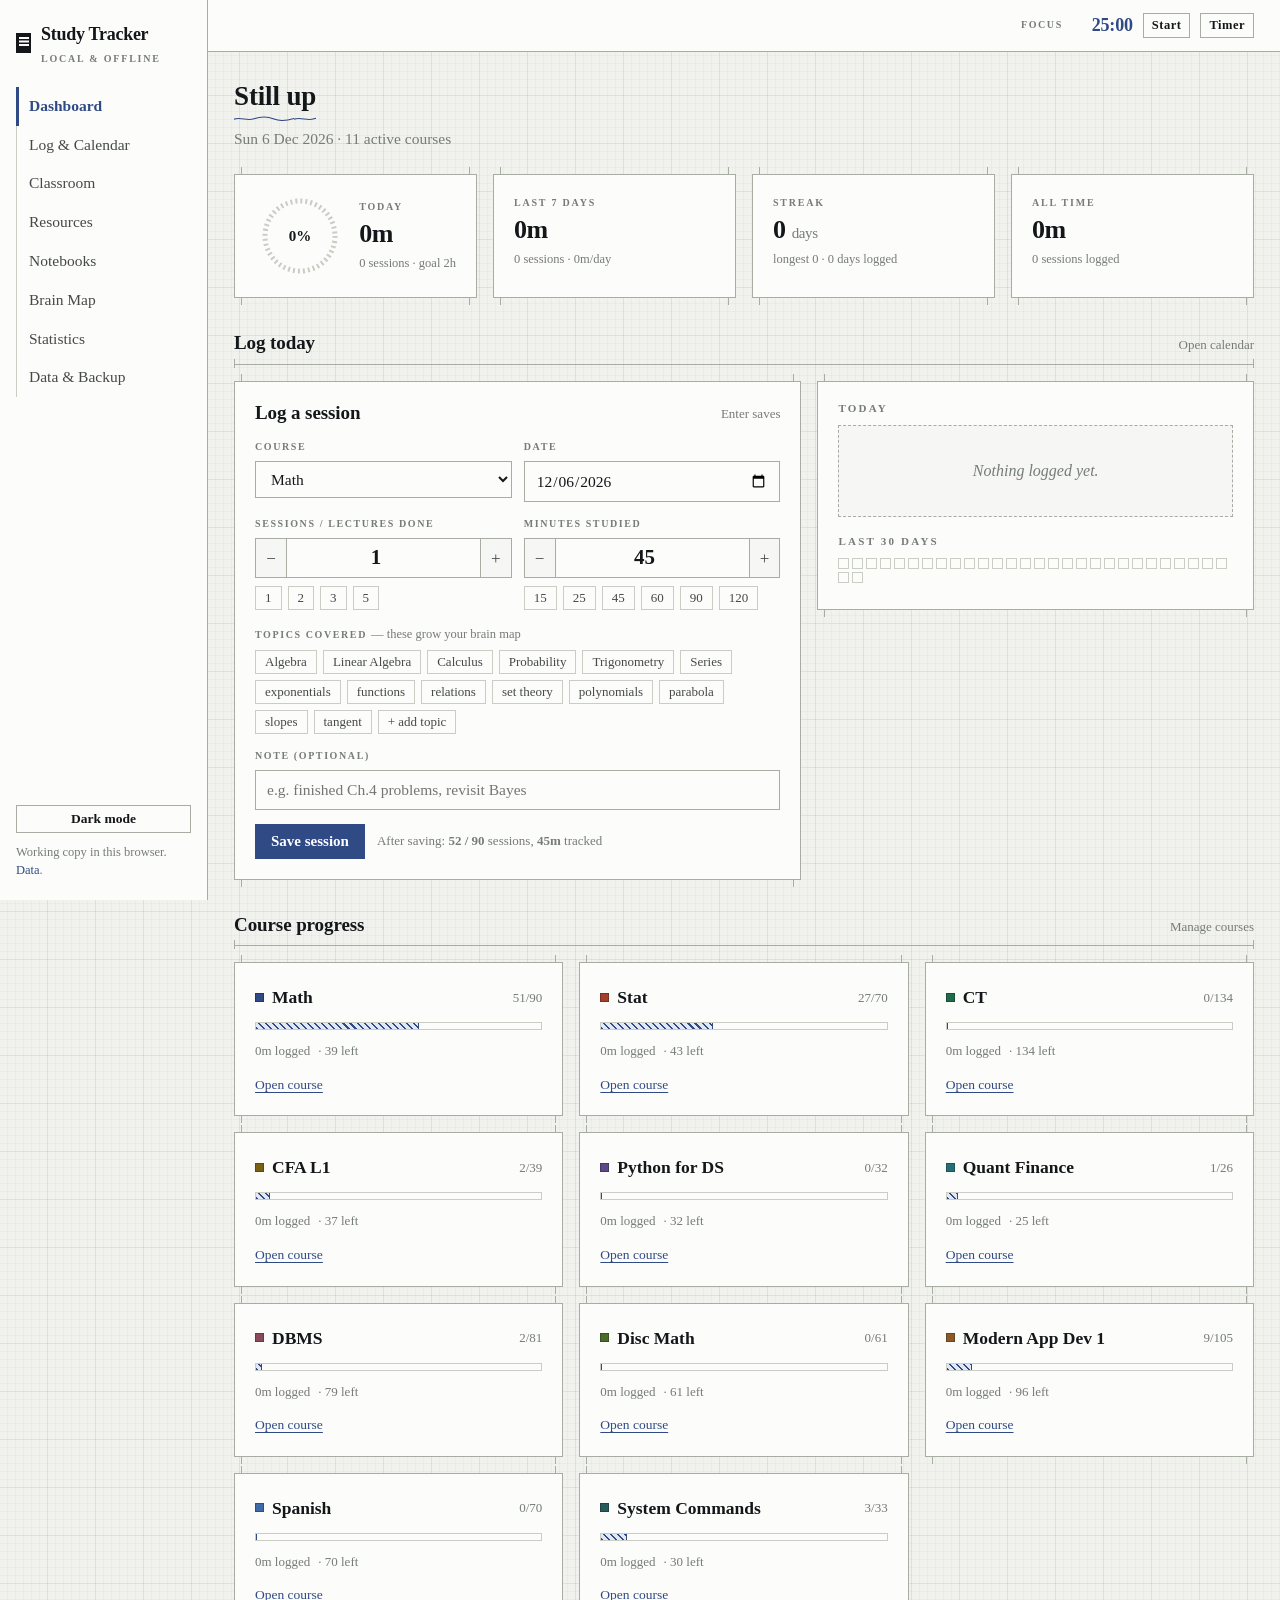
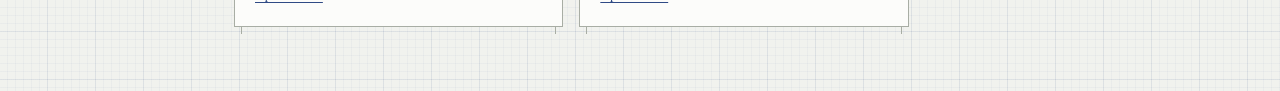
==== commit fe9a53de: "Mobile-friendly: bottom tab bar, PWA install, safe areas, 16px inputs" ====
--- a/index.html
+++ b/index.html
@@ -6,6 +6,14 @@
 <title>Study Tracker</title>
 <meta name="description" content="Local-first study tracker: log sessions, track courses, resources and notebooks, and build a map of the topics you have studied.">
 <link rel="icon" href="data:image/svg+xml,%3Csvg xmlns='http://www.w3.org/2000/svg' viewBox='0 0 32 32'%3E%3Crect width='32' height='32' fill='%23F1F2EE'/%3E%3Crect x='9' y='5' width='14' height='22' rx='2' fill='%2314171A'/%3E%3Cg fill='%23F1F2EE'%3E%3Crect x='12' y='9' width='8' height='1.6'/%3E%3Crect x='12' y='13' width='8' height='1.6'/%3E%3Crect x='12' y='17' width='8' height='1.6'/%3E%3C/g%3E%3C/svg%3E">
+<meta name="color-scheme" content="light dark">
+<meta name="theme-color" id="theme-color-meta" content="#F1F2EE">
+<meta name="apple-mobile-web-app-capable" content="yes">
+<meta name="mobile-web-app-capable" content="yes">
+<meta name="apple-mobile-web-app-status-bar-style" content="default">
+<meta name="apple-mobile-web-app-title" content="Study Tracker">
+<link rel="apple-touch-icon" href="icons/icon-180.png">
+<link rel="manifest" href="manifest.webmanifest">
 <style>
 /* built from src/app.css */
 /* ===== Study Tracker — styles =================================================
@@ -103,6 +111,11 @@
   line-height: 1.6;
   -webkit-font-smoothing: antialiased;
   text-rendering: optimizeLegibility;
+  -webkit-text-size-adjust: 100%;
+  text-size-adjust: 100%;
+  -webkit-tap-highlight-color: transparent;
+  overscroll-behavior-y: none;
+  overflow-x: clip;
   background-color: var(--paper);
   background-image:
     linear-gradient(var(--grid) 1px, transparent 1px),
@@ -137,7 +150,7 @@
 #topstats .only-narrow { display: none; }   /* shown again in the narrow block */
 
 /* ---------- shell ---------- */
-#app { display: flex; min-height: 100vh; }
+#app { display: flex; min-height: 100vh; min-height: 100dvh; }
 
 #sidebar {
   width: 208px; flex: 0 0 208px;
@@ -456,26 +469,80 @@
 @keyframes rise { from { opacity: 0; transform: translateY(6px); } }
 
 /* ---------- narrow screens ---------- */
+/* ---------- mobile app shell (hidden on desktop, shown in the phone media query) ---------- */
+#topbrand { display: none; align-items: center; gap: 9px; min-width: 0; flex: 1 1 auto; }
+#topbrand .mk { width: 13px; height: 17px; flex: none; background: var(--ink); position: relative; }
+#topbrand .mk::after {
+  content: ""; position: absolute; left: 2px; top: 3.5px; right: 2px; height: 1.3px;
+  background: var(--surface); box-shadow: 0 3px 0 var(--surface), 0 6px 0 var(--surface);
+}
+#topbrand .pg { font-weight: 600; font-size: 17px; letter-spacing: -.01em; white-space: nowrap; overflow: hidden; text-overflow: ellipsis; }
+
+#tabbar { display: none; }
+.sheet-x { display: none; }
+
+/* "More" bottom-sheet list */
+.sheet-list { display: flex; flex-direction: column; margin: 4px 0 2px; }
+.sheet-row {
+  display: flex; align-items: center; gap: 12px; width: 100%; text-align: left;
+  padding: 15px 8px; border: 0; border-bottom: 1px solid var(--rule); background: none;
+  font-family: var(--serif); font-size: 16px; color: var(--ink); cursor: pointer; text-decoration: none;
+}
+.sheet-row:last-child { border-bottom: 0; }
+.sheet-row:hover { text-decoration: none; }
+.sheet-row.on { color: var(--accent); font-weight: 600; }
+.sheet-row .sq { width: 8px; height: 8px; flex: none; background: var(--rule-2); }
+.sheet-row.on .sq { background: var(--accent); }
+.sheet-row .meta { margin-left: auto; font-size: 11px; letter-spacing: .14em; text-transform: uppercase; color: var(--ink-3); }
+
 @media (max-width: 900px) {
-  #app { flex-direction: column; }
-  #sidebar {
-    position: sticky; top: 0; z-index: 40;
-    height: auto; width: 100%; flex: none;
-    flex-direction: row; align-items: center; gap: 14px; padding: 9px 12px;
-    border-right: 0; border-bottom: 1px solid var(--rule-2);
-  }
-  .brand { font-size: 16px; }
-  .brand small, .side-foot { display: none; }
-  #nav { flex-direction: row; gap: 2px; overflow-x: auto; scrollbar-width: none; }
-  #nav::-webkit-scrollbar { display: none; }
-  #nav a {
-    padding: 6px 10px; border-left: 0; border-bottom: 2px solid transparent;
-    white-space: nowrap; font-size: 14.5px;
-  }
-  #nav a.on { border-left: 0; border-bottom-color: var(--accent); padding-left: 10px; }
-  #topbar { padding: 8px 14px; min-height: 46px; }
-  #view { padding: 18px 14px 80px; }
-  #topstats .only-narrow { display: inline-flex; }
+  #app { flex-direction: column; min-height: 100dvh; }
+  #sidebar { display: none; }                      /* navigation moves to the bottom tab bar */
+  #topbrand { display: flex; }
+  #topstats { display: none; }                     /* logging lives on the bottom bar now */
+  #topbar {
+    padding: 8px 14px; padding-top: max(8px, env(safe-area-inset-top));
+    min-height: 48px; gap: 10px;
+  }
+  #view { padding: 16px 14px; padding-bottom: calc(60px + env(safe-area-inset-bottom) + 24px); }
+
+  /* bottom tab bar — primary navigation within thumb reach */
+  #tabbar {
+    display: grid; grid-template-columns: repeat(5, 1fr);
+    position: fixed; left: 0; right: 0; bottom: 0; z-index: 50;
+    background: var(--surface); border-top: 1px solid var(--rule-2);
+    padding-bottom: env(safe-area-inset-bottom);
+  }
+  #tabbar .tab {
+    position: relative; appearance: none; -webkit-appearance: none; background: none; border: 0;
+    display: flex; flex-direction: column; align-items: center; justify-content: center; gap: 2px;
+    min-height: 58px; padding: 8px 2px 7px; cursor: pointer; text-decoration: none;
+    font-family: var(--serif); font-size: 10.5px; letter-spacing: .09em; text-transform: uppercase;
+    font-weight: 600; color: var(--ink-3);
+  }
+  #tabbar .tab:hover { text-decoration: none; }
+  #tabbar .tab::before {
+    content: ""; position: absolute; top: 0; left: 50%; transform: translateX(-50%);
+    width: 22px; height: 2px; background: transparent;
+  }
+  #tabbar .tab.on { color: var(--accent); }
+  #tabbar .tab.on::before { background: var(--accent); }
+  #tabbar .tab.log { justify-content: flex-start; }
+  #tabbar .tab.log::before { display: none; }
+  #tabbar .tab.log .disc {
+    display: flex; align-items: center; justify-content: center;
+    width: 48px; height: 48px; margin-top: -16px; background: var(--accent);
+    border: 2px solid var(--surface); color: var(--on-accent);
+    font-size: 11px; letter-spacing: .06em; text-transform: uppercase; font-weight: 600;
+    box-shadow: 0 2px 10px rgba(20, 23, 26, .22);
+  }
+  #tabbar .tab.log:active .disc { background: var(--accent-h); }
+
+  /* touch-size form controls; 16px stops iOS from zooming the page on focus */
+  input[type=text], input[type=url], input[type=date], input[type=number],
+  input[type=time], select, textarea { font-size: 16px; padding: 10px 11px; }
+  .btn { padding: 9px 14px; }
+  .sess-row .btn.sm, .linkline a { min-height: 32px; }
 
   h1 { font-size: 22px; }
   h2 { font-size: 17px; }
@@ -502,17 +569,32 @@
     padding: 8px; border-top: 1px solid var(--rule); background: var(--raise);
   }
   #map-ctl .btn { font-size: 11.5px; padding: 4px 7px; }
-  #pomo-panel { right: 10px; left: 10px; width: auto; bottom: 10px; }
+  #pomo-panel { right: 10px; left: 10px; width: auto; bottom: calc(60px + env(safe-area-inset-bottom) + 12px); }
   .modal { margin: 3vh auto; padding: 18px 16px; width: 96vw; }
   .stepper input { font-size: 19px; min-width: 56px; }
   .stepper button { width: 44px; }
-  #toasts { bottom: 14px; }
+  #toasts { bottom: calc(60px + env(safe-area-inset-bottom) + 14px); }
 }
 
 @media (max-width: 620px) {
+  /* dialogs slide up from the bottom, like a native sheet */
+  .modal {
+    position: fixed; left: 0; right: 0; bottom: 0; margin: 0; width: 100%;
+    max-height: 92dvh; border-left: 0; border-right: 0; border-bottom: 0;
+    padding: 18px 16px calc(18px + env(safe-area-inset-bottom));
+    animation: sheetup .18s ease-out;
+  }
+  @keyframes sheetup { from { transform: translateY(100%); } to { transform: none; } }
+  .modal .sheet-x {
+    display: block; position: sticky; top: 0; z-index: 3;
+    margin: -6px -6px 8px auto; width: max-content;
+    padding: 7px 12px; border: 1px solid var(--rule-2); background: var(--surface);
+    font-family: var(--serif); font-size: 12px; letter-spacing: .12em; text-transform: uppercase;
+    font-weight: 600; color: var(--ink-2); cursor: pointer;
+  }
   .brand > div { display: none; }           /* the mark alone is enough on a phone */
   #topstats .pill, #pomo-mini .lbl { display: none; }   /* one clean line: log + timer */
-  #topbar { gap: 8px; padding: 7px 11px; }
+  #topbar { gap: 8px; padding: 7px 11px; padding-top: max(7px, env(safe-area-inset-top)); }
   .g4 { grid-template-columns: repeat(2, minmax(0, 1fr)); }
   .g4 > .span2 { grid-column: 1 / -1; }
   .kpi .k { font-size: 9.5px; letter-spacing: .14em; }
@@ -522,9 +604,8 @@
   .linkline { gap: 10px; }
   .legend .lrow { font-size: 12.5px; }
   #map { height: 420px; }
-  #view { padding: 16px 11px 80px; }
+  #view { padding: 14px 12px; padding-bottom: calc(60px + env(safe-area-inset-bottom) + 24px); }
   .sess-row { font-size: 14px; }
-  .modal { padding: 16px 13px; }
   .chips { gap: 5px; }
   .chip { font-size: 12.5px; padding: 4px 8px; }
   .btn { padding: 8px 13px; }
@@ -564,6 +645,7 @@
 
   <div id="main">
     <header id="topbar">
+      <div id="topbrand" aria-hidden="true"></div>
       <div id="topstats"></div>
       <div id="pomo-mini"></div>
     </header>
@@ -574,6 +656,7 @@
 <div id="pomo-panel" class="hidden"></div>
 <div id="modal-root"><div class="scrim"></div><div class="modal" id="modal-box"></div></div>
 <div id="toasts"></div>
+<nav id="tabbar" aria-label="Sections"></nav>
 
 <!-- Your data, committed with the repo. A <script> tag (not fetch) so it also
      loads when index.html is opened straight from disk. Missing file = fresh start. -->
@@ -959,10 +1042,16 @@
   var root = $('#modal-root'), box = $('#modal-box');
   box.className = 'modal' + (wide ? ' wide' : '');
   box.innerHTML = html;
+  if (isNarrow() && !box.querySelector('.modal-foot')) {
+    var x = document.createElement('button');
+    x.type = 'button'; x.className = 'sheet-x'; x.setAttribute('data-act', 'modal-close');
+    x.setAttribute('aria-label', 'Close'); x.textContent = 'Close';
+    box.insertBefore(x, box.firstChild);
+  }
   root.classList.add('on');
   if (onMount) onMount(box);
   var first = box.querySelector('input,select,textarea,button');
-  if (first && first.focus) setTimeout(function () { first.focus(); }, 30);
+  if (first && first.focus && !isNarrow()) setTimeout(function () { first.focus(); }, 30);
 }
 function modalClose() {
   $('#modal-root').classList.remove('on');
@@ -2876,7 +2965,7 @@
   nodes: [], links: [], byKey: {},
   view: { k: 1, tx: 0, ty: 0 },
   rot: -Math.PI / 2,          // where the first course starts
-  spin: false, labels: true,
+  spin: true, labels: true,   /* pulled from index.html edit (dc85c0a): map spins by default */
   pan: null, hover: null, raf: null, ink: null
 };
 
@@ -4180,6 +4269,35 @@
 
 var ROUTE_LAST = '';
 
+/* ---- mobile chrome: slim top title + bottom tab bar ---- */
+var PAGE_LABELS = {
+  dashboard: 'Dashboard', calendar: 'Log & Calendar', classroom: 'Classroom',
+  resources: 'Resources', notebooks: 'Notebooks', map: 'Brain Map',
+  stats: 'Statistics', data: 'Data & Backup'
+};
+var TAB_FOR = { dashboard: 'dashboard', calendar: 'calendar', map: 'map' };   /* the rest live under More */
+
+function buildTabbar() {
+  var bar = $('#tabbar');
+  if (!bar || bar.childNodes.length) return;
+  bar.innerHTML =
+    '<a class="tab" href="#/dashboard" data-tab="dashboard">Home</a>' +
+    '<a class="tab" href="#/calendar" data-tab="calendar">Calendar</a>' +
+    '<button class="tab log" type="button" data-act="quick-log" aria-label="Log a session"><span class="disc">Log</span></button>' +
+    '<a class="tab" href="#/map" data-tab="map">Map</a>' +
+    '<button class="tab more" type="button" data-act="more-sheet" data-tab="more">More</button>';
+}
+
+function updateChrome(page) {
+  var tb = $('#topbrand');
+  if (tb) tb.innerHTML = '<span class="mk" aria-hidden="true"></span><span class="pg">' +
+    esc(PAGE_LABELS[page] || 'Study Tracker') + '</span>';
+  var active = TAB_FOR[page] || 'more';
+  $$('#tabbar [data-tab]').forEach(function (el) {
+    el.classList.toggle('on', el.getAttribute('data-tab') === active);
+  });
+}
+
 function route() {
   var hash = location.hash || '#/dashboard';
   var parts = hash.replace(/^#\/?/, '').split('?');
@@ -4198,6 +4316,7 @@
   $$('#nav a').forEach(function (a) {
     a.classList.toggle('on', a.getAttribute('href').indexOf('#/' + page) === 0);
   });
+  updateChrome(page);
 
   if (page !== 'map' && MAP.raf) { cancelAnimationFrame(MAP.raf); MAP.raf = null; }
   if (page === 'dashboard' || page === 'calendar') {
@@ -4232,6 +4351,23 @@
 };
 ACTIONS['modal-close'] = function () { modalClose(); };
 
+ACTIONS['more-sheet'] = function () {
+  var page = (location.hash.replace(/^#\/?/, '').split('?')[0]) || 'dashboard';
+  var items = [['classroom', 'Classroom'], ['stats', 'Statistics'], ['resources', 'Resources'],
+               ['notebooks', 'Notebooks'], ['data', 'Data & Backup']];
+  var rows = items.map(function (it) {
+    var on = page === it[0];
+    return '<a class="sheet-row' + (on ? ' on' : '') + '" href="#/' + it[0] + '" data-act="more-go">' +
+      '<span class="sq"></span>' + it[1] + (on ? '<span class="meta">viewing</span>' : '') + '</a>';
+  }).join('');
+  rows += '<button class="sheet-row" type="button" data-act="more-theme"><span class="sq"></span>' +
+    (DB.profile.theme === 'dark' ? 'Switch to paper mode' : 'Switch to dark mode') + '</button>';
+  modal('<h2>More</h2><div class="sheet-list">' + rows + '</div>' +
+    '<div class="modal-foot"><button class="btn" data-act="modal-close">Close</button></div>');
+};
+ACTIONS['more-go'] = function () { modalClose(); };            // the anchor navigates on its own
+ACTIONS['more-theme'] = function () { modalClose(); ACTIONS['theme'](); };
+
 /* ------------------------------- theme ---------------------------------- */
 function applyTheme() {
   var dark = DB.profile.theme === 'dark';
@@ -4239,6 +4375,11 @@
   var b = $('#theme-btn');
   if (b) b.textContent = dark ? 'Paper mode' : 'Dark mode';
   MAP.ink = null;
+  var meta = document.getElementById('theme-color-meta');
+  if (meta) {
+    var c = getComputedStyle(document.documentElement).getPropertyValue('--surface').trim();
+    meta.setAttribute('content', c || (dark ? '#0B1730' : '#F1F2EE'));
+  }
 }
 ACTIONS['theme'] = function () {
   DB.profile.theme = DB.profile.theme === 'light' ? 'dark' : 'light';
@@ -4304,6 +4445,7 @@
 
 /* ------------------------------- start ---------------------------------- */
 function bootUI(had) {
+  buildTabbar();
   applyTheme();
   if (!location.hash) location.hash = '#/dashboard';
   logReset(today());
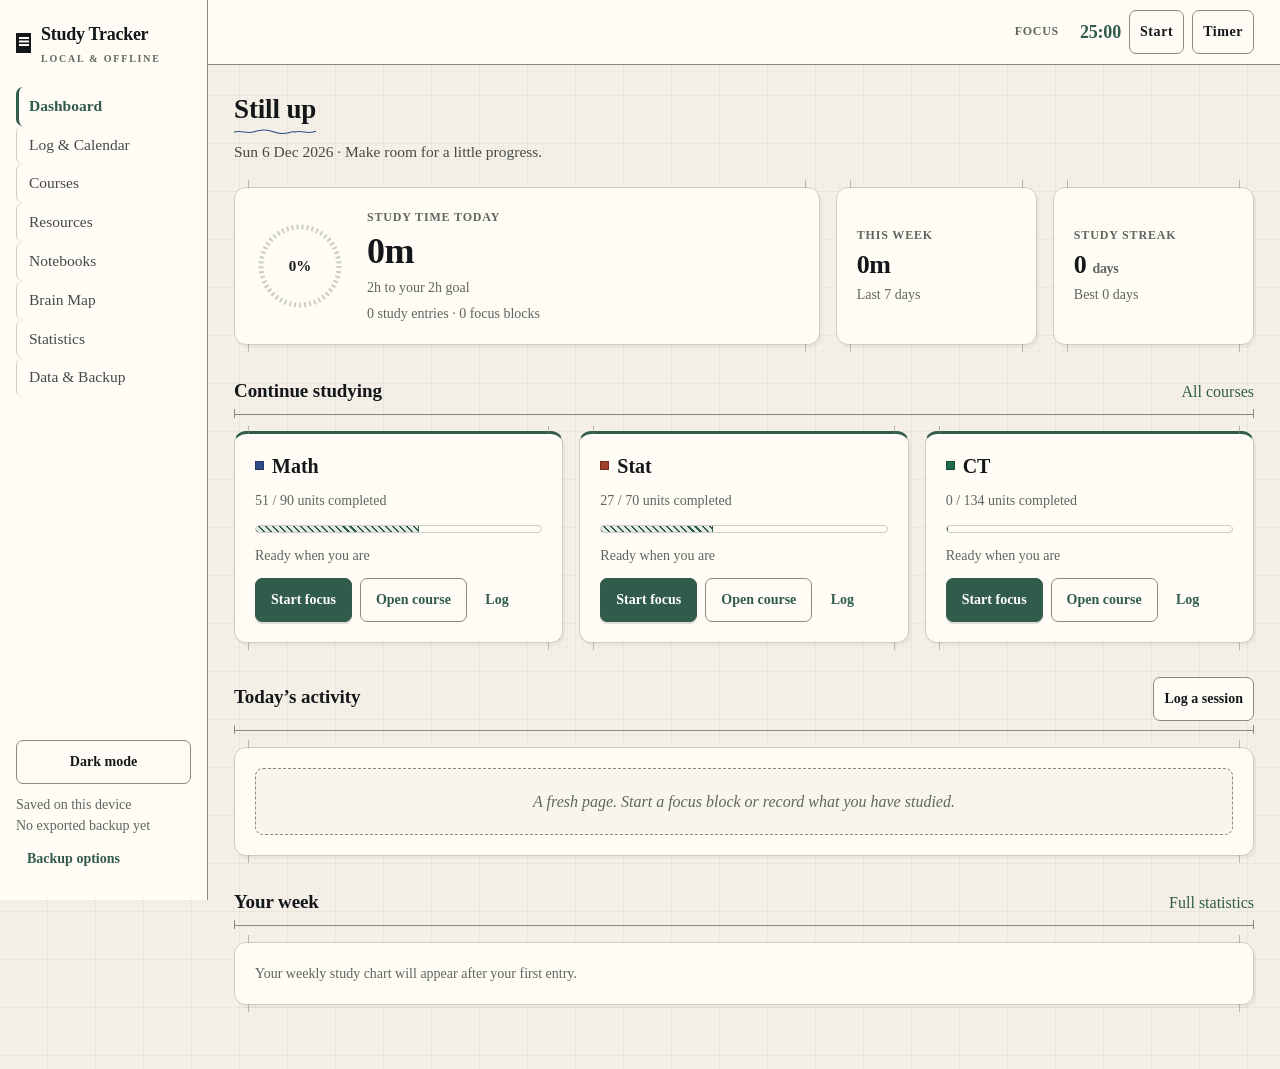
==== commit c647e3e2: "Improve study workflows and responsive UI" ====
--- a/index.html
+++ b/index.html
@@ -27,18 +27,18 @@
    ========================================================================== */
 
 :root {
-  --paper: #F1F2EE;
-  --surface: #FCFCFA;
-  --surface-2: #E7E9E3;
-  --raise: #F6F7F4;
+  --paper: #F4F0E7;
+  --surface: #FFFCF5;
+  --surface-2: #E8E4D8;
+  --raise: #F8F5ED;
   --ink: #14171A;
   --ink-2: #454A47;
-  --ink-3: #767C77;
+  --ink-3: #5E665D;
   --rule: #C9CDC4;
-  --rule-2: #A8ADA4;
-  --accent: #2F4A85;
-  --accent-h: #24396A;
-  --accent-soft: #E2E8F3;
+  --rule-2: #858C80;
+  --accent: #315B4B;
+  --accent-h: #244638;
+  --accent-soft: #E3EBE2;
   --on-accent: #FFFFFF;
   --sale: #A2402C;
   --sale-soft: #F5E3DE;
@@ -46,13 +46,13 @@
   --ok-soft: #DCEBE3;
   --warn: #7A6015;
   --warn-soft: #F0EAD2;
-  --grid: rgba(47, 74, 133, .035);
-  --grid-major: rgba(47, 74, 133, .07);
+  --grid: rgba(85, 75, 45, .018);
+  --grid-major: rgba(85, 75, 45, .04);
   --shadow-1: none;
   --shadow-2: 3px 3px 0 rgba(20, 23, 26, .07);
   --serif: "Iowan Old Style", "Palatino Linotype", Palatino, "Book Antiqua", "Hoefler Text", Georgia, "Times New Roman", serif;
-  --r: 0px;
-  --r-s: 0px;
+  --r: 12px;
+  --r-s: 7px;
   --squiggle: url("data:image/svg+xml,%3Csvg xmlns='http://www.w3.org/2000/svg' width='60' height='6'%3E%3Cpath d='M0 4.2 c 7 -2.4 13 2 20 -.4 s 13 -2.6 20 .2 s 13 1.6 20 -.6' fill='none' stroke='%232F4A85' stroke-width='1.1'/%3E%3C/svg%3E");
   color-scheme: light;
 
@@ -81,8 +81,8 @@
   --ink-2: #AEC0E0;
   --ink-3: #7C90B4;
   --rule: #1F3159;
-  --rule-2: #2F4778;
-  --accent: #9CC0FF;
+  --rule-2: #527290;
+  --accent: #9CD4E6;
   --accent-h: #C0D6FF;
   --accent-soft: #16264A;
   --on-accent: #060D1C;
@@ -92,8 +92,8 @@
   --ok-soft: #143126;
   --warn: #E8C979;
   --warn-soft: #33301A;
-  --grid: rgba(190, 214, 255, .055);
-  --grid-major: rgba(190, 214, 255, .095);
+  --grid: rgba(190, 214, 255, .018);
+  --grid-major: rgba(190, 214, 255, .04);
   --shadow-1: none;
   --shadow-2: 3px 3px 0 rgba(0, 0, 0, .28);
   --squiggle: url("data:image/svg+xml,%3Csvg xmlns='http://www.w3.org/2000/svg' width='60' height='6'%3E%3Cpath d='M0 4.2 c 7 -2.4 13 2 20 -.4 s 13 -2.6 20 .2 s 13 1.6 20 -.6' fill='none' stroke='%239CC0FF' stroke-width='1.1'/%3E%3C/svg%3E");
@@ -195,7 +195,7 @@
   position: relative;
   background: var(--surface);
   border: 1px solid var(--rule-2);
-  border-radius: 0;
+  border-radius: var(--r);
   padding: 20px;
 }
 /* corner ticks, the way a drawing is registered on the sheet */
@@ -243,7 +243,7 @@
 
 .btn {
   display: inline-flex; align-items: center; justify-content: center; gap: 8px;
-  background: var(--surface); border: 1px solid var(--rule-2); border-radius: 0;
+  background: var(--surface); border: 1px solid var(--rule-2); border-radius: var(--r-s);
   padding: 8px 15px; font-size: 15px; font-weight: 600; cursor: pointer;
   white-space: nowrap; transition: box-shadow .12s, border-color .12s, background .12s;
 }
@@ -288,7 +288,7 @@
 label.f .plain { letter-spacing: 0; text-transform: none; font-weight: 400; font-size: 12.5px; }
 input[type=text], input[type=url], input[type=date], input[type=number], input[type=time], select, textarea {
   width: 100%; background: var(--surface); color: var(--ink);
-  border: 1px solid var(--rule-2); border-radius: 0;
+  border: 1px solid var(--rule-2); border-radius: var(--r-s);
   padding: 8px 11px; line-height: 1.4; font-size: 15.5px;
 }
 textarea { resize: vertical; min-height: 70px; }
@@ -312,7 +312,7 @@
 .chips { display: flex; gap: 6px; flex-wrap: wrap; }
 .chip {
   font-size: 13px; color: var(--ink-2); background: var(--surface);
-  border: 1px solid var(--rule); border-radius: 0; padding: 3px 9px; cursor: pointer;
+  border: 1px solid var(--rule); border-radius: var(--r-s); padding: 3px 9px; cursor: pointer;
 }
 .chip:hover { color: var(--ink); border-color: var(--ink-3); }
 .chip.on {
@@ -618,6 +618,199 @@
   .card { break-inside: avoid; }
 }
 
+/* ---------- readable work surfaces and consistent interaction ---------- */
+[hidden] { display: none !important; }
+.dialog-open, .dialog-open body { overflow: hidden; }
+button, a, input, select, textarea, summary { touch-action: manipulation; }
+button, summary, a { -webkit-tap-highlight-color: color-mix(in srgb, var(--accent) 16%, transparent); }
+input[type=search] { width: 100%; background: var(--surface); color: var(--ink); border: 1px solid var(--rule-2); padding: 10px 12px; font: inherit; border-radius: var(--r-s); }
+input, select, textarea { scroll-margin-block: 90px; }
+.btn, .btn.sm, .btn.icon, .chip { min-height: 44px; min-width: 44px; font-size: 14px; }
+.btn.primary { box-shadow: 0 2px 0 color-mix(in srgb, var(--ink) 14%, transparent); }
+:root[data-theme=dark] .btn.primary { box-shadow: 0 0 14px color-mix(in srgb, var(--accent) 12%, transparent); }
+.chip { padding: 8px 12px; }
+.stepper button { flex: 0 0 48px; width: 48px; min-height: 48px; }
+.stepper input { flex: 1 1 0; width: 0; min-width: 0; min-height: 48px; font-size: 21px; }
+label.f { font-size: 13px; letter-spacing: .025em; text-transform: none; color: var(--ink-2); }
+.hint, .mini { font-size: 14px; }
+h3, .kpi .k { font-size: 12px; letter-spacing: .07em; }
+.kpi .n { font-size: 14px; white-space: normal; }
+.tag { font-size: 11px; letter-spacing: .05em; }
+p.sub { color: var(--ink-2); }
+.card { border-color: var(--rule); box-shadow: 2px 3px 0 color-mix(in srgb, var(--ink) 4%, transparent); }
+.card::before, .card::after { opacity: .55; }
+.linkline a { display: inline-flex; align-items: center; min-height: 44px; font-size: 14px; }
+.disclosure { border-top: 1px solid var(--rule); padding: 0; }
+.disclosure > summary { display: flex; align-items: center; justify-content: space-between; gap: 12px; min-height: 48px; cursor: pointer; font-size: 15px; color: var(--accent); font-weight: 600; list-style: none; }
+.disclosure > summary::-webkit-details-marker { display: none; }
+.disclosure > summary .mini { font-weight: 400; text-align: right; }
+.disclosure[open] > summary { margin-bottom: 10px; }
+.disclosure > .field:last-child { margin-bottom: 16px; }
+.disclosure[open] > .chips { margin-bottom: 14px; }
+.topic-options { margin: 10px 0 16px; }
+.log-numbers { grid-template-columns: repeat(2, minmax(0, 1fr)); gap: 20px; }
+.presets { margin-top: 8px; }
+.log-footer { flex-direction: column; align-items: stretch; }
+.log-footer .mini { text-align: center; }
+.log-footer .btn { width: 100%; min-height: 48px; }
+.log-form .field { margin-bottom: 18px; }
+#modal-root { top: var(--visual-top, 0px); bottom: auto; height: var(--visual-height, 100dvh); align-items: center; justify-content: center; }
+#modal-root.on { display: flex; }
+.modal, .modal.wide { display: flex; flex-direction: column; padding: 0; margin: 0; width: min(640px, 94vw); max-height: calc(var(--visual-height, 100dvh) - 48px); overflow: hidden; }
+.modal.wide { width: min(880px, 96vw); }
+.modal-head { display: flex; align-items: center; gap: 16px; justify-content: space-between; flex: none; padding: 16px 22px; border-bottom: 1px solid var(--rule); background: var(--raise); }
+.modal-head h2 { margin: 0; font-size: 22px; }
+.modal-head h2:focus { outline: none; }
+.modal-head .btn { flex: none; }
+.modal-body { padding: 22px; min-height: 0; overflow-y: auto; overscroll-behavior: contain; scrollbar-gutter: stable; }
+.modal .modal-foot { flex: none; margin: 0; padding: 14px 22px; border-top: 1px solid var(--rule); background: var(--raise); }
+.modal .modal-foot .spacer { min-width: 0; }
+.modal-body .log-form > h2 { display: none; }
+#toasts { pointer-events: none; }
+.toast { pointer-events: auto; }
+.home-overview { display: grid; grid-template-columns: minmax(0, 1.4fr) minmax(0, 1fr); gap: 16px; align-items: stretch; }
+.home-goal { display: flex; align-items: center; gap: 22px; }
+.home-goal .ring { margin: 0; flex: none; }
+.home-goal .v { font-size: 36px; }
+.home-readings { display: grid; grid-template-columns: 1fr 1fr; gap: 16px; }
+.home-readings .kpi { justify-content: center; }
+.continue-card { border-top: 3px solid var(--accent); gap: 12px; }
+.continue-card .ttl { font-size: 20px; white-space: normal; }
+.continue-actions { display: flex; flex-wrap: wrap; gap: 8px; }
+.activity-list .empty { padding: 20px; }
+.course-tools { display: grid; grid-template-columns: minmax(0, 1fr) minmax(170px, 220px); gap: 12px; margin: 18px 0 8px; }
+.course-archive > summary { font-size: 19px; padding: 16px 0; }
+.course-archive { margin-top: 26px; }
+.course-card .ttl { white-space: normal; overflow-wrap: anywhere; }
+.course-card .bar { margin-top: 2px; }
+.course-card .details-content { padding-bottom: 12px; }
+.course-card .management { display: flex; flex-wrap: wrap; gap: 8px; padding-bottom: 12px; }
+.course-card .management .btn.danger { margin-left: auto; }
+.course-card > .row.mini { gap: 6px; }
+.receipt { display: flex; flex-wrap: wrap; align-items: center; gap: 10px; margin-top: 12px; }
+.receipt > div { flex: 1 1 200px; }
+.receipt-actions { display: flex; gap: 6px; }
+.filter-panel { margin: 14px 0; }
+.filter-panel > .row { margin-bottom: 6px; }
+.filter-panel input[type=search] { flex: 1 1 220px; }
+.filter-fields { display: flex; gap: 12px; flex-wrap: wrap; padding-bottom: 12px; }
+.filter-fields > .field { flex: 1 1 150px; margin: 0; }
+.map-tools { display: flex; flex-wrap: wrap; gap: 10px; margin-bottom: 14px; align-items: end; }
+.map-tools .field { flex: 1 1 150px; margin: 0; }
+.segmented { display: flex; gap: 0; }
+.segmented .btn[aria-pressed=true] { background: var(--accent-soft); border-color: var(--accent); color: var(--accent); }
+.map-list { display: grid; grid-template-columns: repeat(auto-fit,minmax(240px,1fr)); gap: 12px; }
+.map-list .map-entry { display: flex; align-items: center; justify-content: space-between; gap: 12px; width: 100%; text-align: left; white-space: normal; padding: 14px; }
+.map-entry .mini { display: block; font-weight: 400; margin-top: 4px; }
+.map-entry .swatch { width: 8px; align-self: stretch; flex: none; background: var(--course-color); }
+#map-ctl .btn { min-height: 44px; font-size: 14px; padding: 8px 10px; }
+#map { touch-action: none; }
+.cal .day { appearance: none; font: inherit; color: var(--ink); text-align: left; min-width: 0; border-top: 0; border-left: 0; border-radius: 0; }
+.cal .day .d { font-size: 14px; color: var(--ink-2); }
+.cal .day.today .d { font-weight: 700; color: var(--accent); text-decoration: underline; text-underline-offset: 3px; }
+.cal .day.sel { outline: 2px solid var(--accent); background-color: var(--accent-soft) !important; }
+.cal .day.today { outline: none; }
+.cal .day.today.sel { outline: 2px solid var(--accent); }
+.cal .day:focus-visible { position: relative; outline: 2px solid var(--ink); outline-offset: -3px; z-index: 1; }
+.storage-summary { padding: 14px 0; border-top: 1px solid var(--rule); }
+#pomo-panel { width: 340px; }
+#pomo-panel .head, #pomo-panel .phase, #pomo-mini .lbl { font-size: 12px; letter-spacing: .06em; }
+#pomo-mini { gap: 8px; }
+#pomo-mini .t { min-width: 54px; }
+#pomo-mini .btn { padding: 8px 10px; }
+.timer-course { margin-bottom: 12px; text-align: center; color: var(--ink-2); }
+
+@media (max-width: 900px) {
+  #tabbar .tab { font-size: 12.5px; text-transform: none; letter-spacing: .01em; }
+  #tabbar .tab.log .disc { font-size: 13px; text-transform: none; letter-spacing: 0; }
+  #topbrand .pg { font-size: 16px; }
+  #view { padding-top: 20px; }
+  .home-overview { grid-template-columns: minmax(0, 1fr); gap: 12px; }
+  .home-readings { gap: 12px; }
+  .home-readings .card { padding: 12px 15px; }
+  .home-goal { gap: 18px; }
+  .kpi .k { font-size: 12px; letter-spacing: .04em; }
+  .kpi .n { font-size: 13px; }
+  .card { padding: 18px; }
+  .mini, .hint, p.sub { font-size: 14px; }
+  .btn, .btn.sm, .btn.icon, .chip { min-height: 44px; font-size: 14px; }
+  .stepper button { flex-basis: 48px; width: 48px; }
+  input[type=search] { font-size: 16px; }
+  .cal .day { min-height: 50px; padding: 5px; }
+  .cal .day .d { font-size: 14px; }
+  #pomo-panel { width: auto; }
+  #map-ctl { gap: 6px; }
+  .map-tools .field { flex-basis: 140px; }
+}
+@media (max-width: 620px) {
+  #modal-root { align-items: flex-end; }
+  .modal, .modal.wide { position: relative; inset: auto; width: 100%; max-height: calc(var(--visual-height, 100dvh) - 12px); border-left: 0; border-right: 0; border-bottom: 0; }
+  .modal-head { padding: 12px 16px; }
+  .modal-head h2 { font-size: 20px; }
+  .modal-body { padding: 16px; scrollbar-gutter: auto; }
+  .modal .modal-foot { padding: 12px 16px max(12px, env(safe-area-inset-bottom)); }
+  .modal-foot .btn.primary { flex: 1 1 auto; }
+  .log-numbers { grid-template-columns: minmax(0, 1fr); gap: 0; }
+  .presets { display: grid; grid-template-columns: repeat(3,1fr); }
+  .home-goal .v { font-size: 32px; }
+  .continue-actions .btn.primary { flex: 1 1 auto; }
+  .course-tools { grid-template-columns: minmax(0, 1fr); }
+  .course-card .details-content .tag { white-space: normal; }
+  .card { padding: 16px; }
+  .map-list { grid-template-columns: minmax(0, 1fr); }
+  #map { height: 420px; }
+  #map-ctl .btn { flex: 1 1 auto; }
+  .map-tools .field { flex-basis: 100%; }
+  #topbar { min-height: 60px; gap: 4px; }
+  #pomo-mini { gap: 6px; }
+  #pomo-mini .t { font-size: 17px; min-width: 48px; }
+  #pomo-mini .btn { padding: 8px; min-width: 46px; }
+  #pomo-mini .lbl { display: none; }
+}
+@media (prefers-reduced-motion: reduce) {
+  *, *::before, *::after { animation-duration: .001ms !important; transition-duration: .001ms !important; scroll-behavior: auto !important; }
+  .scrim { backdrop-filter: none; }
+}
+@media print {
+  #tabbar, #toasts, #modal-root, .continue-actions, .course-tools { display: none !important; }
+  .card { box-shadow: none; }
+}
+
+.calendar-nav { display: grid; grid-template-columns: auto minmax(0,1fr) auto; gap: 8px; align-items: center; }
+.calendar-nav h2 { text-align: center; }
+.calendar-summary { margin: 8px 0 12px; gap: 8px; }
+.cal .day .row { display: flex; }
+@media (max-width:620px) { .calendar-nav .btn { padding: 8px; font-size: 13px; } .cal .day .m { font-size: 10px; } .cal .day .row { display: none; } }
+
+@media (pointer:coarse) { #map { touch-action: pan-y; } #map.drag { touch-action: none; } }
+
+.map-tools { display: grid; grid-template-columns: auto minmax(0,1fr); gap: 12px; }
+.map-tools .map-search-field { grid-column: 1 / -1; }
+.map-entry > span:last-child { flex: 1; min-width: 0; }
+
+.map-touch-control { display: none; }
+@media (max-width:900px) { .map-touch-control { display: inline-flex; } #map { touch-action: pan-y; } #map.map-explore { touch-action: none; } }
+
+/* Soft corners retain the drafted frames without a sharp, boxy edge. */
+.card, #map-wrap, #pomo-panel { border-radius: var(--r); }
+.card::before, .card::after { background-position: 14px 0, calc(100% - 14px) 0; }
+.modal, .modal.wide { border-radius: 16px; }
+.empty, .toast, #map-tip { border-radius: 8px; }
+.pill { border-radius: 5px; }
+.tag { border-radius: 4px; }
+.bar { border-radius: 4px; }
+.cal { border-radius: 8px; overflow: hidden; }
+#nav a { border-radius: var(--r-s); }
+#tabbar .tab.log .disc { border-radius: 10px; }
+.stepper input { border-radius: 0; }
+.stepper button:first-child { border-radius: var(--r-s) 0 0 var(--r-s); }
+.stepper button:last-child { border-radius: 0 var(--r-s) var(--r-s) 0; }
+.segmented .btn:first-child { border-radius: var(--r-s) 0 0 var(--r-s); }
+.segmented .btn:last-child { border-radius: 0 var(--r-s) var(--r-s) 0; }
+@media (max-width: 620px) {
+  .modal, .modal.wide { border-radius: 16px 16px 0 0; }
+}
+
 </style>
 </head>
 <body>
@@ -630,7 +823,7 @@
     <nav id="nav">
       <a href="#/dashboard">Dashboard</a>
       <a href="#/calendar">Log &amp; Calendar</a>
-      <a href="#/classroom">Classroom</a>
+      <a href="#/classroom">Courses</a>
       <a href="#/resources">Resources</a>
       <a href="#/notebooks">Notebooks</a>
       <a href="#/map">Brain Map</a>
@@ -649,13 +842,13 @@
       <div id="topstats"></div>
       <div id="pomo-mini"></div>
     </header>
-    <main id="view"></main>
+    <main id="view" tabindex="-1"></main>
   </div>
 </div>
 
 <div id="pomo-panel" class="hidden"></div>
 <div id="modal-root"><div class="scrim"></div><div class="modal" id="modal-box"></div></div>
-<div id="toasts"></div>
+<div id="toasts" aria-label="Notifications"></div>
 <nav id="tabbar" aria-label="Sections"></nav>
 
 <!-- Your data, committed with the repo. A <script> tag (not fetch) so it also
@@ -760,7 +953,7 @@
     resources: [],
     notebooks: [],
     pomo: null,
-    pomoCfg: { focus: 25, short: 5, long: 15, cycle: 4, autoLog: true, countAsSession: true, sound: true },
+    pomoCfg: { focus: 25, short: 5, long: 15, cycle: 4, autoLog: true, countAsSession: false, sound: true },
     lastCourseId: null
   };
 }
@@ -881,6 +1074,7 @@
     link: o.link || '',
     extraLinks: o.extraLinks || [],
     categories: o.categories || [],
+    unit: o.unit || 'lectures',
     totalSessions: num(o.totalSessions, 0),
     doneOffset: num(o.doneOffset, 0),   // progress that happened before tracking
     deadline: o.deadline || '',
@@ -907,6 +1101,8 @@
   return 'rgb(' + mix((v >> 16) & 255, 226) + ',' + mix((v >> 8) & 255, 238) + ',' + mix(v & 255, 255) + ')';
 }
 function courseColor(id) { var c = courseById(id); return tone(c ? c.color : '#8892b0'); }
+function courseUnit(c) { return (c && c.unit) || 'units'; }
+function courseUnits(c, n) { var unit = courseUnit(c); return n === 1 && /^(units|lectures|chapters|exercises|lessons|sessions)$/.test(unit) ? unit.slice(0, -1) : unit; }
 function activeCourses() { return DB.courses.filter(function (c) { return c.status === 'active'; }); }
 
 /* progress = pre-existing offset + everything logged since */
@@ -1025,6 +1221,8 @@
   var wrap = $('#toasts');
   var t = document.createElement('div');
   t.className = 'toast';
+  t.setAttribute('role', 'status');
+  t.setAttribute('aria-live', 'polite');
   t.innerHTML = '<span>' + msg + '</span>';
   if (actionLabel) {
     var b = document.createElement('button');
@@ -1037,26 +1235,83 @@
   setTimeout(function () { t.remove(); }, ms || 2600);
 }
 
-/* modal: html string in, optional onMount(box); Esc / scrim closes */
+/* Every dialog uses the same fixed header, scrollable body and action footer. */
+var MODAL_RETURN = null;
+function labelFields(root) {
+  $$('label.f', root).forEach(function (label) {
+    if (label.htmlFor) return;
+    var field = label.closest('.field') || label.parentElement;
+    var input = field.querySelector('input:not([type=hidden]),select,textarea');
+    if (!input) return;
+    if (!input.id) input.id = 'field-' + uid();
+    label.htmlFor = input.id;
+    var step = input.closest('.stepper');
+    if (step) $$('button', step).forEach(function (b) {
+      b.setAttribute('aria-label', (num(b.getAttribute('data-by')) < 0 ? 'Decrease ' : 'Increase ') + label.textContent.trim());
+    });
+  });
+}
 function modal(html, onMount, wide) {
   var root = $('#modal-root'), box = $('#modal-box');
+  if (!root.classList.contains('on')) MODAL_RETURN = document.activeElement;
+  $('#pomo-panel').classList.add('hidden');
   box.className = 'modal' + (wide ? ' wide' : '');
   box.innerHTML = html;
-  if (isNarrow() && !box.querySelector('.modal-foot')) {
-    var x = document.createElement('button');
-    x.type = 'button'; x.className = 'sheet-x'; x.setAttribute('data-act', 'modal-close');
-    x.setAttribute('aria-label', 'Close'); x.textContent = 'Close';
-    box.insertBefore(x, box.firstChild);
-  }
+  var title = box.querySelector('h2');
+  var head = document.createElement('header'); head.className = 'modal-head';
+  if (!title) { title = document.createElement('h2'); title.textContent = 'Study Tracker'; }
+  title.id = 'modal-title'; title.tabIndex = -1;
+  head.appendChild(title);
+  var close = document.createElement('button'); close.className = 'btn sm'; close.type = 'button';
+  close.setAttribute('data-act', 'modal-close'); close.textContent = 'Close'; head.appendChild(close);
+  var footer = box.querySelector('.modal-foot');
+  if (footer) footer.remove();
+  var body = document.createElement('div'); body.className = 'modal-body';
+  while (box.firstChild) body.appendChild(box.firstChild);
+  box.appendChild(head); box.appendChild(body); if (footer) box.appendChild(footer);
+  box.setAttribute('role', 'dialog'); box.setAttribute('aria-modal', 'true');
+  box.setAttribute('aria-labelledby', 'modal-title');
   root.classList.add('on');
+  ['#app', '#tabbar', '#pomo-panel'].forEach(function (sel) { $(sel).inert = true; });
+  document.documentElement.classList.add('dialog-open');
   if (onMount) onMount(box);
-  var first = box.querySelector('input,select,textarea,button');
-  if (first && first.focus && !isNarrow()) setTimeout(function () { first.focus(); }, 30);
-}
-function modalClose() {
-  $('#modal-root').classList.remove('on');
-  $('#modal-box').innerHTML = '';
-}
+  labelFields(box);
+  title.focus({ preventScroll: true });
+}
+function modalClose(discardDraft) {
+  var root = $('#modal-root');
+  if (!root.classList.contains('on')) return;
+  if (!discardDraft && typeof logKeepDraft === 'function') logKeepDraft();
+  root.classList.remove('on'); $('#modal-box').innerHTML = '';
+  ['#app', '#tabbar', '#pomo-panel'].forEach(function (sel) { $(sel).inert = false; });
+  document.documentElement.classList.remove('dialog-open');
+  var target = MODAL_RETURN && MODAL_RETURN.isConnected ? MODAL_RETURN : (window.matchMedia('(max-width: 900px)').matches ? $('#tabbar [data-act="quick-log"]') : $('#view'));
+  if (target) target.focus({ preventScroll: true });
+}
+document.addEventListener('keydown', function (e) {
+  if (!$('#modal-root').classList.contains('on')) return;
+  if (e.key === 'Escape') { e.preventDefault(); e.stopImmediatePropagation(); modalClose(); return; }
+  if (e.key !== 'Tab') return;
+  var items = $$('button,a[href],input,select,textarea,summary,[tabindex="0"]', $('#modal-box'))
+    .filter(function (el) { var closed = el.closest('details:not([open])');
+      return !el.disabled && (!closed || el.closest('summary') === closed.querySelector('summary')) && el.getClientRects().length && getComputedStyle(el).visibility !== 'hidden'; });
+  if (!items.length) { e.preventDefault(); return; }
+  var first = items[0], last = items[items.length - 1], active = document.activeElement;
+  if (!items.includes(active) || (!e.shiftKey && active === last) || (e.shiftKey && active === first)) {
+    e.preventDefault(); (e.shiftKey ? last : first).focus();
+  }
+});
+function visualViewportSize() {
+  var vv = window.visualViewport;
+  document.documentElement.style.setProperty('--visual-height', (vv ? vv.height : window.innerHeight) + 'px');
+  document.documentElement.style.setProperty('--visual-top', (vv ? vv.offsetTop : 0) + 'px');
+}
+if (window.visualViewport) {
+  window.visualViewport.addEventListener('resize', visualViewportSize);
+  window.visualViewport.addEventListener('scroll', visualViewportSize);
+}
+window.addEventListener('resize', visualViewportSize);
+visualViewportSize();
 function confirmBox(title, body, okLabel, onOk) {
   modal(
     '<h2>' + esc(title) + '</h2><p class="sub">' + body + '</p>' +
@@ -1440,16 +1695,16 @@
     (STORE.dirty ? ' <span style="color:var(--sale)">Changes so far are only in this browser.</span>' : '');
 }
 
+function storageSummaryHTML() {
+  var status = STORE.error ? 'Backup file needs attention' : STORE.file && STORE.granted
+    ? (STORE.dirty ? 'Saving your data file…' : 'Saved on this device and to your data file') : 'Saved on this device';
+  return '<p class="mini">' + status + '</p><p class="mini">' +
+    (DB.lastExport ? 'Last backup: ' + fmtDate(DB.lastExport) : 'No exported backup yet') +
+    '</p><a class="btn sm ghost" href="#/data" data-act="more-go">Backup options</a>';
+}
 function storeRefreshLine() {
-  var el = $('#store-line');
-  if (el) el.innerHTML = storeLine();
-  var foot = $('#store-foot');
-  if (foot) {
-    foot.innerHTML = (STORE.file && STORE.granted)
-      ? 'Writing to <b>' + esc(STORE.name) + '</b>. <a href="#/data">Data</a>.'
-      : (STORE.dirty ? '<b>Unsaved</b> to the repo file. <a href="#/data">Save it</a>.'
-                     : 'Working copy in this browser. <a href="#/data">Data</a>.');
-  }
+  var el = $('#store-line'); if (el) el.innerHTML = storeLine();
+  var foot = $('#store-foot'); if (foot) foot.innerHTML = storageSummaryHTML();
 }
 
 /* the buttons for the Data page, in the order that makes sense right now */
@@ -1668,163 +1923,130 @@
 }
 
 /* ===== 10-log.js ===== */
-/* =============================================================================
-   10-log — the quick-log form (the thing you touch every day) and session edit.
-
-   Design goal: log a session in ~3 keystrokes. The form remembers the last
-   course, defaults minutes to your usual session length, and Enter saves.
-
-   IMPORTANT — why this file looks paranoid about which form it is reading:
-   the same form can be on screen twice (inline on the Dashboard, and inside a
-   dialog opened from anywhere else), and a dialog can be dismissed without the
-   page re-rendering. So the form is NEVER resolved from a module-level
-   variable; it is resolved from the DOM, starting at the button that was
-   clicked (`[data-logform]` ancestor) and reading fields by `data-role` inside
-   that one element. If the form cannot be resolved, saving refuses rather than
-   quietly writing default values.
-   ========================================================================== */
-
-var LOGF = { courseId: null, date: null, topics: [], p: 'log' };
-
+/* Quick logging, browser-local drafts and session editing.
+   The fixed action footer resolves its owning form inside the dialog. */
+
+var LOGF = { courseId: null, date: null, topics: [], p: 'log', count: 1, minutes: 45, note: '', receiptId: null };
+var LOG_DRAFT_KEY = STORE_KEY + '-log-draft';
 function logReset(dateIso) {
   LOGF.courseId = DB.lastCourseId && courseById(DB.lastCourseId) && courseById(DB.lastCourseId).status === 'active'
-    ? DB.lastCourseId
-    : (activeCourses()[0] ? activeCourses()[0].id : null);
-  LOGF.date = dateIso || today();
-  LOGF.topics = [];
-}
-
-/* ---- resolving the live form ---- */
-
-/* the form the user is actually in: the one containing the clicked control,
-   else the one inside an open dialog, else the one on the page */
+    ? DB.lastCourseId : (activeCourses()[0] ? activeCourses()[0].id : null);
+  LOGF.date = dateIso || today(); LOGF.topics = []; LOGF.count = 1;
+  LOGF.minutes = DB.profile.sessionMinutes || 45; LOGF.note = ''; LOGF.receiptId = null;
+}
 function logRoot(el) {
-  if (el && el.closest) {
-    var owned = el.closest('[data-logform]');
-    if (owned) return owned;
-  }
-  if ($('#modal-root').classList.contains('on')) {
-    var inModal = $('#modal-box [data-logform]');
-    if (inModal) return inModal;
-  }
-  return $('[data-logform]');
-}
-function logField(root, role) { return root ? root.querySelector('[data-role="' + role + '"]') : null; }
+  var owned = el && el.closest ? el.closest('[data-logform]') : null;
+  return owned || $('#modal-box [data-logform]') || $('[data-logform]');
+}
+function logField(root, role) {
+  if (!root) return null;
+  return root.querySelector('[data-role="' + role + '"]') ||
+    (role === 'echo' && root.closest('.modal') ? root.closest('.modal').querySelector('[data-role="echo"]') : null);
+}
 function logNum(root, role, dflt) {
-  var i = logField(root, role);
-  if (!i) return null;                       // missing field: the caller decides
-  var n = parseFloat(i.value);
-  return isFinite(n) ? n : dflt;
-}
+  var input = logField(root, role);
+  if (!input) return null;
+  var value = parseFloat(input.value); return isFinite(value) ? value : dflt;
+}
+function logKeepDraft() {
+  var root = $('#modal-box [data-logform]');
+  if (!root) return;
+  LOGF.courseId = logField(root, 'course').value; LOGF.date = logField(root, 'date').value;
+  LOGF.count = logNum(root, 'count', 0); LOGF.minutes = logNum(root, 'mins', 0);
+  LOGF.note = logField(root, 'note').value;
+  try { localStorage.setItem(LOG_DRAFT_KEY, JSON.stringify(LOGF)); } catch (e) { /* drafts are optional */ }
+}
+function logRestoreDraft() {
+  try {
+    var draft = JSON.parse(localStorage.getItem(LOG_DRAFT_KEY));
+    if (!draft || !courseById(draft.courseId) || courseById(draft.courseId).status === 'dropped') return false;
+    Object.assign(LOGF, draft); LOGF.topics = Array.isArray(draft.topics) ? draft.topics : [];
+    return true;
+  } catch (e) { return false; }
+}
+function logForgetDraft() { try { localStorage.removeItem(LOG_DRAFT_KEY); } catch (e) { /* ignore */ } }
 
 function topicPickerHTML(courseId, chosen) {
-  var c = courseById(courseId);
-  if (!c) return '';
-  var cats = c.categories || [];
-  var html = '<label class="f">Topics covered <span class="plain">— these grow your brain map</span></label>';
-  if (!cats.length) {
-    html += '<div class="hint" style="margin:0 0 8px">No topics on this course yet. Add a few — they become the nodes of your map.</div>';
-  }
-  html += '<div class="chips" style="margin-bottom:8px">';
-  cats.forEach(function (t) {
-    var on = chosen.indexOf(t) >= 0;
-    html += '<button type="button" class="chip' + (on ? ' on' : '') + '" data-act="log-topic" data-topic="' + esc(t) + '">' + esc(t) + '</button>';
-  });
-  html += '<button type="button" class="chip" data-act="log-newtopic">+ add topic</button>';
-  html += '</div>';
-  return html;
-}
-
-/* opts.prefix only keeps the stepper/chip targets unique between two copies */
+  var c = courseById(courseId); if (!c) return '';
+  return '<label class="f" for="' + LOGF.p + '-topic-search">Find a topic</label>' +
+    '<input type="search" id="' + LOGF.p + '-topic-search" data-role="topic-search" placeholder="Search topics…">' +
+    '<div class="chips topic-options">' + (c.categories || []).map(function (t) {
+      var on = chosen.indexOf(t) >= 0;
+      return '<button type="button" class="chip' + (on ? ' on' : '') + '" aria-pressed="' + on +
+        '" data-act="log-topic" data-topic="' + esc(t) + '">' + esc(t) + '</button>';
+    }).join('') + '<button type="button" class="chip" data-act="log-newtopic">Add topic</button></div>';
+}
 function logCardHTML(opts) {
-  opts = opts || {};
-  var p = opts.prefix || 'log';
-  LOGF.p = p;
-  var courses = DB.courses.filter(function (c) { return c.status !== 'dropped'; });
-  if (!courses.length) {
-    return '<div class="card"><h2>Log a session</h2><div class="empty">Add a course first — ' +
-      '<a href="#/classroom">go to Classroom</a>.</div></div>';
-  }
-  var mins = DB.profile.sessionMinutes || 45;
-  return '' +
-  '<div class="card" id="' + p + '-card" data-logform="' + p + '">' +
-    '<div class="row" style="margin-bottom:14px"><h2 style="margin:0">Log a session</h2>' +
-      '<span class="spacer"></span>' +
-      '<span class="mini">Enter saves</span></div>' +
-    '<div class="grid" style="gap:12px;grid-template-columns:repeat(auto-fit,minmax(190px,1fr))">' +
-      '<div class="field"><label class="f">Course</label>' +
-        '<select data-role="course">' + courseOptions(LOGF.courseId) + '</select></div>' +
-      '<div class="field"><label class="f">Date</label>' +
-        '<input type="date" data-role="date" value="' + esc(LOGF.date || today()) + '" max="' + today() + '"></div>' +
-    '</div>' +
-    '<div class="grid" style="gap:12px;grid-template-columns:repeat(auto-fit,minmax(190px,1fr))">' +
-      '<div class="field"><label class="f">Sessions / lectures done</label>' + stepper(p + '-count', 1, 1, 0, 99, 'count') +
-        '<div class="chips" style="margin-top:8px">' +
-          [1, 2, 3, 5].map(function (n) { return '<button type="button" class="chip" data-act="set-num" data-target="' + p + '-count" data-val="' + n + '">' + n + '</button>'; }).join('') +
-        '</div></div>' +
-      '<div class="field"><label class="f">Minutes studied</label>' + stepper(p + '-mins', mins, 5, 0, 1440, 'mins') +
-        '<div class="chips" style="margin-top:8px">' +
-          [15, 25, 45, 60, 90, 120].map(function (n) { return '<button type="button" class="chip" data-act="set-num" data-target="' + p + '-mins" data-val="' + n + '">' + n + '</button>'; }).join('') +
-        '</div></div>' +
-    '</div>' +
-    '<div class="field" data-role="topics">' + topicPickerHTML(LOGF.courseId, LOGF.topics) + '</div>' +
-    '<div class="field"><label class="f">Note (optional)</label>' +
-      '<input type="text" data-role="note" placeholder="e.g. finished Ch.4 problems, revisit Bayes"></div>' +
-    '<div class="row"><button class="btn primary" data-act="log-save">Save session</button>' +
-      '<span class="mini" data-role="echo"></span></div>' +
-  '</div>';
-}
-
+  opts = opts || {}; var p = opts.prefix || 'log'; LOGF.p = p;
+  if (!DB.courses.some(function (c) { return c.status !== 'dropped'; })) {
+    return '<h2>Log a session</h2><div class="empty">Add a course first. <a href="#/classroom" data-act="modal-close">Open Courses</a></div>';
+  }
+  var course = courseById(LOGF.courseId), date = LOGF.date || today();
+  return '<div data-logform="' + p + '" class="log-form">' +
+    '<h2>Log a session</h2>' +
+    '<div class="field"><label class="f" for="' + p + '-course">Course</label>' +
+      '<select id="' + p + '-course" data-role="course">' + courseOptions(LOGF.courseId) + '</select></div>' +
+    '<details class="disclosure log-date"' + (date !== today() ? ' open' : '') + '><summary>' +
+      '<span data-role="date-label">' + (date === today() ? 'Today' : fmtDate(date)) + '</span><span class="mini">Change date</span></summary>' +
+      '<div class="field"><label class="f" for="' + p + '-date">Study date</label>' +
+      '<input type="date" id="' + p + '-date" data-role="date" value="' + esc(date) + '" max="' + today() + '"></div></details>' +
+    '<div class="grid log-numbers">' +
+      '<div class="field"><label class="f">Study time · minutes</label>' + stepper(p + '-mins', LOGF.minutes, 5, 0, 1440, 'mins') +
+        '<div class="chips presets">' + [25, 45, 60].map(function (n) { return '<button type="button" class="chip" data-act="set-num" data-target="' + p + '-mins" data-val="' + n + '">' + n + ' min</button>'; }).join('') + '</div></div>' +
+      '<div class="field"><label class="f" data-role="unit-label">' + esc(courseUnit(course)) + ' completed</label>' + stepper(p + '-count', LOGF.count, 1, 0, 9999, 'count') +
+        '<div class="chips presets">' + [0, 1, 2].map(function (n) { return '<button type="button" class="chip" data-act="set-num" data-target="' + p + '-count" data-val="' + n + '">' + n + '</button>'; }).join('') + '</div></div>' +
+    '</div><details class="disclosure" data-role="topic-details"><summary><span>Topics</span><span class="mini" data-role="topic-summary">' +
+      (LOGF.topics.length ? LOGF.topics.length + ' selected' : 'Optional · grow your map') + '</span></summary>' +
+      '<div data-role="topics">' + topicPickerHTML(LOGF.courseId, LOGF.topics) + '</div></details>' +
+    '<details class="disclosure"' + (LOGF.note ? ' open' : '') + '><summary>Add a note <span class="mini">Optional</span></summary>' +
+      '<div class="field"><label class="f" for="' + p + '-note">Note</label><textarea id="' + p + '-note" data-role="note" placeholder="What did you work on?">' + esc(LOGF.note) + '</textarea></div></details>' +
+    '<div class="modal-foot log-footer"><span class="mini" data-role="echo"></span><button class="btn primary" data-act="log-save">Save session</button></div></div>';
+}
 function wireLog() {
-  var root = $('[data-logform="' + LOGF.p + '"]');
-  if (!root) return;
+  var root = $('#modal-box [data-logform]') || $('[data-logform]'); if (!root) return;
   var sel = logField(root, 'course');
   sel.onchange = function () {
-    LOGF.courseId = sel.value;
-    LOGF.topics = [];
-    logField(root, 'topics').innerHTML = topicPickerHTML(LOGF.courseId, LOGF.topics);
-    updateLogEcho(root);
+    LOGF.courseId = sel.value; LOGF.topics = [];
+    logField(root, 'topics').innerHTML = topicPickerHTML(LOGF.courseId, []);
+    logField(root, 'unit-label').textContent = courseUnit(courseById(sel.value)) + ' completed';
+    labelFields(root); updateLogEcho(root); logKeepDraft();
   };
-  var d = logField(root, 'date');
-  if (d) d.onchange = function () { LOGF.date = d.value; updateLogEcho(root); };
-  ['count', 'mins'].forEach(function (role) {
-    var i = logField(root, role);
-    if (i) i.addEventListener('input', function () { updateLogEcho(root); });
-  });
+  root.addEventListener('input', function (e) {
+    if (e.target.getAttribute('data-role') === 'topic-search') {
+      var q = e.target.value.toLowerCase();
+      $$('[data-act="log-topic"]', root).forEach(function (b) { b.hidden = b.textContent.toLowerCase().indexOf(q) < 0; });
+      return;
+    }
+    updateLogEcho(root); logKeepDraft();
+  });
+  logField(root, 'date').onchange = function () { LOGF.date = this.value; updateLogEcho(root); logKeepDraft(); };
   root.addEventListener('keydown', function (e) {
-    if (e.key === 'Enter' && e.target.tagName !== 'TEXTAREA') {
-      e.preventDefault();
-      ACTIONS['log-save'](e.target);          // pass the field, so the form resolves from it
+    if (e.key === 'Enter' && e.target.tagName === 'INPUT' && /^(number|text)$/.test(e.target.type) && e.target.getAttribute('data-role') !== 'newtopic') {
+      e.preventDefault(); ACTIONS['log-save'](e.target);
     }
   });
-  updateLogEcho(root);
-}
-
+  labelFields(root); updateLogEcho(root);
+}
 function updateLogEcho(root) {
-  root = root || logRoot(null);
-  var e = logField(root, 'echo');
-  if (!e) return;
-  var sel = logField(root, 'course');
-  var c = courseById(sel ? sel.value : LOGF.courseId);
-  if (!c) { e.textContent = ''; return; }
-  var pr = progressOf(c);
-  var add = logNum(root, 'count', 0) || 0, mins = logNum(root, 'mins', 0) || 0;
-  e.innerHTML = c.totalSessions
-    ? 'After saving: <b>' + (pr.done + add) + ' / ' + c.totalSessions + '</b> sessions, <b>' + fmtMins(pr.minutes + mins) + '</b> tracked'
-    : 'After saving: <b>' + fmtMins(pr.minutes + mins) + '</b> tracked on ' + esc(c.name);
-}
-
+  root = root || logRoot(null); var echo = logField(root, 'echo'); if (!echo) return;
+  var c = courseById(logField(root, 'course').value); if (!c) return;
+  var count = logNum(root, 'count', 0), mins = logNum(root, 'mins', 0), progress = progressOf(c);
+  echo.textContent = fmtMins(mins) + ' · ' + count + ' ' + courseUnits(c, count) +
+    (c.totalSessions ? ' · ' + (progress.done + count) + '/' + c.totalSessions + ' complete' : '');
+  var summary = logField(root, 'topic-summary'); if (summary) summary.textContent = LOGF.topics.length ? LOGF.topics.length + ' selected' : 'Optional · grow your map';
+  var d = logField(root, 'date'); var dl = logField(root, 'date-label');
+  if (dl && d.value) dl.textContent = d.value === today() ? 'Today' : fmtDate(d.value);
+}
 ACTIONS['set-num'] = function (el) {
-  var t = el.getAttribute('data-target');
-  var inp = document.querySelector('[data-num="' + t + '"]');
+  var root = logRoot(el) || document;
+  var inp = root.querySelector('[data-num="' + el.getAttribute('data-target') + '"]');
   if (inp) { inp.value = el.getAttribute('data-val'); inp.dispatchEvent(new Event('input', { bubbles: true })); }
 };
-
 ACTIONS['log-topic'] = function (el) {
-  var t = el.getAttribute('data-topic');
-  var i = LOGF.topics.indexOf(t);
+  var t = el.getAttribute('data-topic'), i = LOGF.topics.indexOf(t);
   if (i >= 0) LOGF.topics.splice(i, 1); else LOGF.topics.push(t);
-  el.classList.toggle('on');
+  el.classList.toggle('on', i < 0); el.setAttribute('aria-pressed', String(i < 0));
+  updateLogEcho(logRoot(el)); logKeepDraft();
 };
 
 /* adding a topic happens inline — a dialog here would wipe a half-filled form
@@ -1848,6 +2070,7 @@
     });
     dbSave(true);
     logField(root, 'topics').innerHTML = topicPickerHTML(c.id, LOGF.topics);
+    updateLogEcho(root); logKeepDraft();
     if (keep) {
       var again = logField(root, 'topics').querySelector('[data-act="log-newtopic"]');
       if (again) ACTIONS['log-newtopic'](again);
@@ -1869,30 +2092,39 @@
   if (!c) { toast('Pick a course first'); return; }
 
   /* a missing field is a bug, not a reason to invent a number */
-  var count = logNum(root, 'count', 1);
-  var mins = logNum(root, 'mins', DB.profile.sessionMinutes);
+  var count = logNum(root, 'count', 0);
+  var mins = logNum(root, 'mins', 0);
   if (count === null || mins === null) { toast('Could not read the form — reopen it and try again', 4000); return; }
-  if (count <= 0 && mins <= 0) { toast('Nothing to log — add sessions or minutes'); return; }
+  if (count < 0 || count > 9999 || count % 1 || mins < 0 || mins > 1440) { toast('Use a whole number of completed units and 0–1440 minutes.'); return; }
+  if (count <= 0 && mins <= 0) { toast('Add study time or completed units.'); return; }
 
   var dateEl = logField(root, 'date'), noteEl = logField(root, 'note');
   var date = (dateEl && dateEl.value) || today();
   var note = (noteEl && noteEl.value.trim()) || '';
 
-  DB.sessions.push({
+  if (!/^\d{4}-\d{2}-\d{2}$/.test(date) || date > today()) { toast('Choose today or an earlier study date.'); return; }
+  var receiptId = LOGF.receiptId;
+  var receipt = receiptId && DB.pomo && (DB.pomo.receipts || []).find(function (r) { return r.id === receiptId; });
+  var saved = {
     id: uid(), courseId: c.id, date: date, count: count, minutes: mins,
-    topics: LOGF.topics.slice(), note: note, createdAt: new Date().toISOString()
-  });
+    topics: LOGF.topics.slice(), note: note, source: receiptId ? 'focus' : 'manual', focusBlocks: receiptId ? 1 : 0, createdAt: new Date().toISOString()
+  };
+  DB.sessions.push(saved);
+  if (receiptId && typeof pomoDismissReceipt === 'function') pomoDismissReceipt(receiptId);
   DB.lastCourseId = c.id;
   dbSave(true);
 
   var pr = progressOf(c);
-  toast('Logged: ' + esc(c.name) + ' · ' + count + ' session' + (count === 1 ? '' : 's') + ' · ' + fmtMins(mins) +
-        ' · ' + fmtMins(pr.minutes) + ' total' + (c.totalSessions ? ', ' + pr.remaining + ' left' : ''));
+  toast('Saved: ' + esc(c.name) + ' · ' + count + ' ' + esc(courseUnits(c, count)) + ' · ' + fmtMins(mins), 6000, 'Undo', function () {
+    DB.sessions = DB.sessions.filter(function (s) { return s.id !== saved.id; });
+    if (receipt && DB.pomo) DB.pomo.receipts.push(receipt);
+    dbSave(true); route(); toast('Session undone');
+  });
   if (c.totalSessions && pr.remaining === 0 && c.status === 'active') {
     setTimeout(function () { askCourseFinished(c.id); }, 400);
   }
-  LOGF.topics = [];
-  if ($('#modal-root').classList.contains('on')) modalClose();
+  LOGF.topics = []; logForgetDraft();
+  if ($('#modal-root').classList.contains('on')) modalClose(true);
   route();
 };
 
@@ -1913,12 +2145,12 @@
     '<div class="grid g2" style="gap:12px">' +
       '<div class="field"><label class="f">Course</label><select id="e-course">' + courseOptions(s.courseId) + '</select></div>' +
       '<div class="field"><label class="f">Date</label><input type="date" id="e-date" value="' + esc(s.date) + '"></div>' +
-      '<div class="field"><label class="f">Sessions</label>' + stepper('e-count', num(s.count, 1), 1, 0, 99) + '</div>' +
+      '<div class="field"><label class="f">Completed units</label>' + stepper('e-count', num(s.count, 0), 1, 0, 9999) + '</div>' +
       '<div class="field"><label class="f">Minutes</label>' + stepper('e-mins', num(s.minutes, 0), 5, 0, 1440) + '</div>' +
     '</div>' +
     '<div class="field"><label class="f">Topics</label><div class="chips" id="e-topics">' +
       cats.map(function (t) {
-        return '<button class="chip' + ((s.topics || []).indexOf(t) >= 0 ? ' on' : '') + '" data-act="e-topic" data-topic="' + esc(t) + '">' + esc(t) + '</button>';
+        return '<button class="chip' + ((s.topics || []).indexOf(t) >= 0 ? ' on' : '') + '" aria-pressed="' + ((s.topics || []).indexOf(t) >= 0) + '" data-act="e-topic" data-topic="' + esc(t) + '">' + esc(t) + '</button>';
       }).join('') + '</div></div>' +
     '<div class="field"><label class="f">Note</label><input type="text" id="e-note" value="' + esc(s.note || '') + '"></div>' +
     '<div class="modal-foot">' +
@@ -1932,15 +2164,26 @@
       ACTIONS['e-topic'] = function (b) {
         var t = b.getAttribute('data-topic'), i = picked.indexOf(t);
         if (i >= 0) picked.splice(i, 1); else picked.push(t);
-        b.classList.toggle('on');
+        b.classList.toggle('on'); b.setAttribute('aria-pressed', String(i < 0));
+      };
+      box.querySelector('#e-course').onchange = function () {
+        var next = courseById(this.value), topics = next && next.categories || [];
+        picked = picked.filter(function (t) { return topics.indexOf(t) >= 0; });
+        box.querySelector('#e-topics').innerHTML = topics.map(function (t) {
+          var selected = picked.indexOf(t) >= 0;
+          return '<button class="chip' + (selected ? ' on' : '') + '" aria-pressed="' + selected + '" data-act="e-topic" data-topic="' + esc(t) + '">' + esc(t) + '</button>';
+        }).join('');
       };
       box.querySelector('#e-ok').onclick = function () {
+        var count = num(box.querySelector('[data-num="e-count"]').value, 0), mins = num(box.querySelector('[data-num="e-mins"]').value, 0);
+        if (count < 0 || count > 9999 || count % 1 || mins < 0 || mins > 1440) { toast('Enter valid completed units and minutes.'); return; }
         s.courseId = box.querySelector('#e-course').value;
         s.date = box.querySelector('#e-date').value || s.date;
         s.count = num(box.querySelector('[data-num="e-count"]').value, 1);
         s.minutes = num(box.querySelector('[data-num="e-mins"]').value, 0);
         s.note = box.querySelector('#e-note').value.trim();
         s.topics = picked;
+        if (typeof pomoClearSessionReceipt === 'function') pomoClearSessionReceipt(s.id);
         dbSave(true);
         modalClose();
         toast('Session updated — ' + fmtMins(s.minutes) + ' on ' + esc(courseName(s.courseId)));
@@ -1951,12 +2194,11 @@
 };
 
 ACTIONS['sess-del'] = function (el) {
-  var id = el.getAttribute('data-id');
+  var id = el.getAttribute('data-id'), saved = sessionById(id); if (!saved) return;
   DB.sessions = DB.sessions.filter(function (s) { return s.id !== id; });
-  dbSave(true);
-  modalClose();
-  toast('Session deleted');
-  route();
+  if (typeof pomoClearSessionReceipt === 'function') pomoClearSessionReceipt(id);
+  dbSave(true); modalClose(); route();
+  toast('Session deleted', 8000, 'Undo', function () { DB.sessions.push(saved); dbSave(true); route(); });
 };
 
 function sessionRowsHTML(list, opts) {
@@ -1969,7 +2211,7 @@
       '<div style="min-width:0;flex:1 1 auto">' +
         '<div style="font-weight:600">' + esc(c ? c.name : 'Deleted course') +
           (opts.showDate === false ? '' : ' <span class="mini">· ' + fmtShort(s.date) + '</span>') + '</div>' +
-        '<div class="mini">' + num(s.count, 0) + ' session' + (num(s.count, 0) === 1 ? '' : 's') + ' · ' + fmtMins(s.minutes) +
+        '<div class="mini">' + num(s.count, 0) + ' ' + esc(courseUnits(c, num(s.count, 0))) + (s.source === 'focus' ? ' · focus block' : '') + ' · ' + fmtMins(s.minutes) +
           ((s.topics && s.topics.length) ? ' · ' + s.topics.map(esc).join(', ') : '') +
           (s.note ? ' · ' + esc(s.note) : '') + '</div>' +
       '</div>' +
@@ -2025,131 +2267,60 @@
   return out.sort(function (a, b) { return a.dl - b.dl; });
 }
 
+function courseActionsHTML(c) {
+  return '<div class="continue-actions"><button class="btn primary" data-act="course-focus" data-id="' + c.id + '">Start focus</button>' +
+    (c.link ? '<a class="btn" href="' + esc(c.link) + '" target="_blank" rel="noopener">Open course</a>' : '') +
+    '<button class="btn ghost" data-act="quick-log" data-course="' + c.id + '">Log</button></div>';
+}
 function renderDashboard(v) {
-  var t = today();
-  var todayList = DB.sessions.filter(function (s) { return s.date === t; });
-  var weekList = sessionsInRange(shiftDays(t, -6), t);
-  var monthList = sessionsInRange(shiftDays(t, -29), t);
-  var st = streaks();
-  var goal = DB.profile.dailyGoalMin || 0;
-  var totalMins = sumMins(DB.sessions);
-  var alerts = deadlineAlerts();
+  var t = today(), todayList = sessionsInRange(t, t), weekList = sessionsInRange(shiftDays(t, -6), t);
+  var goal = DB.profile.dailyGoalMin || 0, minutes = sumMins(todayList), st = streaks();
   var hour = new Date().getHours();
   var greet = hour < 5 ? 'Still up' : hour < 12 ? 'Good morning' : hour < 17 ? 'Good afternoon' : 'Good evening';
-
-  var html = '';
-  html += '<h1>' + greet + (DB.profile.name ? ', ' + esc(DB.profile.name) : '') + '</h1>';
-  html += '<p class="sub">' + fmtDate(t) + ' · ' + activeCourses().length + ' active course' +
-          (activeCourses().length === 1 ? '' : 's') + '</p>';
-
-  /* deadline nudges */
+  var h = '<h1>' + greet + (DB.profile.name ? ', ' + esc(DB.profile.name) : '') + '</h1>' +
+    '<p class="sub">' + fmtDate(t) + ' · Make room for a little progress.</p>';
+  h += '<div class="home-overview"><div class="card home-goal">' + (goal ? goalRingHTML(minutes, goal, 90) : '') +
+    '<div class="kpi"><span class="k">Study time today</span><span class="v">' + fmtMins(minutes) + '</span>' +
+    '<span class="n">' + (goal ? fmtMins(Math.max(0, goal - minutes)) + ' to your ' + fmtMins(goal) + ' goal' : 'Every bit counts') +
+    '</span><span class="mini">' + todayList.length + ' study entries · ' + todayList.filter(function (s) { return s.source === 'focus'; }).length + ' focus blocks</span></div></div>' +
+    '<div class="home-readings"><div class="card kpi"><span class="k">This week</span><span class="v">' + fmtMins(sumMins(weekList)) +
+    '</span><span class="n">Last 7 days</span></div><div class="card kpi"><span class="k">Study streak</span><span class="v">' + st.current +
+    ' <span class="mini">days</span></span><span class="n">Best ' + st.longest + ' days</span></div></div></div>';
+  if (typeof pomoReceiptsHTML === 'function') h += pomoReceiptsHTML();
+  var courses = activeCourses().slice().sort(function (a, b) {
+    if (a.id === DB.lastCourseId) return -1; if (b.id === DB.lastCourseId) return 1;
+    var da = a.deadline ? daysLeft(a) : Infinity, db = b.deadline ? daysLeft(b) : Infinity;
+    return da - db || progressOf(b).last.localeCompare(progressOf(a).last);
+  });
+  h += '<div class="sechead"><h2>Continue studying</h2><span class="spacer"></span><a href="#/classroom">All courses</a></div>';
+  if (!courses.length) h += '<div class="empty">Your next chapter starts here. <a class="btn primary" href="#/classroom">Add a course</a></div>';
+  else {
+    h += '<div class="grid g3">' + courses.slice(0, 3).map(function (c) {
+      var p = progressOf(c);
+      return '<div class="card course-card continue-card"><div class="cardhead"><span class="dot" style="background:' + courseColor(c.id) + '"></span><h3 class="ttl" style="text-transform:none;letter-spacing:0;color:var(--ink);margin:0">' + esc(c.name) + '</h3></div>' +
+        '<div class="mini">' + p.done + (c.totalSessions ? ' / ' + c.totalSessions : '') + ' ' + esc(courseUnit(c)) + ' completed</div>' +
+        (c.totalSessions ? '<div class="bar" role="progressbar" aria-label="' + esc(c.name) + ' progress" aria-valuenow="' + p.pct + '" aria-valuemin="0" aria-valuemax="100"><i style="width:' + p.pct + '%"></i></div>' : '') +
+        '<div class="mini">' + (c.deadline ? 'Due ' + fmtShortY(c.deadline) : p.last ? 'Last studied ' + fmtShort(p.last) : 'Ready when you are') + '</div>' + courseActionsHTML(c) + '</div>';
+    }).join('') + '</div>';
+  }
+  var alerts = deadlineAlerts();
   if (alerts.length) {
-    html += '<div class="card" style="border-left:3px solid var(--warn);margin-bottom:16px">';
-    html += '<h3 style="color:var(--warn)">Deadlines</h3>';
-    alerts.forEach(function (a) {
-      var over = a.dl < 0;
-      html += '<div class="row" style="padding:7px 0;border-bottom:1px dashed var(--rule)">' +
-        '<b>' + esc(a.course.name) + '</b>' +
-        '<span class="pill ' + (over ? 'bad' : 'warn') + '">' +
-          (over ? Math.abs(a.dl) + ' day' + (Math.abs(a.dl) === 1 ? '' : 's') + ' overdue' :
-           a.dl === 0 ? 'due today' : a.dl + ' day' + (a.dl === 1 ? '' : 's') + ' left') + '</span>' +
-        '<span class="mini">' + progressOf(a.course).remaining + ' sessions remaining</span>' +
-        '<span class="spacer"></span>' +
-        '<button class="btn sm" data-act="course-deadline-decide" data-id="' + a.course.id + '">Decide</button>' +
-      '</div>';
-    });
-    html += '</div>';
-  }
-
-  /* the readings */
-  html += '<div class="grid g4">';
-  html += '<div class="card row span2" style="gap:14px">' + goalRingHTML(sumMins(todayList), goal) +
-    '<div class="kpi"><span class="k">Today</span><span class="v">' + fmtMins(sumMins(todayList)) + '</span>' +
-    '<span class="n">' + sumCount(todayList) + ' sessions' + (goal ? ' · goal ' + fmtMins(goal) : '') + '</span></div></div>';
-  html += '<div class="card kpi"><span class="k">Last 7 days</span><span class="v">' + fmtMins(sumMins(weekList)) + '</span>' +
-    '<span class="n">' + sumCount(weekList) + ' sessions · ' + Math.round(sumMins(weekList) / 7) + 'm/day</span></div>';
-  html += '<div class="card kpi"><span class="k">Streak</span><span class="v">' + st.current +
-    ' <span style="font-size:15px;font-weight:400;color:var(--ink-3)">' + (st.current === 1 ? 'day' : 'days') + '</span></span>' +
-    '<span class="n">longest ' + st.longest + ' · ' + st.activeDays + ' days logged</span></div>';
-  html += '<div class="card kpi"><span class="k">All time</span><span class="v">' + fmtMins(totalMins) + '</span>' +
-    '<span class="n">' + sumCount(DB.sessions) + ' sessions logged</span></div>';
-  html += '</div>';
-
-  /* the same readings, drawn */
+    h += '<div class="sechead"><h2>Upcoming deadlines</h2></div><div class="card">' + alerts.map(function (a) {
+      return '<div class="row receipt"><b>' + esc(a.course.name) + '</b><span class="pill ' + (a.dl < 0 ? 'bad' : 'warn') + '">' +
+        (a.dl < 0 ? Math.abs(a.dl) + ' days overdue' : a.dl === 0 ? 'Due today' : a.dl + ' days left') +
+        '</span><span class="spacer"></span><button class="btn sm" data-act="course-deadline-decide" data-id="' + a.course.id + '">Review</button></div>';
+    }).join('') + '</div>';
+  }
+  h += '<div class="sechead"><h2>Today’s activity</h2><span class="spacer"></span><button class="btn sm" data-act="quick-log">Log a session</button></div>' +
+    '<div class="card activity-list">' + (todayList.length ? sessionRowsHTML(todayList.slice().reverse(), { showDate: false }) :
+      '<div class="empty">A fresh page. Start a focus block or record what you have studied.</div>') + '</div>';
+  h += '<div class="sechead"><h2>Your week</h2><span class="spacer"></span><a href="#/stats">Full statistics</a></div>';
   if (DB.sessions.length) {
-    var dayMap = byDayMap();
-    var narrow = isNarrow();
-    var d14 = [];
-    for (var i = (narrow ? 6 : 13); i >= 0; i--) {
-      var ds = shiftDays(t, -i);
-      d14.push({ label: fmtShort(ds), v: dayMap[ds] ? dayMap[ds].minutes : 0 });
-    }
-    var courseSlices = timeByCourse(monthList.length ? monthList : DB.sessions, 6);
-    var wk = [];
-    for (var w = 7; w >= 0; w--) {
-      var end = shiftDays(t, -w * 7), start = shiftDays(end, -6);
-      wk.push({ label: fmtShort(start), v: sumMins(sessionsInRange(start, end)) });
-    }
-
-    html += '<div class="sechead"><h2>' + (narrow ? 'The last week' : 'The last two weeks') + '</h2>' +
-      '<span class="mini">minutes per day</span></div>';
-    html += '<div class="card">' + barsSVG(d14, { fmt: fmtMins, h: narrow ? 120 : 150, w: narrow ? 360 : 720 }) + '</div>';
-
-    html += '<div class="sechead"><h2>Balance and trend</h2>' +
-      '<span class="mini">share by course · minutes per week</span>' +
-      '<span class="spacer"></span><a class="mini" href="#/stats">Full statistics</a></div>';
-    html += '<div class="split charts">';
-    html += '<div class="card"><h3>Time by course</h3>' +
-      donutSVG(courseSlices, { fmt: fmtMins, centreNote: monthList.length ? 'last 30 days' : 'all time', size: narrow ? 190 : 205 }) +
-      legendHTML(courseSlices, { fmt: fmtMins }) + '</div>';
-    html += '<div class="card"><h3>Weekly trend</h3>' + lineSVG(wk, { fmt: fmtMins, h: narrow ? 130 : 165, w: narrow ? 360 : 720 }) +
-      '<div class="hint">Each point is one week of tracked minutes.</div></div>';
-    html += '</div>';
-  }
-
-  /* log + today */
-  html += '<div class="sechead"><h2>Log today</h2><span class="spacer"></span>' +
-    '<a class="mini" href="#/calendar">Open calendar</a></div>';
-  html += '<div class="split log">';
-  html += logCardHTML();
-  html += '<div class="card"><h3>Today</h3>' +
-    sessionRowsHTML(todayList.slice().reverse(), { showDate: false }) +
-    '<h3 style="margin-top:18px">Last 30 days</h3>' + miniStripHTML(30) + '</div>';
-  html += '</div>';
-
-  /* course progress */
-  var act = activeCourses().slice().sort(function (a, b) {
-    var da = a.deadline ? daysLeft(a) : 9999, db2 = b.deadline ? daysLeft(b) : 9999;
-    return da - db2;
-  });
-  html += '<div class="sechead"><h2>Course progress</h2><span class="spacer"></span>' +
-          '<a class="mini" href="#/classroom">Manage courses</a></div>';
-  if (!act.length) {
-    html += '<div class="empty">No active courses. <a href="#/classroom">Add one</a></div>';
-  } else {
-    html += '<div class="grid g2">';
-    act.forEach(function (c) {
-      var p = progressOf(c), dl = daysLeft(c), pace = paceNeeded(c);
-      html += '<div class="card course-card">' +
-        '<div class="cardhead"><span class="dot" style="background:' + courseColor(c.id) + '"></span>' +
-          '<span class="ttl">' + esc(c.name) + '</span>' +
-          '<span class="mini">' + (c.totalSessions ? p.done + '/' + c.totalSessions : p.done + ' done') + '</span></div>' +
-        '<div class="bar"><i style="width:' + p.pct + '%"></i></div>' +
-        '<div class="row tight mini">' +
-          '<span>' + fmtMins(p.minutes) + ' logged</span>' +
-          (c.totalSessions ? '<span>· ' + p.remaining + ' left</span>' : '') +
-          (dl !== null ? '<span class="pill ' + (dl < 0 ? 'bad' : dl <= 7 ? 'warn' : '') + '">Due ' + fmtShortY(c.deadline) +
-            ' (' + (dl < 0 ? Math.abs(dl) + 'd over' : dl + 'd') + ')</span>' : '') +
-          (pace && pace !== Infinity ? '<span class="pill">' + pace.toFixed(1) + ' sess/day needed</span>' : '') +
-        '</div>' +
-        (c.link ? '<div class="linkline"><a href="' + esc(c.link) + '" target="_blank" rel="noopener">Open course</a></div>' : '') +
-      '</div>';
-    });
-    html += '</div>';
-  }
-
-  v.innerHTML = html;
-  wireLog();
+    var dm = byDayMap(), data = [];
+    for (var i = 6; i >= 0; i--) { var d = shiftDays(t, -i); data.push({label: fmtShort(d), v: dm[d] ? dm[d].minutes : 0}); }
+    h += '<div class="card">' + barsSVG(data, {fmt: fmtMins, w: isNarrow() ? 360 : 720, h: isNarrow() ? 120 : 150}) + '</div>';
+  } else h += '<div class="card mini">Your weekly study chart will appear after your first entry.</div>';
+  v.innerHTML = h;
 }
 
 /* ===== 30-classroom.js ===== */
@@ -2160,93 +2331,57 @@
    met) the app asks the one question that matters: done, extend, or drop?
    ========================================================================== */
 
+var COURSE_VIEW = { q: '', sort: 'recent' };
 function renderClassroom(v) {
-  var groups = [
-    ['Active', DB.courses.filter(function (c) { return c.status === 'active'; })],
-    ['Completed', DB.courses.filter(function (c) { return c.status === 'completed'; })],
-    ['Dropped', DB.courses.filter(function (c) { return c.status === 'dropped'; })]
-  ];
-
-  var html = '<div class="row"><div><h1>Classroom</h1>' +
-    '<p class="sub">Every course you are taking, with its class link, topics and deadline.</p></div>' +
-    '<span class="spacer"></span>' +
-    '<button class="btn primary" data-act="course-add">Add course</button>' +
-    '<button class="btn" data-act="csv-import-open">Import CSV</button></div>';
-
-  if (!DB.courses.length) {
-    html += '<div class="empty">No courses yet.<br><br>' +
-      '<button class="btn primary" data-act="course-add">Add your first course</button> ' +
-      '<button class="btn" data-act="seed-starter">Use the starter list</button></div>';
-  }
-
-  groups.forEach(function (g) {
-    if (!g[1].length) return;
-    html += '<div class="sechead"><h2>' + g[0] + '</h2><span class="pill">' + g[1].length + '</span></div>';
-    html += '<div class="grid g2">';
-    g[1].forEach(function (c) { html += courseCardHTML(c); });
-    html += '</div>';
-  });
-
-  v.innerHTML = html;
-}
-
+  var q = COURSE_VIEW.q.toLowerCase();
+  var filtered = DB.courses.filter(function (c) { return c.name.toLowerCase().indexOf(q) >= 0; }).sort(function (a, b) {
+    if (COURSE_VIEW.sort === 'name') return a.name.localeCompare(b.name);
+    if (COURSE_VIEW.sort === 'deadline') return (a.deadline || '9999').localeCompare(b.deadline || '9999');
+    return progressOf(b).last.localeCompare(progressOf(a).last) || a.name.localeCompare(b.name);
+  });
+  var h = '<div class="row"><div><h1>Courses</h1><p class="sub">Pick up where you left off.</p></div><span class="spacer"></span>' +
+    '<button class="btn primary" data-act="course-add">Add course</button><button class="btn" data-act="csv-import-open">Import CSV</button></div>' +
+    '<div class="course-tools"><div><label class="f" for="course-search">Find a course</label><input type="search" id="course-search" placeholder="Search your courses…" value="' + esc(COURSE_VIEW.q) + '"></div>' +
+    '<div><label class="f" for="course-sort">Sort by</label><select id="course-sort">' + [['recent','Recent activity'],['deadline','Deadline'],['name','Name']].map(function (o) { return '<option value="' + o[0] + '"' + (COURSE_VIEW.sort === o[0] ? ' selected' : '') + '>' + o[1] + '</option>'; }).join('') + '</select></div></div>';
+  if (!DB.courses.length) h += '<div class="empty">Add your first course or <button class="btn" data-act="seed-starter">Use the starter list</button></div>';
+  else if (!filtered.length) h += '<div class="empty">No courses match. <button class="btn" data-act="course-search-reset">Clear search</button></div>';
+  [['active','Active'],['completed','Completed'],['dropped','Dropped']].forEach(function (group) {
+    var list = filtered.filter(function (c) { return c.status === group[0]; }); if (!list.length) return;
+    h += group[0] === 'active' ? '<div class="sechead"><h2>Active</h2><span class="pill">' + list.length + '</span></div>' :
+      '<details class="disclosure course-archive"' + (q ? ' open' : '') + '><summary>' + group[1] + '<span class="pill">' + list.length + '</span></summary>';
+    h += '<div class="grid g2">' + list.map(courseCardHTML).join('') + '</div>';
+    if (group[0] !== 'active') h += '</details>';
+  });
+  v.innerHTML = h;
+  $('#course-search').oninput = function () {
+    var pos = this.selectionStart; COURSE_VIEW.q = this.value; renderClassroom(v);
+    var input = $('#course-search'); input.focus({preventScroll:true}); input.setSelectionRange(pos, pos);
+  };
+  $('#course-sort').onchange = function () { COURSE_VIEW.sort = this.value; renderClassroom(v); };
+}
+ACTIONS['course-search-reset'] = function () { COURSE_VIEW.q = ''; route(); };
 function courseCardHTML(c) {
-  var p = progressOf(c), dl = daysLeft(c);
+  var p = progressOf(c), dl = daysLeft(c), active = c.status === 'active';
   var res = DB.resources.filter(function (r) { return r.courseId === c.id; }).length;
   var nb = DB.notebooks.filter(function (n) { return n.courseId === c.id; }).length;
-  var h = '<div class="card course-card ' + (c.status === 'completed' ? 'done' : c.status === 'dropped' ? 'dropped' : '') + '">';
-  h += '<div class="cardhead"><span class="dot" style="background:' + courseColor(c.id) + '"></span>' +
-    '<span class="ttl" title="' + esc(c.name) + '">' + esc(c.name) + '</span>' +
-    (c.status === 'completed' ? '<span class="tag" style="background:var(--ok-soft);color:var(--ok)">completed</span>' : '') +
-    (c.status === 'dropped' ? '<span class="tag">dropped</span>' : '') + '</div>';
-
-  h += '<div class="bar"><i style="width:' + p.pct + '%"></i></div>';
-  h += '<div class="row tight mini">' +
-    '<span><b>' + p.done + '</b>' + (c.totalSessions ? ' / ' + c.totalSessions : '') + ' sessions</span>' +
-    (c.totalSessions ? '<span>· ' + p.remaining + ' remaining</span>' : '') +
-    '<span>· ' + fmtMins(p.minutes) + ' tracked</span>' +
-    (p.last ? '<span>· last ' + fmtShort(p.last) + '</span>' : '') +
-    '</div>';
-
-  h += '<div class="row tight">';
-  h += dl !== null
-    ? '<span class="pill ' + (dl < 0 ? 'bad' : dl <= 7 ? 'warn' : '') + '">Due ' + fmtDate(c.deadline) + ' · ' +
-      (dl < 0 ? Math.abs(dl) + 'd over' : dl + 'd left') + '</span>' +
-      '<button class="btn sm ghost" data-act="course-deadline-decide" data-id="' + c.id + '">Change</button>'
-    : '<button class="btn sm ghost" data-act="course-deadline-set" data-id="' + c.id + '">Set a deadline</button>';
-  h += '</div>';
-
-  if (c.categories && c.categories.length) {
-    h += '<div class="chips">' + c.categories.map(function (t) { return '<span class="tag">' + esc(t) + '</span>'; }).join('') + '</div>';
-  } else {
-    h += '<button class="btn sm ghost" data-act="course-topics" data-id="' + c.id + '">Add topics — they feed the brain map</button>';
-  }
-
-  var links = [];
-  if (c.link) links.push('<a href="' + esc(c.link) + '" target="_blank" rel="noopener">Class / playlist</a>');
-  (c.extraLinks || []).forEach(function (l) {
-    links.push('<a href="' + esc(l.url) + '" target="_blank" rel="noopener">' + esc(l.label || 'Link') + '</a>');
-  });
-  links.push('<a href="#/resources?course=' + c.id + '">Resources (' + res + ')</a>');
-  links.push('<a href="#/notebooks?course=' + c.id + '">Notebooks (' + nb + ')</a>');
-  links.push('<a href="#" data-act="course-edit" data-id="' + c.id + '">Edit</a>');
-  links.push('<a href="#" data-act="course-del" data-id="' + c.id + '">Remove</a>');
-  h += '<div class="linkline">' + links.join('') + '</div>';
-
-  if (c.notes) h += '<div class="mini">' + esc(c.notes) + '</div>';
-  if (c.extensions && c.extensions.length) {
-    h += '<div class="mini">Extended ' + c.extensions.length + '× (was ' + fmtShortY(c.extensions[0].from) + ')</div>';
-  }
-
-  h += '<div class="row tight">';
-  if (c.status === 'active') {
-    h += '<button class="btn sm" data-act="course-complete" data-id="' + c.id + '">Mark completed</button>' +
-         '<button class="btn sm ghost" data-act="course-drop" data-id="' + c.id + '">Drop</button>';
-  } else {
-    h += '<button class="btn sm" data-act="course-reopen" data-id="' + c.id + '">Reopen</button>';
-  }
-  h += '</div></div>';
-  return h;
+  return '<article class="card course-card' + (active ? '' : ' done') + '"><div class="cardhead">' +
+    '<span class="dot" style="background:' + courseColor(c.id) + '"></span><h2 class="ttl">' + esc(c.name) + '</h2>' +
+    (!active ? '<span class="tag">' + esc(c.status) + '</span>' : '') + '</div>' +
+    (c.totalSessions ? '<div class="bar" role="progressbar" aria-label="Course progress" aria-valuenow="' + p.pct + '" aria-valuemin="0" aria-valuemax="100"><i style="width:' + p.pct + '%"></i></div>' : '') +
+    '<div class="mini"><b>' + p.done + (c.totalSessions ? ' / ' + c.totalSessions : '') + '</b> ' + esc(courseUnit(c)) + ' complete · ' + fmtMins(p.minutes) + ' studied</div>' +
+    '<div class="mini">' + (dl !== null ? 'Due ' + fmtShortY(c.deadline) + (dl < 0 ? ' · overdue' : ' · ' + dl + ' days left') : p.last ? 'Last studied ' + fmtShortY(p.last) : 'Ready to begin') + '</div>' +
+    (active ? courseActionsHTML(c) : '<button class="btn" data-act="course-reopen" data-id="' + c.id + '">Reopen course</button>') +
+    '<details class="disclosure"><summary>Details<span class="mini">Materials & topics</span></summary><div class="details-content">' +
+      '<div class="linkline"><a href="#/resources?course=' + c.id + '">Resources (' + res + ')</a><a href="#/notebooks?course=' + c.id + '">Notebooks (' + nb + ')</a>' +
+      (c.extraLinks || []).map(function (l) { return '<a href="' + esc(l.url) + '" target="_blank" rel="noopener">' + esc(l.label || 'Link') + '</a>'; }).join('') + '</div>' +
+      '<div class="chips">' + (c.categories || []).map(function (t) { return '<span class="tag">' + esc(t) + '</span>'; }).join('') + '</div>' +
+      (c.notes ? '<p class="mini">' + esc(c.notes) + '</p>' : '') +
+      (c.extensions && c.extensions.length ? '<p class="mini">Deadline extended ' + c.extensions.length + ' times</p>' : '') + '</div></details>' +
+    '<details class="disclosure"><summary>Manage<span class="mini">Edit & organize</span></summary><div class="management">' +
+      '<button class="btn" data-act="course-edit" data-id="' + c.id + '">Edit course</button>' +
+      '<button class="btn" data-act="' + (c.deadline ? 'course-deadline-decide' : 'course-deadline-set') + '" data-id="' + c.id + '">' + (c.deadline ? 'Review deadline' : 'Set deadline') + '</button>' +
+      (active ? '<button class="btn" data-act="course-complete" data-id="' + c.id + '">Mark completed</button><button class="btn" data-act="course-drop" data-id="' + c.id + '">Drop course</button>' : '') +
+      '<button class="btn danger" data-act="course-del" data-id="' + c.id + '">Remove course</button></div></details></article>';
 }
 
 /* ------------------------------- add / edit ------------------------------ */
@@ -2263,8 +2398,9 @@
       '<input type="text" id="c-name" value="' + esc(c.name === 'Untitled course' ? '' : c.name) + '" placeholder="e.g. Statistics"></div>' +
     '<div class="field"><label class="f">Class / playlist link</label>' +
       '<input type="url" id="c-link" value="' + esc(c.link) + '" placeholder="https://youtube.com/playlist?list=… or your LMS URL"></div>' +
+    '<div class="field"><label class="f" for="c-unit">Progress is measured in</label><input id="c-unit" type="text" maxlength="30" value="' + esc(courseUnit(c)) + '" placeholder="lectures, chapters, exercises…"></div>' +
     '<div class="grid g2" style="gap:12px">' +
-      '<div class="field"><label class="f">Total sessions / lectures in the course</label>' + stepper('c-total', c.totalSessions, 1, 0, 9999) +
+      '<div class="field"><label class="f">Total units in the course</label>' + stepper('c-total', c.totalSessions, 1, 0, 9999) +
         '<div class="hint">0 = untracked, just log time.</div></div>' +
       '<div class="field"><label class="f">Already finished before today</label>' + stepper('c-off', c.doneOffset, 1, 0, 9999) +
         '<div class="hint">Head start, so progress starts where you actually are.</div></div>' +
@@ -2314,6 +2450,7 @@
         if (!name) { toast('Give the course a name'); return; }
         c.name = name;
         c.link = box.querySelector('#c-link').value.trim();
+        c.unit = box.querySelector('#c-unit').value.trim() || 'units';
         c.totalSessions = readNum('c-total', 0);
         c.doneOffset = readNum('c-off', 0);
         c.deadline = box.querySelector('#c-dl').value || '';
@@ -2377,7 +2514,7 @@
   modal(
     '<h2>Set a deadline for ' + esc(c.name) + '</h2>' +
     '<p class="sub">Optional — but with one, the app can tell you the pace you need.' +
-      (c.totalSessions ? ' ' + p.remaining + ' sessions remain.' : '') + '</p>' +
+      (c.totalSessions ? ' ' + p.remaining + ' ' + esc(courseUnit(c)) + ' remain.' : '') + '</p>' +
     '<div class="field"><label class="f">Finish by</label><input type="date" id="d-date" value="' + shiftDays(today(), 30) + '" min="' + today() + '"></div>' +
     '<div class="chips">' + [14, 30, 60, 90, 180].map(function (n) {
       return '<button class="chip" data-act="d-quick" data-d="' + n + '">' + n + ' days</button>';
@@ -2390,7 +2527,7 @@
       function pace() {
         var d = daysBetween(today(), inp.value);
         box.querySelector('#d-pace').innerHTML = (c.totalSessions && d > 0)
-          ? 'That is <b>' + (p.remaining / d).toFixed(1) + '</b> sessions/day for ' + d + ' days.'
+          ? 'That is <b>' + (p.remaining / d).toFixed(1) + '</b> ' + esc(courseUnit(c)) + '/day for ' + d + ' days.'
           : '';
       }
       ACTIONS['d-quick'] = function (b) { inp.value = shiftDays(today(), +b.getAttribute('data-d')); pace(); };
@@ -2519,13 +2656,13 @@
     var dots = e ? Object.keys(e.courses).map(function (cid) {
       return '<span style="display:inline-block;width:6px;height:6px;border-radius:1px;background:' + courseColor(cid) + '"></span>';
     }).join('') : '';
-    h += '<div class="day' + (ds === today() ? ' today' : '') + (ds === CAL.sel ? ' sel' : '') +
+    h += '<button type="button" aria-label="' + esc(fmtDate(ds) + ' · ' + (e ? fmtMins(e.minutes) + ' studied' : 'No study logged')) + '" aria-pressed="' + (ds === CAL.sel) + '"' + (ds === today() ? ' aria-current="date"' : '') + ' class="day' + (ds === today() ? ' today' : '') + (ds === CAL.sel ? ' sel' : '') +
       (lvl >= 3 ? ' deep' : '') + '" ' +
       'data-act="cal-day" data-d="' + ds + '" ' +
       'style="background:' + (lvl ? 'color-mix(in srgb, var(--accent) ' + (lvl * 15) + '%, var(--surface))' : 'var(--surface)') + '">' +
-      '<div class="d">' + d + '</div>' +
-      (e ? '<div class="m">' + fmtMinsTight(e.minutes) + '</div><div class="row tight" style="gap:3px">' + dots + '</div>' : '') +
-      '</div>';
+      '<span class="d">' + d + '</span>' +
+      (e ? '<span class="m">' + fmtMinsTight(e.minutes) + '</span><span class="row tight" style="gap:3px">' + dots + '</span>' : '') +
+      '</button>';
   }
   h += '</div>';
   return h;
@@ -2546,7 +2683,7 @@
       var ds = iso(cur), inYear = ds.slice(0, 4) === year;
       var e = inYear ? dayMap[ds] : null;
       var lvl = !e ? 0 : clamp(Math.ceil(e.minutes / (max || 1) * 4), 1, 4);
-      h += '<div class="c" data-l="' + lvl + '"' + (inYear ? ' title="' + fmtDate(ds) + ' — ' + (e ? fmtMins(e.minutes) + ', ' + e.count + ' sessions' : 'nothing') + '"' : ' style="opacity:.25"') + '></div>';
+      h += '<div class="c" data-l="' + lvl + '"' + (inYear ? ' title="' + fmtDate(ds) + ' — ' + (e ? fmtMins(e.minutes) + ', ' + e.count + ' completed units' : 'nothing') + '"' : ' style="opacity:.25"') + '></div>';
       cur.setDate(cur.getDate() + 1);
     }
     h += '</div>';
@@ -2566,28 +2703,28 @@
   years[today().slice(0, 4)] = 1;
 
   var h = '<div class="row"><div><h1>Log &amp; Calendar</h1>' +
-    '<p class="sub">Click any day to see or add sessions. Colour = minutes studied.</p></div>' +
+    '<p class="sub">Select a date to see its study entries. Shading shows study time.</p></div>' +
     '<span class="spacer"></span>' +
     '<select id="cal-course" class="filter">' + courseOptions(CAL.courseId, true) + '</select></div>';
 
   /* month nav + grid + day detail */
   h += '<div class="split cal">';
   h += '<div class="card">' +
-    '<div class="row" style="margin-bottom:10px">' +
-      '<button class="btn sm" data-act="cal-prev">‹</button>' +
-      '<h2 style="margin:0;min-width:150px;text-align:center">' + fmtMonth(mk) + '</h2>' +
-      '<button class="btn sm" data-act="cal-next">›</button>' +
-      '<button class="btn sm ghost" data-act="cal-today">Today</button>' +
+    '<div class="calendar-nav">' +
+      '<button class="btn sm" data-act="cal-prev" aria-label="Previous month">Previous</button>' +
+      '<h2 style="margin:0;min-width:0;text-align:center">' + fmtMonth(mk) + '</h2>' +
+      '<button class="btn sm" data-act="cal-next" aria-label="Next month">Next</button>' +
+      '</div><div class="row calendar-summary"><button class="btn sm ghost" data-act="cal-today">Today</button>' +
       '<span class="spacer"></span>' +
       '<span class="pill"><b>' + fmtMins(sumMins(monthList)) + '</b> this month</span>' +
-      '<span class="pill"><b>' + sumCount(monthList) + '</b> sessions</span>' +
+      '<span class="pill"><b>' + sumCount(monthList) + '</b> completed units</span>' +
     '</div>' + monthGridHTML(mk, dayMap) + '</div>';
 
-  h += '<div class="card">' +
+  h += '<div class="card" id="calendar-day-detail" aria-live="polite">' +
     '<div class="row" style="margin-bottom:8px"><h2 style="margin:0">' + fmtDate(CAL.sel) + '</h2></div>' +
     '<div class="row tight mini" style="margin-bottom:10px">' +
       '<span class="pill"><b>' + fmtMins(sumMins(selList)) + '</b></span>' +
-      '<span class="pill"><b>' + sumCount(selList) + '</b> sessions</span></div>' +
+      '<span class="pill"><b>' + sumCount(selList) + '</b> completed units</span></div>' +
     sessionRowsHTML(selList, { showDate: false }) +
     '<div class="row" style="margin-top:12px"><button class="btn primary" data-act="cal-add" data-d="' + CAL.sel + '">Log on this day</button></div>' +
     '</div>';
@@ -2601,7 +2738,7 @@
   var yList = list.filter(function (s) { return s.date.slice(0, 4) === CAL.year; });
   h += '<div class="card"><div class="row tight mini" style="margin-bottom:10px">' +
     '<span class="pill"><b>' + fmtMins(sumMins(yList)) + '</b> in ' + CAL.year + '</span>' +
-    '<span class="pill"><b>' + sumCount(yList) + '</b> sessions</span>' +
+    '<span class="pill"><b>' + sumCount(yList) + '</b> completed units</span>' +
     '<span class="pill"><b>' + Object.keys(calDayMap(yList)).length + '</b> active days</span>' +
     '</div>' + yearHeatHTML(CAL.year, dayMap) + '</div>';
 
@@ -2612,7 +2749,7 @@
     h += '<div class="empty">Log your first session and this table starts filling up.</div>';
   } else {
     h += '<div class="card scroll-x"><table><thead><tr>' +
-      '<th>Month</th><th class="num">Sessions</th><th class="num">Time</th><th class="num">Active days</th>' +
+      '<th>Month</th><th class="num">Completed units</th><th class="num">Time</th><th class="num">Active days</th>' +
       '<th class="num">Avg / active day</th><th>Most studied</th></tr></thead><tbody>';
     months.forEach(function (m) {
       h += '<tr><td><a href="#" data-act="cal-goto" data-m="' + m.key + '">' + fmtMonth(m.key) + '</a></td>' +
@@ -2642,7 +2779,10 @@
 ACTIONS['cal-prev'] = function () { CAL.month = monthShift(CAL.month, -1); route(); };
 ACTIONS['cal-next'] = function () { CAL.month = monthShift(CAL.month, 1); route(); };
 ACTIONS['cal-today'] = function () { CAL.month = today().slice(0, 7); CAL.sel = today(); route(); };
-ACTIONS['cal-day'] = function (el) { CAL.sel = el.getAttribute('data-d'); route(); };
+ACTIONS['cal-day'] = function (el) {
+  CAL.sel = el.getAttribute('data-d'); route();
+  var selected = $('.cal [data-d="' + CAL.sel + '"]'); if (selected) selected.focus({preventScroll:true});
+};
 ACTIONS['cal-goto'] = function (el) { CAL.month = el.getAttribute('data-m'); CAL.sel = el.getAttribute('data-m') + '-01'; route(); };
 ACTIONS['cal-add'] = function (el) {
   logReset(el.getAttribute('data-d'));
@@ -2655,7 +2795,7 @@
    Google Drive, or a path on this machine.
    ========================================================================== */
 
-var RES = { q: '', courseId: '', type: '', status: '' };
+var RES = { q: '', courseId: '', type: '', status: '', filtersOpen: false };
 
 /* a local path (or file://) needs different handling from a normal URL */
 function isLocalPath(u) {
@@ -2696,25 +2836,24 @@
     '<p class="sub">Books, PDFs, playlists and folders — on the web, in OneDrive/Drive, or on this machine.</p></div>' +
     '<span class="spacer"></span><button class="btn primary" data-act="res-add">Add resource</button></div>';
 
-  h += '<div class="card" style="margin-bottom:14px"><div class="row">' +
-    '<input type="text" id="res-q" class="filter" placeholder="Search title, link, notes…" value="' + esc(RES.q) + '">' +
-    '<select id="res-course" class="filter">' + courseOptions(RES.courseId, true) + '</select>' +
-    '<select id="res-type" class="filter"><option value="">All types</option>' +
-      Object.keys(RES_TYPES).map(function (k) {
-        return '<option value="' + k + '"' + (RES.type === k ? ' selected' : '') + '>' + RES_TYPES[k].label + '</option>';
-      }).join('') + '</select>' +
-    '<select id="res-status" class="filter">' +
-      ['', 'todo', 'reading', 'done'].map(function (s) {
-        return '<option value="' + s + '"' + (RES.status === s ? ' selected' : '') + '>' +
-          (s === '' ? 'Any status' : s === 'todo' ? 'To read' : s === 'reading' ? 'In progress' : 'Finished') + '</option>';
-      }).join('') + '</select>' +
-    '<span class="spacer"></span><span class="pill"><b>' + list.length + '</b> of ' + DB.resources.length + '</span>' +
-    '</div></div>';
+  var active = [RES.courseId, RES.type, RES.status].filter(Boolean).length;
+  h += '<div class="card filter-panel"><label class="f" for="res-q">Search resources</label>' +
+    '<div class="row"><input type="search" id="res-q" placeholder="Search title, link or notes…" value="' + esc(RES.q) + '">' +
+    '<span class="pill">' + list.length + ' of ' + DB.resources.length + '</span>' +
+    (active || RES.q ? '<button class="btn ghost" data-act="res-reset">Clear filters</button>' : '') + '</div>' +
+    '<details class="disclosure" id="res-filters"' + (RES.filtersOpen ? ' open' : '') + '><summary>Filters<span class="mini">' +
+    (active ? active + ' active' : 'Course, type & status') + '</span></summary><div class="filter-fields">' +
+    '<div class="field"><label class="f" for="res-course">Course</label><select id="res-course">' + courseOptions(RES.courseId, true) + '</select></div>' +
+    '<div class="field"><label class="f" for="res-type">Type</label><select id="res-type"><option value="">All types</option>' +
+    Object.keys(RES_TYPES).map(function (k) { return '<option value="' + k + '"' + (RES.type === k ? ' selected' : '') + '>' + RES_TYPES[k].label + '</option>'; }).join('') + '</select></div>' +
+    '<div class="field"><label class="f" for="res-status">Status</label><select id="res-status">' +
+    [['','Any status'],['todo','To read'],['reading','In progress'],['done','Finished']].map(function (o) { return '<option value="' + o[0] + '"' + (RES.status === o[0] ? ' selected' : '') + '>' + o[1] + '</option>'; }).join('') + '</select></div></div></details>' +
+    (active ? '<p class="hint">' + [RES.courseId ? esc(courseName(RES.courseId)) : '', RES.type ? esc(RES_TYPES[RES.type].label) : '', RES.status ? (RES.status === 'todo' ? 'To read' : RES.status === 'reading' ? 'In progress' : 'Finished') : ''].filter(Boolean).join(' · ') + '</p>' : '') + '</div>';
 
   if (!DB.resources.length) {
     h += '<div class="empty">Nothing here yet.<br><br><button class="btn primary" data-act="res-add">Add the first resource</button></div>';
   } else if (!list.length) {
-    h += '<div class="empty">Nothing matches that filter.</div>';
+    h += '<div class="empty">No resources match. <button class="btn" data-act="res-reset">Clear search & filters</button></div>';
   } else {
     h += '<div class="grid g2">';
     list.forEach(function (r) {
@@ -2746,13 +2885,17 @@
 
   v.innerHTML = h;
   var qi = $('#res-q');
-  qi.oninput = function () { RES.q = qi.value; };
-  qi.onchange = function () { route(); };
-  qi.onkeydown = function (e) { if (e.key === 'Enter') route(); };
+  qi.oninput = function () {
+    var pos = this.selectionStart; RES.q = this.value; renderResources(v);
+    var next = $('#res-q'); next.focus({preventScroll:true}); next.setSelectionRange(pos, pos);
+  };
+  $('#res-filters').ontoggle = function () { RES.filtersOpen = this.open; };
   $('#res-course').onchange = function () { RES.courseId = this.value; route(); };
   $('#res-type').onchange = function () { RES.type = this.value; route(); };
   $('#res-status').onchange = function () { RES.status = this.value; route(); };
 }
+
+ACTIONS['res-reset'] = function () { RES.q = ''; RES.courseId = ''; RES.type = ''; RES.status = ''; route(); };
 
 function resById(id) { return DB.resources.filter(function (r) { return r.id === id; })[0]; }
 
@@ -2966,6 +3109,7 @@
   view: { k: 1, tx: 0, ty: 0 },
   rot: -Math.PI / 2,          // where the first course starts
   spin: true, labels: true,   /* pulled from index.html edit (dc85c0a): map spins by default */
+  mode: 'map', q: '', courseId: '', touchPan: false, paused: false, drawKey: '',
   pan: null, hover: null, raf: null, ink: null
 };
 
@@ -2973,9 +3117,12 @@
 function mapSizeRing() { MAP_RING = isNarrow() ? 250 : 320; }
 
 function mapBuild() {
-  var ts = topicStats();
+  var ts = topicStats(), visits = {};
+  DB.sessions.forEach(function (s) {
+    (s.topics || []).forEach(function (t) { var key = s.courseId + '::' + t; visits[key] = (visits[key] || 0) + 1; });
+  });
   var nodes = [], links = [], byKey = {};
-  var courses = DB.courses.filter(function (c) { return c.status !== 'dropped'; });
+  var courses = DB.courses.filter(function (c) { return c.status !== 'dropped' && (!MAP.courseId || c.id === MAP.courseId); });
   if (!courses.length) { MAP.nodes = []; MAP.links = []; MAP.byKey = {}; return; }
 
   /* angular budget: one slot per point, plus a gap between subjects */
@@ -3009,8 +3156,8 @@
         var st = ts.nodes[key] || { count: 0, minutes: 0, last: '' };
         var tn = {
           key: 't::' + key, kind: 'topic', label: topic, topic: topic, color: courseColor(c.id), courseId: c.id,
-          count: st.count, minutes: st.minutes, last: st.last, ang: ang,
-          r: st.count ? 3.4 + 2.1 * Math.sqrt(st.count) : 2.6
+          count: visits[key] || 0, minutes: st.minutes, last: st.last, ang: ang,
+          r: visits[key] ? 3.4 + 2.1 * Math.sqrt(visits[key]) : 2.6
         };
         nodes.push(tn); byKey[tn.key] = tn;
       }
@@ -3230,7 +3377,7 @@
 
   /* labels: dots when zoomed out, names as you come closer */
   if (MAP.labels) {
-    var showCourse = k >= 0.42, showTopic = k >= 0.9;
+    var showCourse = k >= (isNarrow() ? 0.18 : 0.42), showTopic = k >= 0.9;
     MAP.nodes.forEach(function (n) {
       var isHov = hov && hov.key === n.key;
       if (!(isHov || (n.kind === 'course' ? showCourse : showTopic)) || !lit(n)) return;
@@ -3244,7 +3391,11 @@
       ctx.textBaseline = 'middle';
       ctx.font = (n.kind === 'course' ? (isNarrow() ? '600 11.5px ' : '600 13px ') : '400 11.5px ') + ink.serif;
       var label = n.kind === 'course' ? n.label : n.label + (n.count ? ' · ' + n.count : '');
-      if (isNarrow() && label.length > 11) label = label.slice(0, 10) + '…';
+      var maxLabel = isNarrow() ? Math.min(84, W * .22) : 150;
+       if (ctx.measureText(label).width > maxLabel) {
+         while (label.length > 1 && ctx.measureText(label + '…').width > maxLabel) label = label.slice(0, -1);
+         label += '…';
+       }
       ctx.strokeStyle = ink.paper;
       ctx.lineWidth = 3.5;
       ctx.strokeText(label, 0, 0);
@@ -3268,8 +3419,10 @@
 
 function mapTick() {
   if (!$('#map')) { MAP.raf = null; return; }
-  if (MAP.spin) MAP.rot += 0.0012;
-  mapDraw();
+  var reduced = window.matchMedia('(prefers-reduced-motion: reduce)').matches;
+  if (MAP.spin && !MAP.paused && !MAP.pan && !MAP.hover && !document.hidden && !reduced && !$('#modal-root').classList.contains('on')) MAP.rot += 0.0012;
+  var key = [MAP.rot, MAP.view.k, MAP.view.tx, MAP.view.ty, MAP.labels, MAP.hover && MAP.hover.key].join('|');
+  if (key !== MAP.drawKey) { mapDraw(); MAP.drawKey = key; }
   MAP.raf = requestAnimationFrame(mapTick);
 }
 
@@ -3279,8 +3432,8 @@
   var W = cv.clientWidth, H = cv.clientHeight;
   /* reserve room in SCREEN pixels for the labels that sit outside the ring,
      so a long subject name never runs off the sheet */
-  var m = isNarrow() ? 72 : 100;
-  MAP.view.k = clamp(Math.min((W - m * 2) / (MAP_RING * 2), (H - m * 1.5) / (MAP_RING * 2)), 0.28, 3);
+  var m = isNarrow() ? Math.min(84, W * .22) + 20 : 172;
+  MAP.view.k = clamp(Math.min((W - m * 2) / (MAP_RING * 2), (H - m * 2) / (MAP_RING * 2)), 0.12, 3);
   MAP.view.tx = W / 2;
   MAP.view.ty = H / 2;
 }
@@ -3303,7 +3456,35 @@
   MAP.view.k = k2;
 }
 
+function mapControlsHTML() {
+  return '<div class="map-tools"><div class="segmented" aria-label="Map display">' +
+    '<button class="btn" data-act="map-mode" data-mode="map" aria-pressed="' + (MAP.mode === 'map') + '">Map</button>' +
+    '<button class="btn" data-act="map-mode" data-mode="list" aria-pressed="' + (MAP.mode === 'list') + '">List</button></div>' +
+    '<div class="field"><label class="f" for="map-course">Course</label><select id="map-course">' + courseOptions(MAP.courseId, true) + '</select></div>' +
+    '<div class="field map-search-field"><label class="f" for="map-search">Find a topic or course</label><input id="map-search" type="search" value="' + esc(MAP.q) + '" placeholder="Search the map…"></div></div>';
+}
+function wireMapControls(v) {
+  $('#map-course').onchange = function () { MAP.courseId = this.value; renderMap(v); labelFields(v); };
+  $('#map-search').oninput = function () {
+    var pos = this.selectionStart; MAP.q = this.value; MAP.mode = 'list'; renderMap(v);
+    var input = $('#map-search'); input.focus({preventScroll:true}); input.setSelectionRange(pos,pos);
+  };
+}
+function mapListHTML() {
+  var q = MAP.q.toLowerCase();
+  var nodes = MAP.nodes.filter(function (n) { return !q || (n.label + ' ' + courseName(n.courseId)).toLowerCase().indexOf(q) >= 0; });
+  if (!nodes.length) return '<div class="empty">No topics match. <button class="btn" data-act="map-clear">Clear filters</button></div>';
+  return '<div class="map-list">' + nodes.map(function (n) {
+    return '<button class="btn map-entry" data-act="map-detail" data-key="' + esc(n.key) + '" style="--course-color:' + n.color + '">' +
+      '<span class="swatch" aria-hidden="true"></span><span>' + esc(n.label) + '<span class="mini">' +
+      (n.kind === 'course' ? 'Course · ' + n.count + ' completed units' : esc(courseName(n.courseId)) + (n.count ? ' · studied' : ' · not started')) +
+      ' · ' + fmtMins(n.minutes) + '</span></span></button>';
+  }).join('') + '</div>';
+}
+
 function renderMap(v) {
+  if (MAP.raf) { cancelAnimationFrame(MAP.raf); MAP.raf = null; }
+  MAP.hover = null; MAP.pan = null; MAP.drawKey = '';
   var ts = topicStats();
   var totalTopics = 0, litTopics = 0;
   DB.courses.forEach(function (c) {
@@ -3315,40 +3496,46 @@
   });
 
   var h = '<h1>Brain Map</h1>' +
-    '<p class="sub">Every subject and topic is a point on the wheel, tied back to one pivot. ' +
-    'Points grow as you log sessions; topics studied together get threaded to each other.</p>' +
+    '<p class="sub">Your courses and topics, connected by study.</p>' +
     '<div class="row tight" style="margin-bottom:14px">' +
       '<span class="pill"><b>' + litTopics + '</b> of ' + totalTopics + ' topics started</span>' +
       '<span class="pill"><b>' + Object.keys(ts.links).length + '</b> threads</span>' +
       '<span class="pill"><b>' + DB.courses.filter(function (c) { return c.status !== 'dropped'; }).length + '</b> subjects</span>' +
     '</div>';
 
+  h += mapControlsHTML();
+  mapSizeRing(); mapBuild();
+  if (MAP.mode === 'list' || MAP.q) {
+    h += mapListHTML(); v.innerHTML = h; wireMapControls(v); return;
+  }
   if (!totalTopics) {
     h += '<div class="empty">Your map needs topics.<br><br>Add a few to any course in ' +
-      '<a href="#/classroom">Classroom</a> (e.g. Regression, ANOVA, p-values), then tick them off while logging a session.</div>';
-    v.innerHTML = h;
+      '<a href="#/classroom">Courses</a> (e.g. Regression, ANOVA, p-values), then tick them off while logging a session.</div>';
+    v.innerHTML = h; wireMapControls(v);
     return;
   }
 
   h += '<div id="map-wrap">' +
-    '<canvas id="map"></canvas>' +
+    '<canvas id="map" class="' + (MAP.touchPan ? 'map-explore' : '') + '" role="img" aria-label="Study topic map. Use List view for full names and keyboard navigation."></canvas>' +
     '<div id="map-ctl">' +
       '<button class="btn sm" data-act="map-zoom" data-d="1.35">Zoom in</button>' +
       '<button class="btn sm" data-act="map-zoom" data-d="0.74">Zoom out</button>' +
       '<button class="btn sm" data-act="map-fit">Fit</button>' +
-      '<button class="btn sm" data-act="map-spin">' + (MAP.spin ? 'Stop' : 'Spin') + '</button>' +
+      '<button class="btn sm map-touch-control" data-act="map-pan" aria-pressed="' + MAP.touchPan + '">' + (MAP.touchPan ? 'Scroll page' : 'Pan map') + '</button>' +
+      '<button class="btn sm" data-act="map-spin">' + (MAP.spin && !MAP.paused && !window.matchMedia('(prefers-reduced-motion: reduce)').matches ? 'Pause spin' : 'Spin') + '</button>' +
       '<button class="btn sm" data-act="map-labels">Labels</button>' +
     '</div>' +
     '<div id="map-tip" class="hidden"></div>' +
     '</div>' +
     '<div class="chips" style="margin:12px 0">' + DB.courses.filter(function (c) { return c.status !== 'dropped'; }).map(function (c) {
-      return '<span class="pill"><span style="display:inline-block;width:8px;height:8px;background:' + courseColor(c.id) + '"></span>' + esc(c.name) + '</span>';
+      return '<button class="chip' + (MAP.courseId === c.id ? ' on' : '') + '" data-act="map-filter" data-id="' + c.id + '" aria-pressed="' + (MAP.courseId === c.id) + '"><span style="display:inline-block;width:8px;height:8px;background:' + courseColor(c.id) + '"></span> ' + esc(c.name) + '</button>';
     }).join('') + '</div>' +
     '<div class="hint">Hover a point to isolate its threads · drag to pan · scroll or the buttons to zoom · tap or click a point for detail. ' +
     'Zoomed out the wheel is just dots; zoom in for subject names, further in for topics. ' +
     'Hollow points are topics you have not started; dashed threads join the same topic name in two subjects.</div>';
 
   v.innerHTML = h;
+  wireMapControls(v);
 
   mapSizeRing();
   mapBuild();
@@ -3371,16 +3558,17 @@
     tip.style.top = Math.max(6, my - 12) + 'px';
     tip.innerHTML = '<b>' + esc(n.label) + '</b><br><span class="mini">' +
       (n.kind === 'course'
-        ? 'subject · ' + n.count + ' sessions · ' + fmtMins(n.minutes) + ' · ' +
+        ? 'course · ' + n.count + ' completed units · ' + fmtMins(n.minutes) + ' · ' +
           (((courseById(n.courseId) || {}).categories) || []).length + ' topics'
         : esc(courseName(n.courseId)) + ' · ' +
-          (n.count ? n.count + ' sessions · ' + fmtMins(n.minutes) + (n.last ? ' · last ' + fmtShort(n.last) : '')
+          (n.count ? n.count + ' study entries · ' + fmtMins(n.minutes) + (n.last ? ' · last ' + fmtShort(n.last) : '')
                    : 'not started')) + '</span>';
   }
 
   cv.onpointermove = function (e) {
     var l = local(e);
     if (MAP.pan) {
+      if (e.pointerType === 'touch' && !MAP.touchPan) return;
       MAP.view.tx = MAP.pan.tx + (l[0] - MAP.pan.mx);
       MAP.view.ty = MAP.pan.ty + (l[1] - MAP.pan.my);
       return;
@@ -3388,6 +3576,7 @@
     hoverAt(l[0], l[1]);
   };
   cv.onpointerdown = function (e) {
+    MAP.paused = true; var spinButton = $('[data-act="map-spin"]'); if (spinButton) spinButton.textContent = 'Spin';
     var l = local(e);
     try { cv.setPointerCapture(e.pointerId); } catch (err) { /* ignore */ }
     MAP.pan = { mx: l[0], my: l[1], tx: MAP.view.tx, ty: MAP.view.ty };
@@ -3399,16 +3588,19 @@
     var moved = MAP.pan && (Math.abs(l[0] - MAP.pan.mx) > 4 || Math.abs(l[1] - MAP.pan.my) > 4);
     MAP.pan = null;
     cv.classList.remove('drag');
+    try { cv.releasePointerCapture(e.pointerId); } catch (err) { /* already released */ }
     if (moved) return;
     var n = mapNodeAt(l[0], l[1]);
-    if (n) mapNodeModal(n);
+    if (n) { MAP.paused = true; mapNodeModal(n); }
   };
+  cv.onpointercancel = function () { MAP.pan = null; cv.classList.remove('drag'); };
   cv.onpointerleave = function () {
     MAP.hover = null; MAP.pan = null;
     tip.classList.add('hidden');
     cv.classList.remove('drag');
   };
   cv.onwheel = function (e) {
+    if (isNarrow()) return;
     e.preventDefault();
     var l = local(e);
     mapZoomAt(l[0], l[1], Math.exp(-e.deltaY * 0.0016));
@@ -3422,12 +3614,12 @@
     var p = progressOf(c);
     modal('<h2>' + esc(c.name) + '</h2>' +
       '<div class="row tight" style="margin:12px 0">' +
-        '<span class="pill"><b>' + p.done + '</b>' + (c.totalSessions ? ' / ' + c.totalSessions : '') + ' sessions</span>' +
+        '<span class="pill"><b>' + p.done + '</b>' + (c.totalSessions ? ' / ' + c.totalSessions : '') + ' ' + esc(courseUnit(c)) + '</span>' +
         '<span class="pill"><b>' + fmtMins(p.minutes) + '</b> tracked</span>' +
         '<span class="pill"><b>' + (c.categories || []).length + '</b> topics</span></div>' +
       '<div class="chips">' + (c.categories || []).map(function (t) { return '<span class="tag">' + esc(t) + '</span>'; }).join('') + '</div>' +
       '<div class="modal-foot"><button class="btn" data-act="modal-close">Close</button>' +
-      '<a class="btn primary" href="#/classroom" data-act="modal-close">Open in Classroom</a></div>', null);
+      '<a class="btn primary" href="#/classroom" data-act="modal-close">Open Courses</a></div>', null);
     return;
   }
   var sess = DB.sessions.filter(function (s) { return s.courseId === n.courseId && (s.topics || []).indexOf(n.topic) >= 0; })
@@ -3437,7 +3629,7 @@
   modal('<h2>' + esc(n.label) + '</h2>' +
     '<p class="sub">' + esc(courseName(n.courseId)) + '</p>' +
     '<div class="row tight" style="margin-bottom:14px">' +
-      '<span class="pill"><b>' + n.count + '</b> sessions</span>' +
+      '<span class="pill"><b>' + n.count + '</b> study entries</span>' +
       '<span class="pill"><b>' + fmtMins(n.minutes) + '</b></span>' +
       (n.last ? '<span class="pill">last ' + fmtShort(n.last) + '</span>' : '<span class="pill">not started</span>') + '</div>' +
     (Object.keys(related).length ? '<h3>Studied alongside</h3><div class="chips" style="margin-bottom:16px">' +
@@ -3458,12 +3650,22 @@
 };
 ACTIONS['map-fit'] = function () { mapFit(); };
 ACTIONS['map-labels'] = function () { MAP.labels = !MAP.labels; };
-ACTIONS['map-spin'] = function (el) { MAP.spin = !MAP.spin; el.textContent = MAP.spin ? 'Stop' : 'Spin'; };
+ACTIONS['map-spin'] = function (el) {
+  if (MAP.paused) { MAP.paused = false; MAP.spin = true; } else MAP.spin = !MAP.spin;
+  el.textContent = MAP.spin ? 'Pause spin' : 'Spin';
+};
 ACTIONS['map-zoom'] = function (el) {
   var cv = $('#map');
   if (!cv) return;
   mapZoomAt(cv.clientWidth / 2, cv.clientHeight / 2, num(el.getAttribute('data-d'), 1.3));
 };
+
+ACTIONS['map-mode'] = function (el) { MAP.mode = el.getAttribute('data-mode'); if (MAP.mode === 'map') MAP.q = ''; route(); };
+ACTIONS['map-filter'] = function (el) { var id = el.getAttribute('data-id'); MAP.courseId = MAP.courseId === id ? '' : id; route(); };
+ACTIONS['map-clear'] = function () { MAP.courseId = ''; MAP.q = ''; route(); };
+ACTIONS['map-detail'] = function (el) { var n = MAP.byKey[el.getAttribute('data-key')]; if (n) { MAP.paused = true; mapNodeModal(n); } };
+
+ACTIONS['map-pan'] = function (el) { MAP.touchPan = !MAP.touchPan; $('#map').classList.toggle('map-explore', MAP.touchPan); el.textContent = MAP.touchPan ? 'Scroll page' : 'Pan map'; el.setAttribute('aria-pressed', String(MAP.touchPan)); };
 
 /* ===== 80-stats.js ===== */
 /* =============================================================================
@@ -3672,6 +3874,10 @@
 function pomoStart() {
   var p = pomoState();
   if (p.running) return;
+  if (p.phase === 'focus' && (!courseById(p.courseId) || courseById(p.courseId).status === 'dropped')) {
+    pomoShowPanel(); toast('Choose a course before starting your focus block.');
+    $('#pomo-course').focus(); return;
+  }
   if (p.left <= 0) p.left = pomoLen(p.phase);
   p.endsAt = Date.now() + p.left * 1000;
   p.running = true;
@@ -3704,44 +3910,60 @@
   if (autoStart) pomoStart(); else { dbSave(true); pomoPaint(); }
 }
 
-/* a focus block ran out */
+function pomoDismissReceipt(id) {
+  var p = pomoState(); p.receipts = (p.receipts || []).filter(function (r) { return r.id !== id; });
+}
+function pomoClearSessionReceipt(id) {
+  var p = pomoState(); p.receipts = (p.receipts || []).filter(function (r) { return r.sessionId !== id; });
+}
+function pomoReviewReceipt(id) {
+  var receipt = (pomoState().receipts || []).find(function (r) { return r.id === id; });
+  if (!receipt) return;
+  if (receipt.sessionId && sessionById(receipt.sessionId)) {
+    ACTIONS['sess-edit']({ getAttribute: function () { return receipt.sessionId; } });
+  } else {
+    logReset(receipt.date);
+    if (courseById(receipt.courseId)) LOGF.courseId = receipt.courseId;
+    LOGF.minutes = receipt.minutes; LOGF.count = 0; LOGF.note = 'Focus block'; LOGF.receiptId = receipt.id;
+    modal(logCardHTML({prefix:'focuslog'}), function () { wireLog(); });
+  }
+}
+function pomoReceiptsHTML() {
+  var receipts = DB.pomo && DB.pomo.receipts || [];
+  if (!receipts.length) return '';
+  return '<div class="sechead"><h2>Finished focus blocks</h2></div><div class="card">' + receipts.map(function (r) {
+    return '<div class="receipt"><div><b>' + fmtMins(r.minutes) + (r.courseId ? ' · ' + esc(courseName(r.courseId)) : '') + '</b>' +
+      '<p class="mini">' + (r.sessionId ? 'Study time recorded · confirm completed units and topics' : 'Ready to record · completed units start at zero') +
+      ' · ' + fmtShort(r.date) + '</p></div><span class="receipt-actions"><button class="btn" data-act="focus-review" data-id="' + r.id + '">' +
+      (r.sessionId ? 'Review' : 'Record time') + '</button>' +
+      (r.sessionId ? '<button class="btn ghost" data-act="focus-dismiss" data-id="' + r.id + '">Dismiss</button>' : '') + '</span></div>';
+  }).join('') + '</div>';
+}
+/* A timer measures effort. Syllabus units are confirmed separately. */
 function pomoFinish(awayMinutes) {
   var p = pomoState(), c = pomoCfg();
   if (p.phase === 'focus') {
     p.cycles = (p.cycles || 0) + 1;
-    var mins = c.focus;
-    var course = p.courseId ? courseById(p.courseId) : null;
+    var course = courseById(p.courseId), session = null;
     if (c.autoLog && course) {
-      DB.sessions.push({
-        id: uid(), courseId: course.id, date: today(),
-        count: c.countAsSession ? 1 : 0, minutes: mins,
-        topics: [], note: 'Pomodoro', createdAt: new Date().toISOString()
-      });
-      DB.lastCourseId = course.id;
-      toast('Focus block done — ' + fmtMins(mins) + ' logged to ' + esc(course.name));
-    } else {
-      toast('Focus block done — ' + fmtMins(mins), 8000, course ? 'Log it' : null, course ? function () {
-        DB.sessions.push({
-          id: uid(), courseId: course.id, date: today(), count: c.countAsSession ? 1 : 0,
-          minutes: mins, topics: [], note: 'Pomodoro', createdAt: new Date().toISOString()
-        });
-        dbSave(true); route();
-      } : null);
+      session = { id: uid(), courseId: course.id, date: today(), count: 0, minutes: c.focus,
+        topics: [], note: 'Focus block', source: 'focus', focusBlocks: 1, createdAt: new Date().toISOString() };
+      DB.sessions.push(session); DB.lastCourseId = course.id;
     }
-    pomoBeep(3);
-    pomoNotify('Focus block done', (course ? course.name + ' · ' : '') + 'take a break');
-    var nextPhase = (p.cycles % (c.cycle || 4) === 0) ? 'long' : 'short';
-    pomoSetPhase(nextPhase, false);
+    var receipt = { id: uid(), courseId: course ? course.id : null, date: today(), minutes: c.focus, sessionId: session ? session.id : null };
+    if (!p.receipts) p.receipts = []; p.receipts.push(receipt);
+    toast('Focus block finished · ' + fmtMins(c.focus) + (session ? ' recorded' : ' ready to record'), 10000, 'Review', function () { pomoReviewReceipt(receipt.id); });
+    pomoBeep(3); pomoNotify('Focus block done', (course ? course.name + ' · ' : '') + 'take a break');
+    pomoSetPhase(p.cycles % (c.cycle || 4) === 0 ? 'long' : 'short', false);
   } else {
-    pomoBeep(2);
-    pomoNotify('Break over', 'Back to it');
-    toast('Break over — next focus block ready');
-    pomoSetPhase('focus', false);
+    pomoBeep(2); pomoNotify('Break over', 'Back to it');
+    toast('Break over — next focus block ready'); pomoSetPhase('focus', false);
   }
   if (awayMinutes) toast('The timer finished while this tab was away.', 4000);
-  dbSave(true);
-  route();
-}
+  dbSave(true); route();
+}
+ACTIONS['focus-review'] = function (el) { pomoReviewReceipt(el.getAttribute('data-id')); };
+ACTIONS['focus-dismiss'] = function (el) { pomoDismissReceipt(el.getAttribute('data-id')); dbSave(true); route(); };
 
 var POMO_RING = 168;
 
@@ -3780,7 +4002,7 @@
       '<button class="btn sm" data-act="pomo-skip">Skip</button>' +
     '</div>' +
     '<div class="field" style="margin-bottom:8px"><label class="f">Working on</label>' +
-      '<select id="pomo-course"><option value="">— nothing yet —</option>' + courseOptions(p.courseId) + '</select></div>' +
+      '<select id="pomo-course" aria-label="Course for this focus block"><option value="">Choose a course</option>' + courseOptions(p.courseId) + '</select></div>' +
     '<div class="row tight mini" style="margin-bottom:10px">' +
       '<span class="pill"><b id="pm-cycles">' + (p.cycles || 0) + '</b> blocks done</span>' +
       '<span class="pill" id="pm-lens">' + c.focus + '/' + c.short + '/' + c.long + ' min</span>' +
@@ -3794,12 +4016,16 @@
       '<div class="field" style="margin-top:8px"><label class="f">Long break every N blocks</label>' +
         '<input type="number" id="pc-cycle" value="' + c.cycle + '" min="2" max="12"></div>' +
       '<label class="chk"><input type="checkbox" id="pc-autolog"' + (c.autoLog ? ' checked' : '') + '> log finished blocks automatically</label>' +
-      '<label class="chk"><input type="checkbox" id="pc-count"' + (c.countAsSession ? ' checked' : '') + '> count each block as 1 session</label>' +
+      '<p class="hint">Focus blocks record time. Confirm finished lectures or chapters in the completion review.</p>' +
       '<label class="chk"><input type="checkbox" id="pc-sound"' + (c.sound ? ' checked' : '') + '> chime when it ends</label>' +
       '<button class="btn sm primary" data-act="pomo-save" style="margin-top:10px">Save settings</button>' +
     '</details>';
   var sel = $('#pomo-course');
-  sel.onchange = function () { pomoState().courseId = sel.value || null; dbSave(true); };
+  sel.onchange = function () {
+    if (p.running) { sel.value = p.courseId || ''; toast('Pause the timer before changing course.'); return; }
+    p.courseId = sel.value || null; dbSave(true);
+  };
+  labelFields(panel);
 }
 
 /* cheap per-tick update of just the changing numbers */
@@ -3848,12 +4074,22 @@
   var p = pomoState();
   pomoSetPhase(p.phase === 'focus' ? ((p.cycles + 1) % (pomoCfg().cycle || 4) === 0 ? 'long' : 'short') : 'focus', false);
 };
+function pomoShowPanel() {
+  var panel = $('#pomo-panel'); panel.classList.remove('hidden');
+  panel.setAttribute('role', 'region'); panel.setAttribute('aria-label', 'Focus timer');
+  pomoMountPanel(); pomoPaint();
+}
 ACTIONS['pomo-panel'] = function () {
   var panel = $('#pomo-panel');
-  var opening = panel.classList.contains('hidden');
-  panel.classList.toggle('hidden');
-  if (opening) pomoMountPanel();
-  pomoPaint();
+  if (panel.classList.contains('hidden')) pomoShowPanel();
+  else { panel.classList.add('hidden'); $('#pomo-mini [data-act="pomo-panel"]').focus(); }
+};
+ACTIONS['course-focus'] = function (el) {
+  var c = courseById(el.getAttribute('data-id')), p = pomoState(); if (!c) return;
+  if (p.running) { pomoShowPanel(); if (p.courseId !== c.id) toast('Pause your current block before switching courses.'); return; }
+  var changed = p.courseId !== c.id; p.courseId = c.id;
+  if (changed || p.phase !== 'focus') pomoSetPhase('focus', false);
+  pomoStart(); pomoShowPanel();
 };
 ACTIONS['pomo-save'] = function () {
   var c = pomoCfg();
@@ -3862,7 +4098,7 @@
   c.long = clamp(num($('#pc-long').value, 15), 1, 90);
   c.cycle = clamp(num($('#pc-cycle').value, 4), 2, 12);
   c.autoLog = $('#pc-autolog').checked;
-  c.countAsSession = $('#pc-count').checked;
+  c.countAsSession = false;
   c.sound = $('#pc-sound').checked;
   var p = pomoState();
   if (!p.running) p.left = pomoLen(p.phase);
@@ -4271,7 +4507,7 @@
 
 /* ---- mobile chrome: slim top title + bottom tab bar ---- */
 var PAGE_LABELS = {
-  dashboard: 'Dashboard', calendar: 'Log & Calendar', classroom: 'Classroom',
+  dashboard: 'Today', calendar: 'Calendar', classroom: 'Courses',
   resources: 'Resources', notebooks: 'Notebooks', map: 'Brain Map',
   stats: 'Statistics', data: 'Data & Backup'
 };
@@ -4294,7 +4530,9 @@
     esc(PAGE_LABELS[page] || 'Study Tracker') + '</span>';
   var active = TAB_FOR[page] || 'more';
   $$('#tabbar [data-tab]').forEach(function (el) {
-    el.classList.toggle('on', el.getAttribute('data-tab') === active);
+    var selected = el.getAttribute('data-tab') === active;
+    el.classList.toggle('on', selected);
+    if (el.tagName === 'A') { if (selected) el.setAttribute('aria-current', 'page'); else el.removeAttribute('aria-current'); }
   });
 }
 
@@ -4323,8 +4561,13 @@
     if (!LOGF.courseId || !courseById(LOGF.courseId)) logReset(page === 'calendar' ? CAL.sel : today());
   }
 
-  var v = $('#view');
+  var v = $('#view'), previousFocus = document.activeElement;
   ROUTES[page](v);
+  if (previousFocus && !previousFocus.isConnected && !$('#modal-root').classList.contains('on')) {
+    var heading = v.querySelector('h1'); if (heading) { heading.tabIndex = -1; heading.focus({preventScroll:true}); }
+  }
+  labelFields(v);
+  document.title = (PAGE_LABELS[page] || 'Study Tracker') + ' · Study Tracker';
   if (page !== ROUTE_LAST) { window.scrollTo(0, 0); ROUTE_LAST = page; }
   renderTopStats();
   pomoPaint();
@@ -4344,16 +4587,18 @@
   storeRefreshLine();          // one owner for the storage line and the footer
 }
 
-ACTIONS['quick-log'] = function () {
+ACTIONS['quick-log'] = function (el) {
   if (!DB.courses.length) { location.hash = '#/classroom'; route(); ACTIONS['course-add'](); return; }
   logReset(today());
-  modal(logCardHTML({ prefix: 'qlog' }).replace('class="card"', 'class=""'), function () { wireLog(); });
+  var course = el && el.getAttribute ? el.getAttribute('data-course') : null;
+  if (courseById(course)) LOGF.courseId = course; else logRestoreDraft();
+  modal(logCardHTML({ prefix: 'qlog' }), function () { wireLog(); });
 };
 ACTIONS['modal-close'] = function () { modalClose(); };
 
 ACTIONS['more-sheet'] = function () {
   var page = (location.hash.replace(/^#\/?/, '').split('?')[0]) || 'dashboard';
-  var items = [['classroom', 'Classroom'], ['stats', 'Statistics'], ['resources', 'Resources'],
+  var items = [['classroom', 'Courses'], ['stats', 'Statistics'], ['resources', 'Resources'],
                ['notebooks', 'Notebooks'], ['data', 'Data & Backup']];
   var rows = items.map(function (it) {
     var on = page === it[0];
@@ -4362,8 +4607,7 @@
   }).join('');
   rows += '<button class="sheet-row" type="button" data-act="more-theme"><span class="sq"></span>' +
     (DB.profile.theme === 'dark' ? 'Switch to paper mode' : 'Switch to dark mode') + '</button>';
-  modal('<h2>More</h2><div class="sheet-list">' + rows + '</div>' +
-    '<div class="modal-foot"><button class="btn" data-act="modal-close">Close</button></div>');
+  modal('<h2>More</h2><div class="sheet-list">' + rows + '</div><div class="storage-summary">' + storageSummaryHTML() + '</div>');
 };
 ACTIONS['more-go'] = function () { modalClose(); };            // the anchor navigates on its own
 ACTIONS['more-theme'] = function () { modalClose(); ACTIONS['theme'](); };
